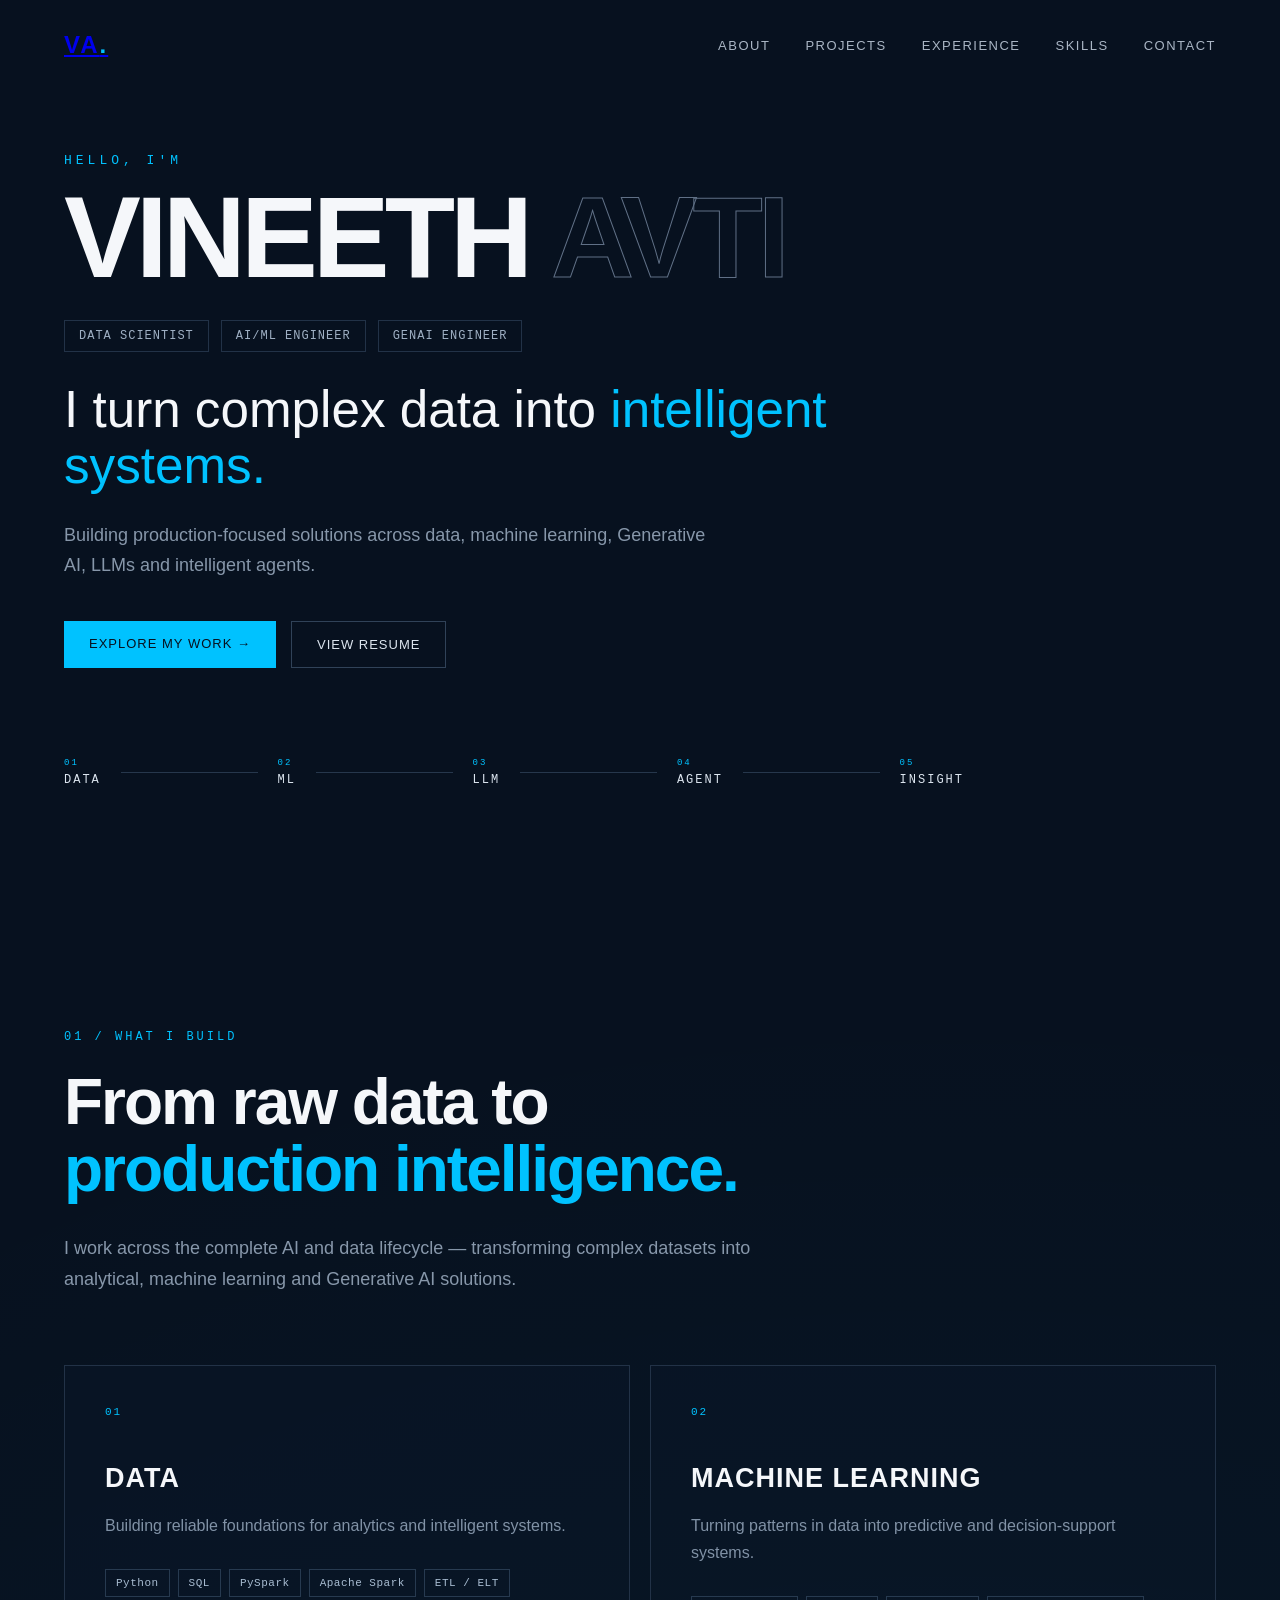
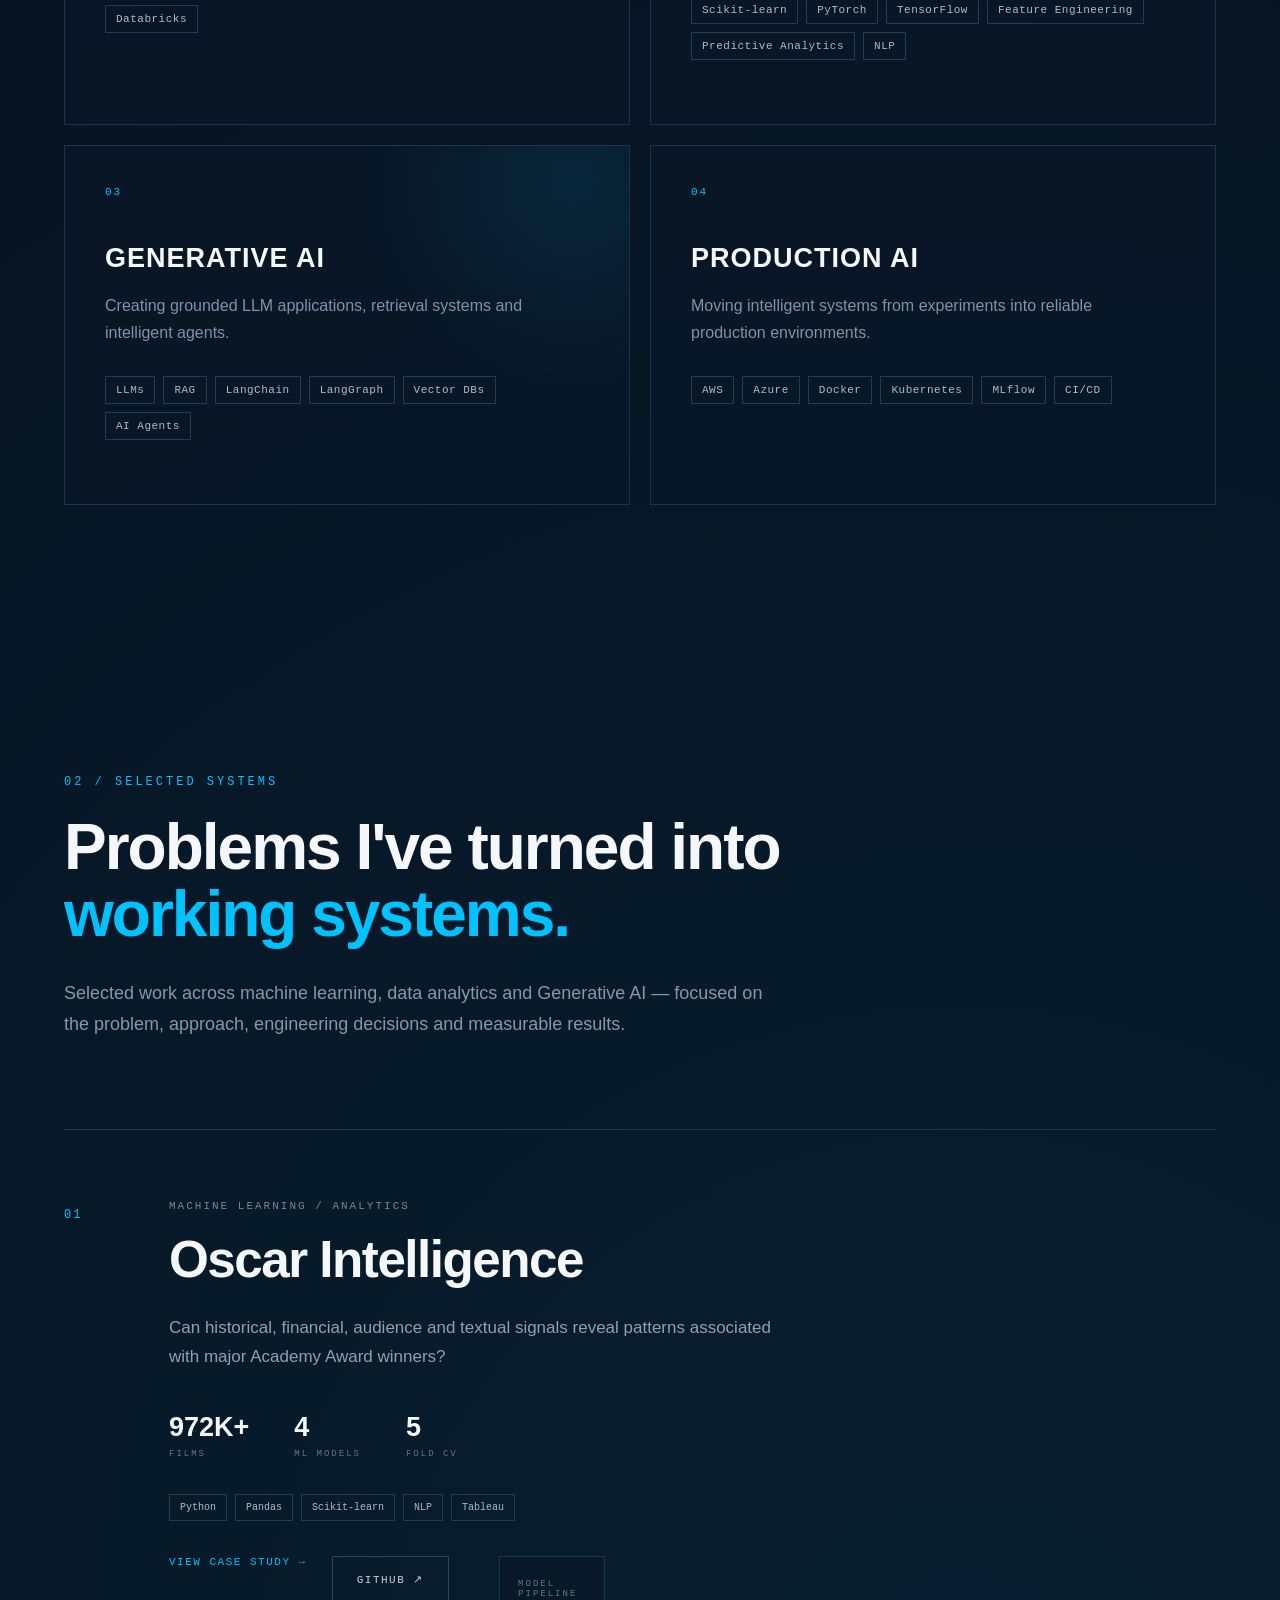
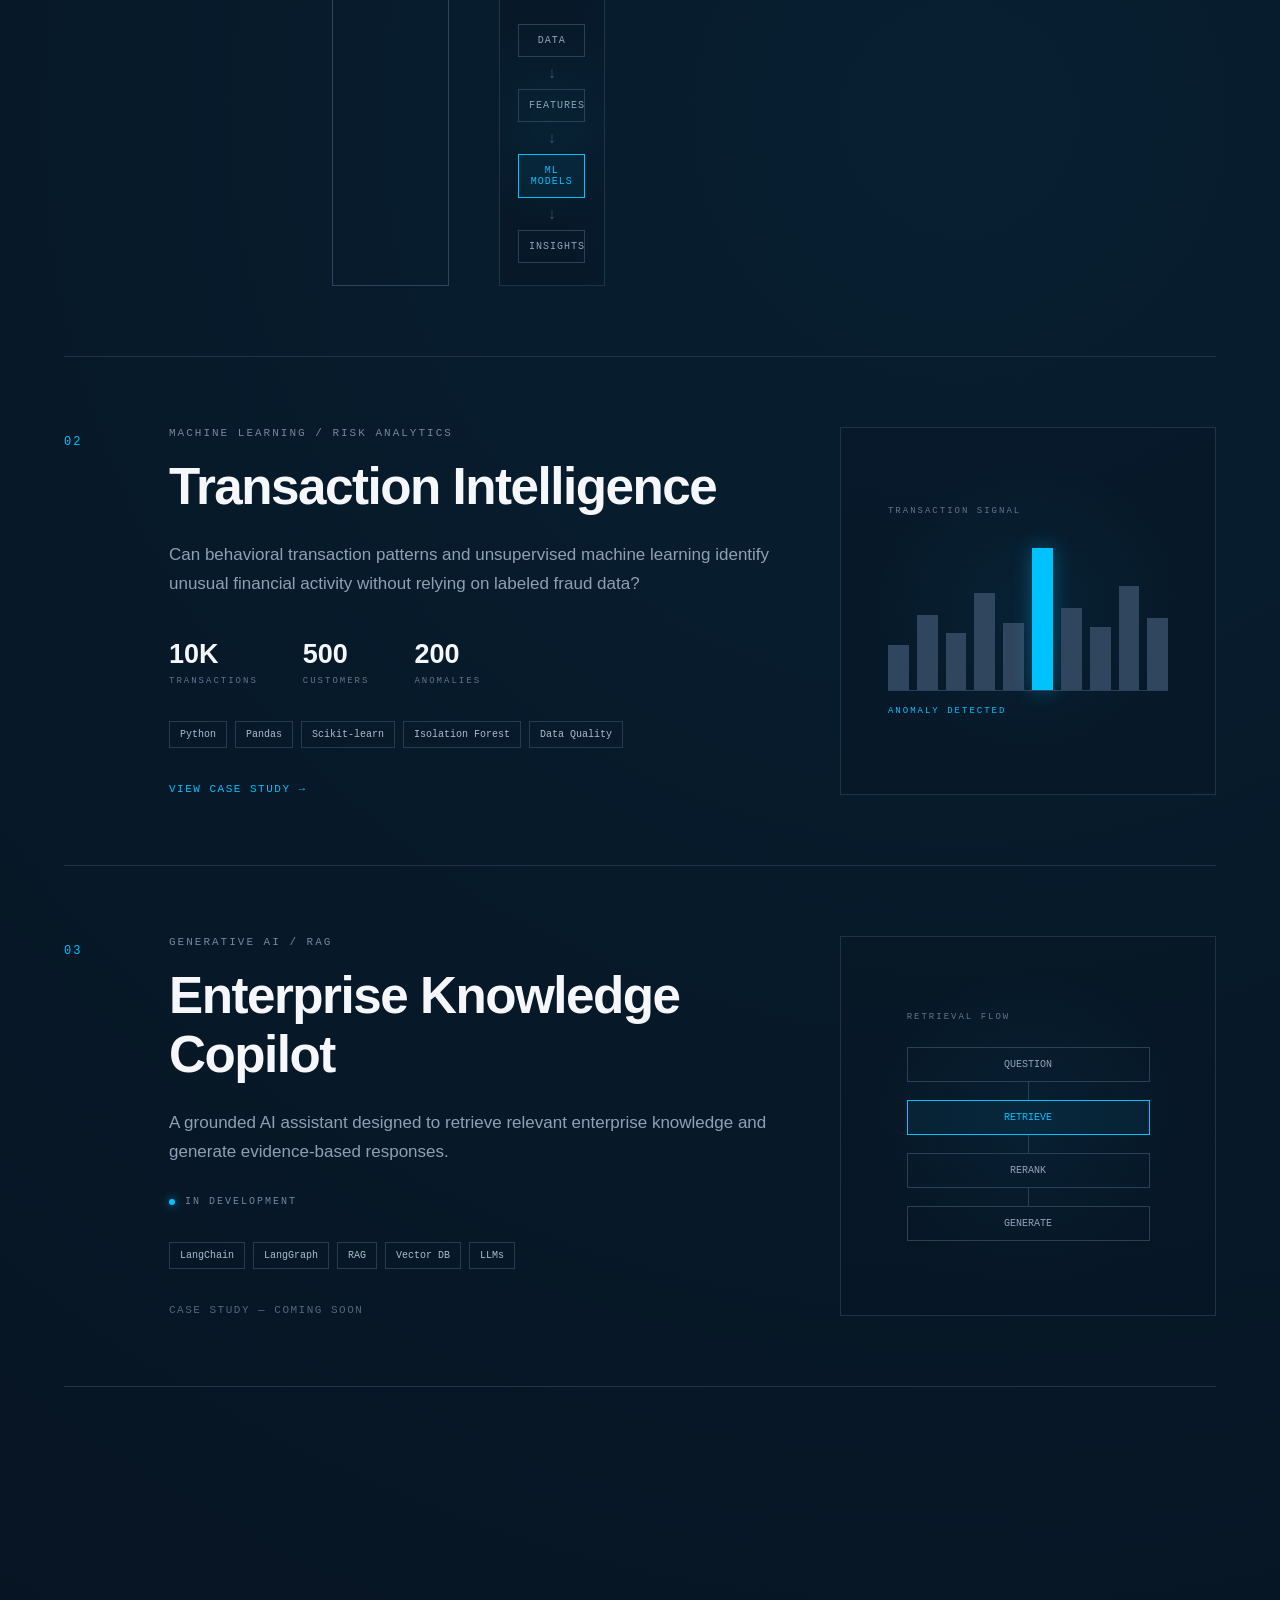
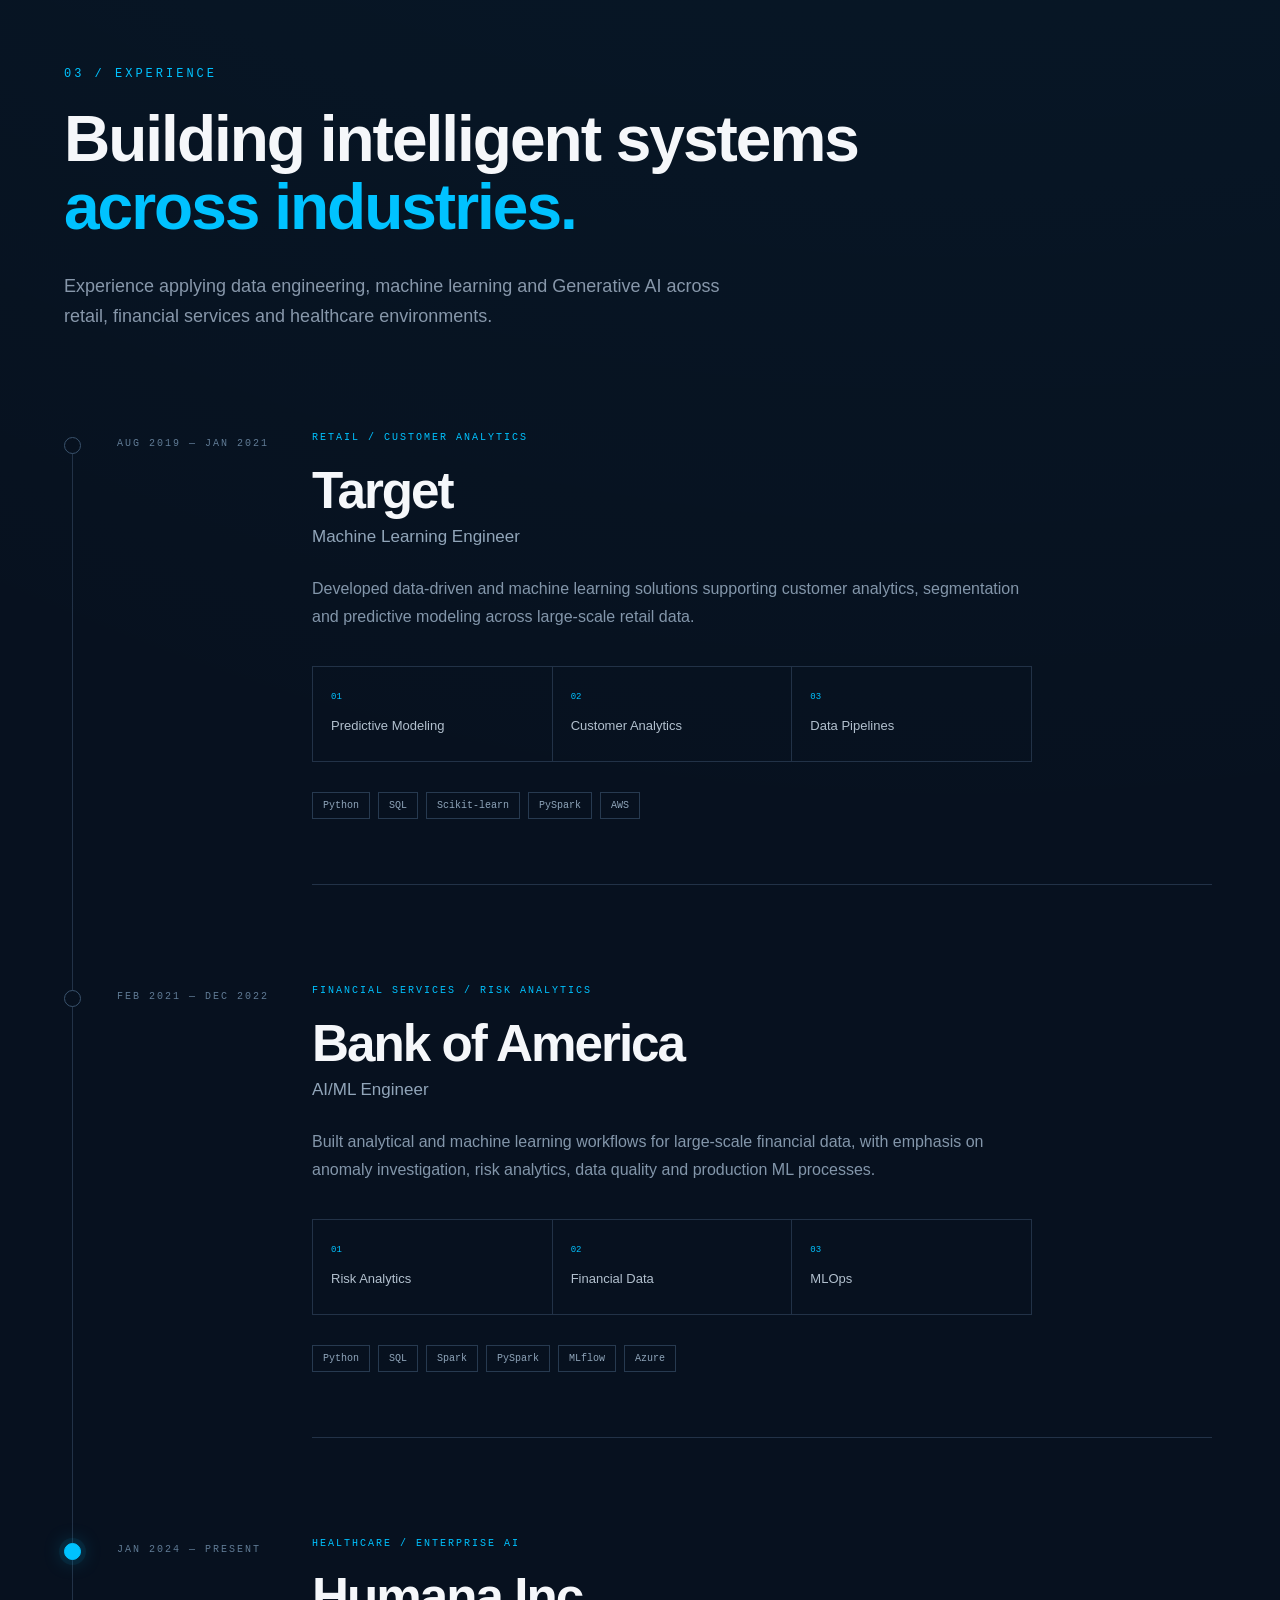
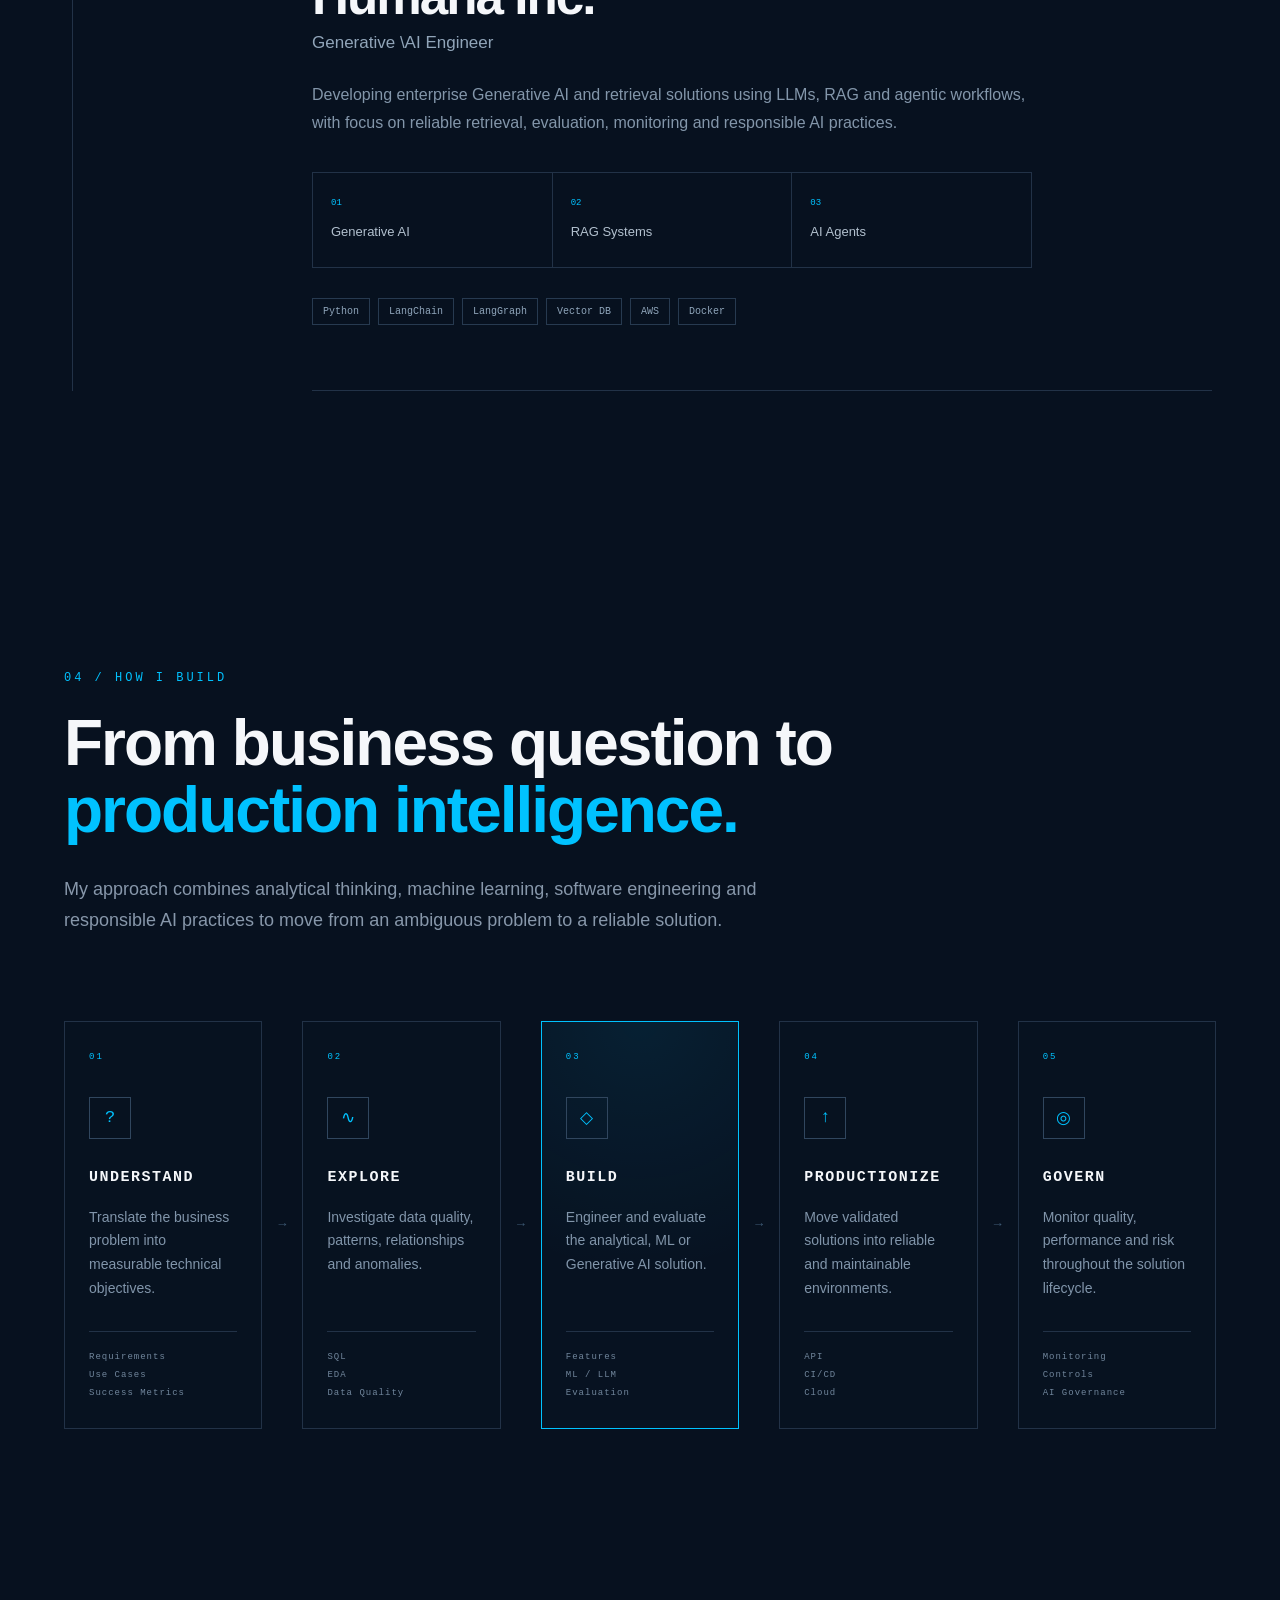
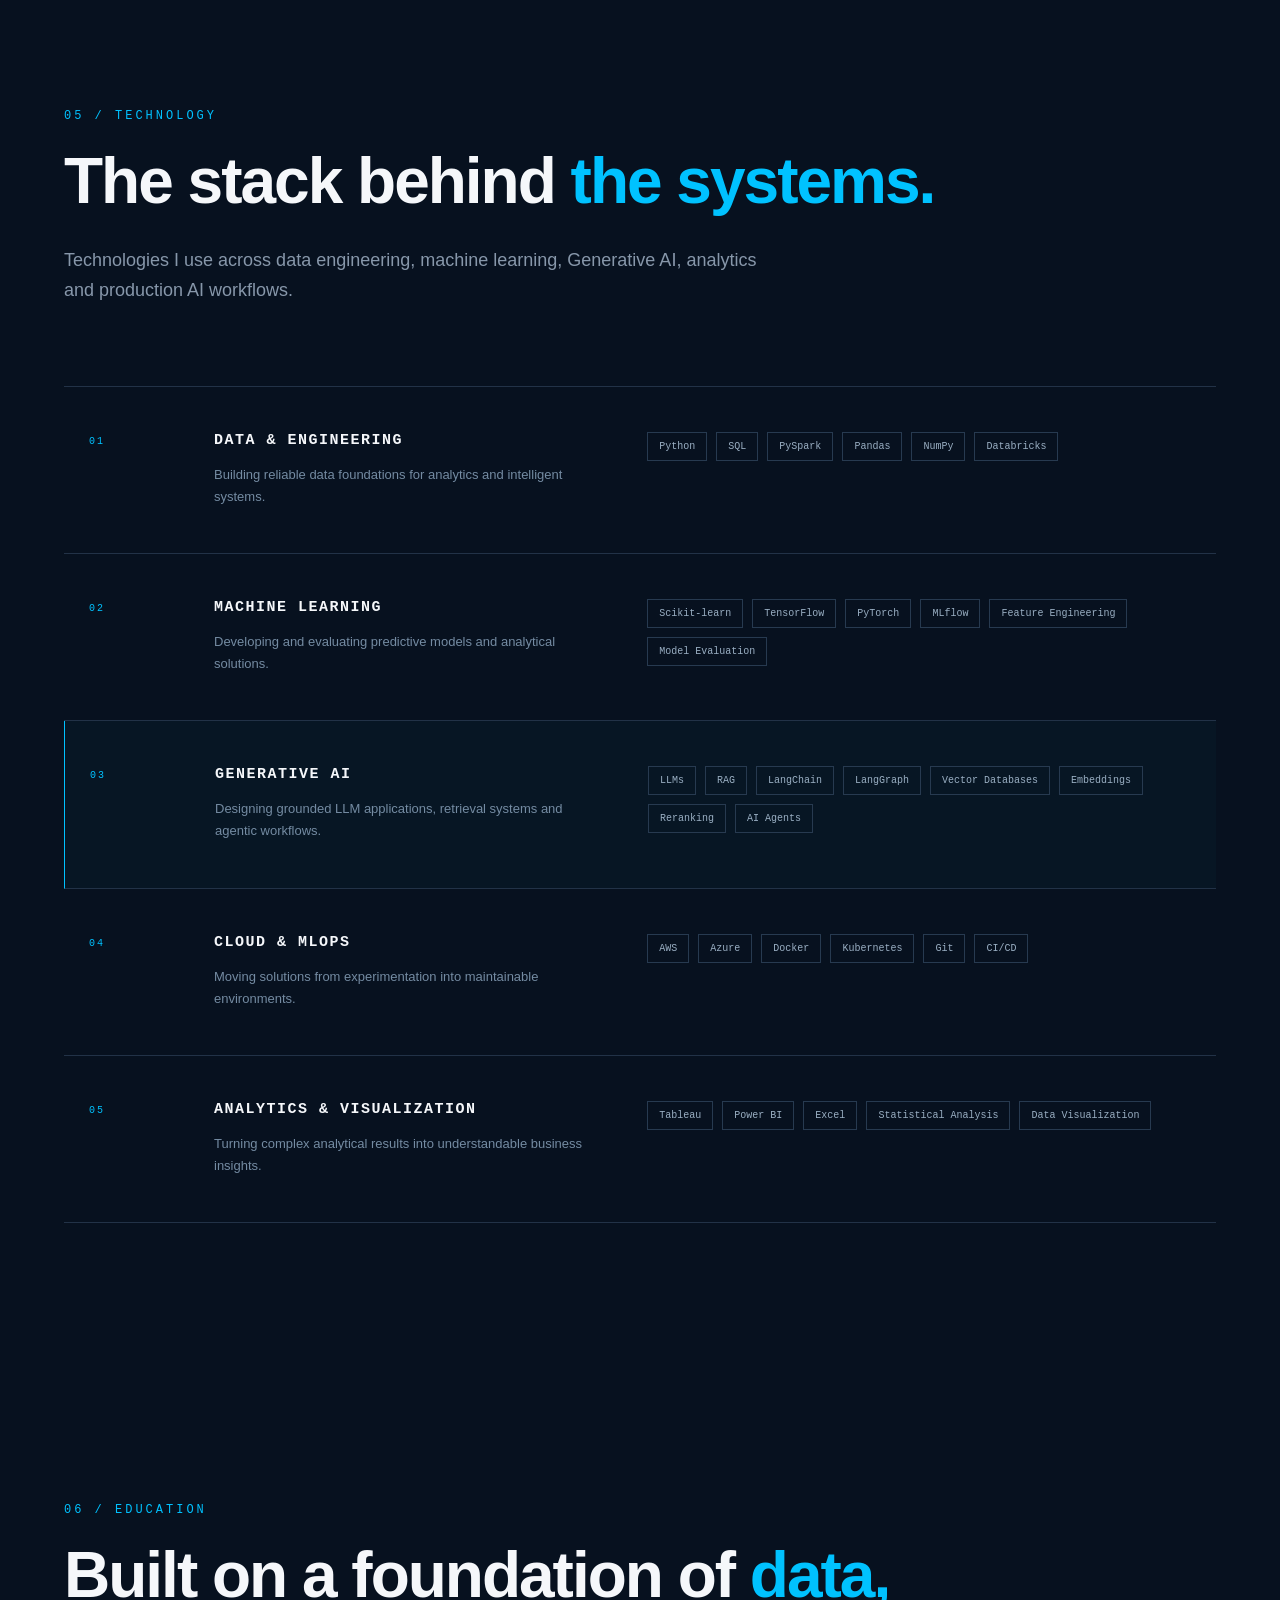
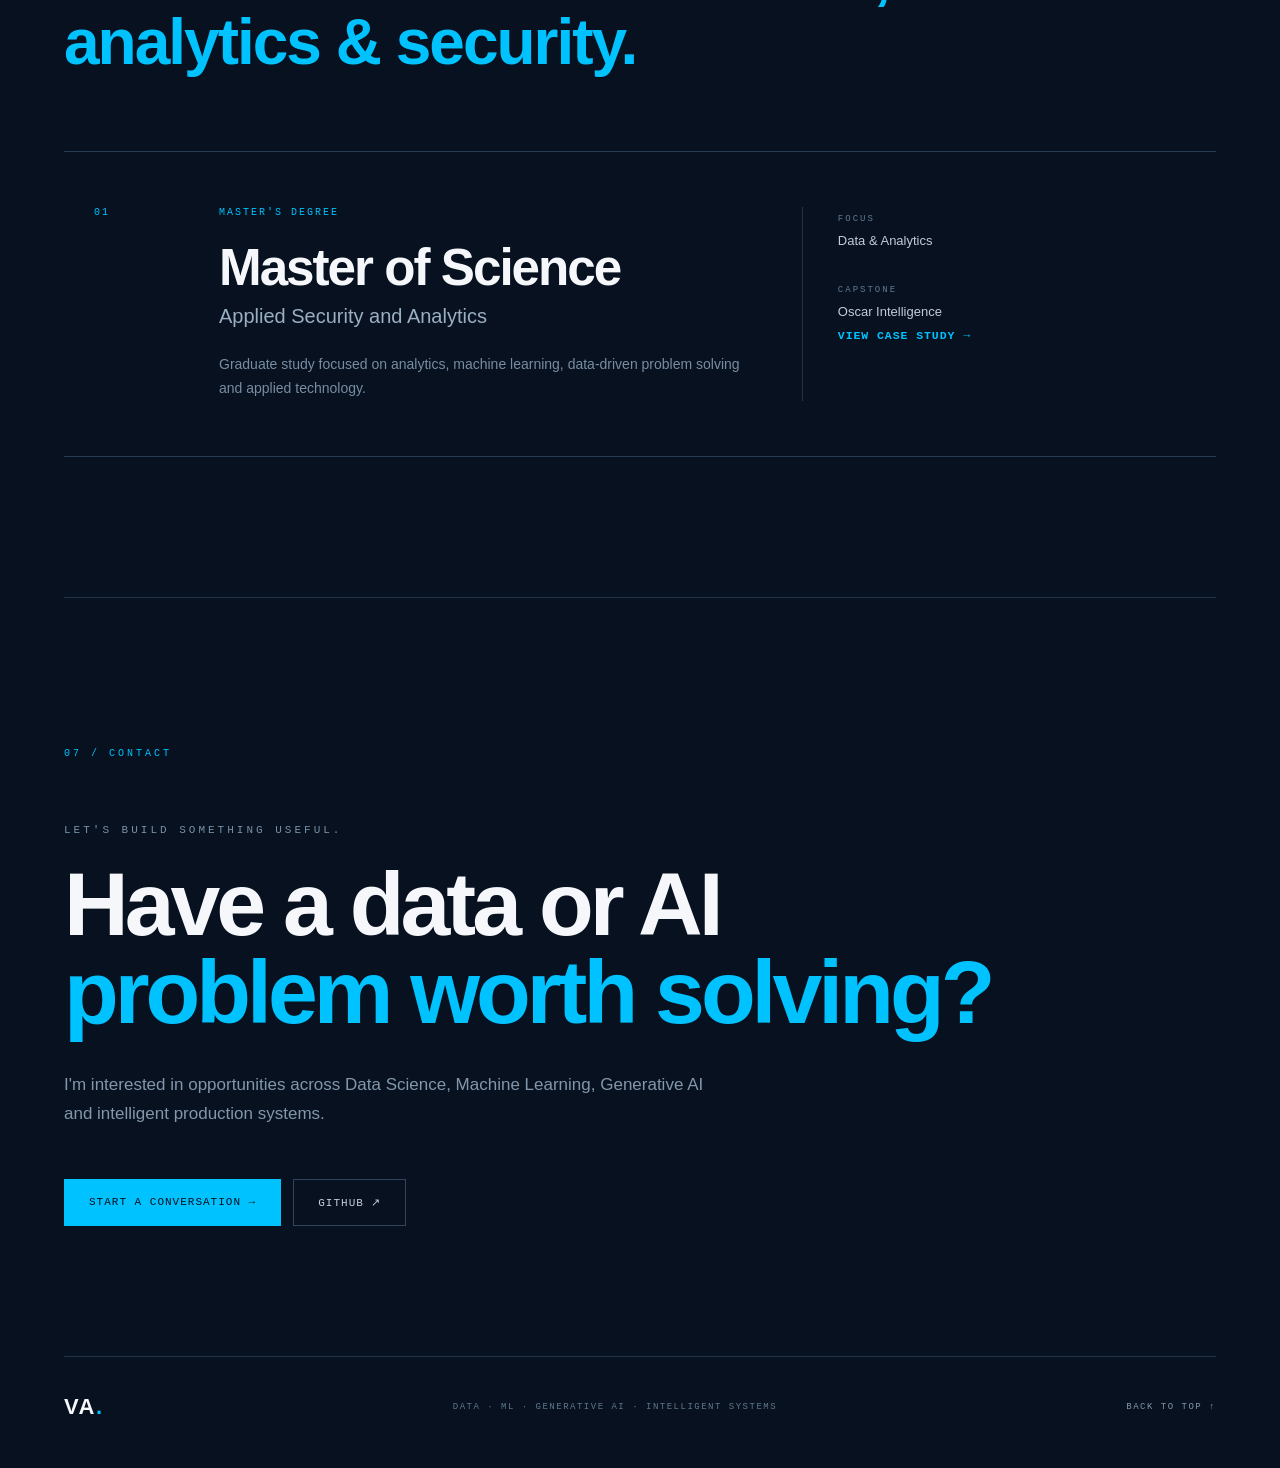
==== index.html @ 007784d1 "Add Transaction Intelligence case study" ====
<!DOCTYPE html>
<html lang="en">

<head>
    <meta charset="UTF-8">
    <meta name="viewport" content="width=device-width, initial-scale=1.0">

    <title>Vineeth Avti | Data Scientist & AI Engineer</title>

    <meta
        name="description"
        content="Portfolio of Vineeth Avti — Data Scientist, AI/ML Engineer and Generative AI Engineer."
    >

    <link rel="stylesheet" href="style.css">
</head>

<body id="top">

    <!-- Navigation -->
    <nav class="navbar">

        <a href="#top" class="logo">
    VA<span>.</span>
</a>

        <div class="nav-links">
            <a href="#about">About</a>
            <a href="#projects">Projects</a>
            <a href="#experience">Experience</a>
            <a href="#skills">Skills</a>
            <a href="#contact">Contact</a>
        </div>

    </nav>


    <!-- Hero -->
    <main>

        <section class="hero">

            <div class="hero-content">

                <p class="intro">HELLO, I'M</p>

                <h1>VINEETH <span>AVTI</span></h1>

                <div class="roles">
                    <span>DATA SCIENTIST</span>
                    <span>AI/ML ENGINEER</span>
                    <span>GENAI ENGINEER</span>
                </div>

                <h2>
                    I turn complex data into
                    <span>intelligent systems.</span>
                </h2>

                <p class="hero-description">
                    Building production-focused solutions across
                    data, machine learning, Generative AI,
                    LLMs and intelligent agents.
                </p>

                <div class="hero-buttons">

                    <a href="#projects" class="primary-btn">
                        Explore My Work →
                    </a>

                    <a href="assets/resume/Vineeth_Avti_Resume.pdf"
   target="_blank"
   rel="noopener noreferrer"
   class="secondary-btn">
    VIEW RESUME
</a>

                </div>

            </div>


            <!-- Data flow visual -->
            <div class="data-flow">

                <div class="flow-item">
                    <span>01</span>
                    DATA
                </div>

                <div class="flow-line"></div>

                <div class="flow-item">
                    <span>02</span>
                    ML
                </div>

                <div class="flow-line"></div>

                <div class="flow-item">
                    <span>03</span>
                    LLM
                </div>

                <div class="flow-line"></div>

                <div class="flow-item">
                    <span>04</span>
                    AGENT
                </div>

                <div class="flow-line"></div>

                <div class="flow-item">
                    <span>05</span>
                    INSIGHT
                </div>

            </div>

        </section>

        <!-- What I Build Section -->
<section class="build-section" id="about">

    <div class="section-header">
        <p class="section-number">01 / WHAT I BUILD</p>

        <h2>
            From raw data to
            <span>production intelligence.</span>
        </h2>

        <p class="section-description">
            I work across the complete AI and data lifecycle —
            transforming complex datasets into analytical,
            machine learning and Generative AI solutions.
        </p>
    </div>


    <div class="build-grid">

        <!-- DATA -->
        <div class="build-card">

            <div class="card-number">01</div>

            <h3>DATA</h3>

            <p>
                Building reliable foundations for analytics
                and intelligent systems.
            </p>

            <div class="tech-list">
                <span>Python</span>
                <span>SQL</span>
                <span>PySpark</span>
                <span>Apache Spark</span>
                <span>ETL / ELT</span>
                <span>Databricks</span>
            </div>

        </div>


        <!-- MACHINE LEARNING -->
        <div class="build-card">

            <div class="card-number">02</div>

            <h3>MACHINE LEARNING</h3>

            <p>
                Turning patterns in data into predictive
                and decision-support systems.
            </p>

            <div class="tech-list">
                <span>Scikit-learn</span>
                <span>PyTorch</span>
                <span>TensorFlow</span>
                <span>Feature Engineering</span>
                <span>Predictive Analytics</span>
                <span>NLP</span>
            </div>

        </div>


        <!-- GENERATIVE AI -->
        <div class="build-card featured-card">

            <div class="card-number">03</div>

            <h3>GENERATIVE AI</h3>

            <p>
                Creating grounded LLM applications,
                retrieval systems and intelligent agents.
            </p>

            <div class="tech-list">
                <span>LLMs</span>
                <span>RAG</span>
                <span>LangChain</span>
                <span>LangGraph</span>
                <span>Vector DBs</span>
                <span>AI Agents</span>
            </div>

        </div>


        <!-- PRODUCTION AI -->
        <div class="build-card">

            <div class="card-number">04</div>

            <h3>PRODUCTION AI</h3>

            <p>
                Moving intelligent systems from experiments
                into reliable production environments.
            </p>

            <div class="tech-list">
                <span>AWS</span>
                <span>Azure</span>
                <span>Docker</span>
                <span>Kubernetes</span>
                <span>MLflow</span>
                <span>CI/CD</span>
            </div>

        </div>

    </div>

</section>

<!-- Selected Systems -->
<section class="projects-section" id="projects">

    <div class="projects-header">

        <p class="section-number">02 / SELECTED SYSTEMS</p>

        <h2>
            Problems I've turned into
            <span>working systems.</span>
        </h2>

        <p class="section-description">
            Selected work across machine learning, data analytics
            and Generative AI — focused on the problem, approach,
            engineering decisions and measurable results.
        </p>

    </div>


    <!-- PROJECT 01 -->
    <article class="project-row">

        <div class="project-index">
            01
        </div>

        <div class="project-main">

            <div class="project-label">
                MACHINE LEARNING / ANALYTICS
            </div>

            <h3>Oscar Intelligence</h3>

            <p class="project-question">
                Can historical, financial, audience and textual signals
                reveal patterns associated with major Academy Award winners?
            </p>

            <div class="project-stats">

                <div>
                    <strong>972K+</strong>
                    <span>FILMS</span>
                </div>

                <div>
                    <strong>4</strong>
                    <span>ML MODELS</span>
                </div>

                <div>
                    <strong>5</strong>
                    <span>FOLD CV</span>
                </div>

            </div>

            <div class="project-tech">
                <span>Python</span>
                <span>Pandas</span>
                <span>Scikit-learn</span>
                <span>NLP</span>
                <span>Tableau</span>
            </div>

            <div class="project-links">

                <a href="projects/oscar-intelligence.html" class="case-link">
                    VIEW CASE STUDY →
                </a>

                <a href="https://github.com/vineethvinni1605"
   target="_blank"
   rel="noopener noreferrer"
   class="contact-secondary">
    GITHUB ↗
</a>

            <div class="contact-actions">

        </div>


        <div class="project-visual">

            <div class="model-visual">

                <div class="visual-title">
                    MODEL PIPELINE
                </div>

                <div class="pipeline-node">
                    DATA
                </div>

                <div class="pipeline-arrow">↓</div>

                <div class="pipeline-node">
                    FEATURES
                </div>

                <div class="pipeline-arrow">↓</div>

                <div class="pipeline-node active-node">
                    ML MODELS
                </div>

                <div class="pipeline-arrow">↓</div>

                <div class="pipeline-node">
                    INSIGHTS
                </div>

            </div>

        </div>

    </article>


    <!-- PROJECT 02 -->
<article class="project-row">

    <div class="project-index">
        02
    </div>

    <div class="project-main">

        <div class="project-label">
            MACHINE LEARNING / RISK ANALYTICS
        </div>

        <h3>Transaction Intelligence</h3>

        <p class="project-question">
            Can behavioral transaction patterns and unsupervised
            machine learning identify unusual financial activity
            without relying on labeled fraud data?
        </p>


        <div class="project-stats">

            <div>
                <strong>10K</strong>
                <span>TRANSACTIONS</span>
            </div>

            <div>
                <strong>500</strong>
                <span>CUSTOMERS</span>
            </div>

            <div>
                <strong>200</strong>
                <span>ANOMALIES</span>
            </div>

        </div>


        <div class="project-tech">
            <span>Python</span>
            <span>Pandas</span>
            <span>Scikit-learn</span>
            <span>Isolation Forest</span>
            <span>Data Quality</span>
        </div>


        <div class="project-links">

            <a href="projects/transaction-intelligence.html"
               class="case-link">
                VIEW CASE STUDY →
            </a>

        </div>

    </div>


    <div class="project-visual">

        <div class="transaction-visual">

            <div class="visual-title">
                TRANSACTION SIGNAL
            </div>

            <div class="signal-bars">

                <span style="height: 30%"></span>
                <span style="height: 50%"></span>
                <span style="height: 38%"></span>
                <span style="height: 65%"></span>
                <span style="height: 45%"></span>
                <span class="anomaly" style="height: 95%"></span>
                <span style="height: 55%"></span>
                <span style="height: 42%"></span>
                <span style="height: 70%"></span>
                <span style="height: 48%"></span>

            </div>

            <div class="signal-label">
                ANOMALY DETECTED
            </div>

        </div>

    </div>

</article>


    <!-- PROJECT 03 -->
    <article class="project-row">

        <div class="project-index">
            03
        </div>

        <div class="project-main">

            <div class="project-label">
                GENERATIVE AI / RAG
            </div>

            <h3>Enterprise Knowledge Copilot</h3>

            <p class="project-question">
                A grounded AI assistant designed to retrieve relevant
                enterprise knowledge and generate evidence-based responses.
            </p>

            <div class="project-status">
                <span></span>
                IN DEVELOPMENT
            </div>

            <div class="project-tech">
                <span>LangChain</span>
                <span>LangGraph</span>
                <span>RAG</span>
                <span>Vector DB</span>
                <span>LLMs</span>
            </div>

            <div class="project-links">

                <a href="#" class="case-link disabled-link">
                    CASE STUDY — COMING SOON
                </a>

            </div>

        </div>


        <div class="project-visual">

            <div class="rag-visual">

                <div class="visual-title">
                    RETRIEVAL FLOW
                </div>

                <div class="rag-node">
                    QUESTION
                </div>

                <div class="rag-connection"></div>

                <div class="rag-node active-node">
                    RETRIEVE
                </div>

                <div class="rag-connection"></div>

                <div class="rag-node">
                    RERANK
                </div>

                <div class="rag-connection"></div>

                <div class="rag-node">
                    GENERATE
                </div>

            </div>

        </div>

    </article>

</section>

<!-- =====================================
     EXPERIENCE
===================================== -->

<section class="experience-section" id="experience">

    <div class="experience-header">

        <p class="section-number">03 / EXPERIENCE</p>

        <h2>
            Building intelligent systems
            <span>across industries.</span>
        </h2>

        <p class="section-description">
            Experience applying data engineering, machine learning
            and Generative AI across retail, financial services
            and healthcare environments.
        </p>

    </div>


    <div class="experience-timeline">

        <!-- EXPERIENCE 01 -->
        <article class="experience-item">

            <div class="experience-marker">
                <span></span>
            </div>

            <div class="experience-period">
                AUG 2019 — JAN 2021
            </div>

            <div class="experience-content">

                <p class="experience-domain">
                    RETAIL / CUSTOMER ANALYTICS
                </p>

                <h3>Target</h3>

                <h4>Machine Learning Engineer</h4>

                <p class="experience-summary">
                    Developed data-driven and machine learning solutions
                    supporting customer analytics, segmentation and
                    predictive modeling across large-scale retail data.
                </p>

                <div class="experience-focus">

                    <div>
                        <span>01</span>
                        <p>Predictive Modeling</p>
                    </div>

                    <div>
                        <span>02</span>
                        <p>Customer Analytics</p>
                    </div>

                    <div>
                        <span>03</span>
                        <p>Data Pipelines</p>
                    </div>

                </div>

                <div class="experience-tech">
                    <span>Python</span>
                    <span>SQL</span>
                    <span>Scikit-learn</span>
                    <span>PySpark</span>
                    <span>AWS</span>
                </div>

            </div>

        </article>


        <!-- EXPERIENCE 02 -->
        <article class="experience-item">

            <div class="experience-marker">
                <span></span>
            </div>

            <div class="experience-period">
                FEB 2021 — DEC 2022
            </div>

            <div class="experience-content">

                <p class="experience-domain">
                    FINANCIAL SERVICES / RISK ANALYTICS
                </p>

                <h3>Bank of America</h3>

                <h4>AI/ML Engineer</h4>

                <p class="experience-summary">
                    Built analytical and machine learning workflows
                    for large-scale financial data, with emphasis on
                    anomaly investigation, risk analytics, data quality
                    and production ML processes.
                </p>

                <div class="experience-focus">

                    <div>
                        <span>01</span>
                        <p>Risk Analytics</p>
                    </div>

                    <div>
                        <span>02</span>
                        <p>Financial Data</p>
                    </div>

                    <div>
                        <span>03</span>
                        <p>MLOps</p>
                    </div>

                </div>

                <div class="experience-tech">
                    <span>Python</span>
                    <span>SQL</span>
                    <span>Spark</span>
                    <span>PySpark</span>
                    <span>MLflow</span>
                    <span>Azure</span>
                </div>

            </div>

        </article>


        <!-- EXPERIENCE 03 -->
        <article class="experience-item">

            <div class="experience-marker active-marker">
                <span></span>
            </div>

            <div class="experience-period">
                JAN 2024 — PRESENT
            </div>

            <div class="experience-content">

                <p class="experience-domain">
                    HEALTHCARE / ENTERPRISE AI
                </p>

                <h3>Humana Inc.</h3>

                <h4>Generative \AI Engineer</h4>

                <p class="experience-summary">
                    Developing enterprise Generative AI and retrieval
                    solutions using LLMs, RAG and agentic workflows,
                    with focus on reliable retrieval, evaluation,
                    monitoring and responsible AI practices.
                </p>

                <div class="experience-focus">

                    <div>
                        <span>01</span>
                        <p>Generative AI</p>
                    </div>

                    <div>
                        <span>02</span>
                        <p>RAG Systems</p>
                    </div>

                    <div>
                        <span>03</span>
                        <p>AI Agents</p>
                    </div>

                </div>

                <div class="experience-tech">
                    <span>Python</span>
                    <span>LangChain</span>
                    <span>LangGraph</span>
                    <span>Vector DB</span>
                    <span>AWS</span>
                    <span>Docker</span>
                </div>

            </div>

        </article>

    </div>

</section>

<!-- =====================================
     HOW I BUILD
===================================== -->

<section class="process-section">

    <div class="process-header">

        <p class="section-number">
            04 / HOW I BUILD
        </p>

        <h2>
            From business question to
            <span>production intelligence.</span>
        </h2>

        <p class="section-description">
            My approach combines analytical thinking,
            machine learning, software engineering and
            responsible AI practices to move from an
            ambiguous problem to a reliable solution.
        </p>

    </div>


    <div class="process-flow">


        <!-- STEP 01 -->

        <div class="process-step">

            <div class="process-number">
                01
            </div>

            <div class="process-icon">
                ?
            </div>

            <h3>UNDERSTAND</h3>

            <p>
                Translate the business problem into
                measurable technical objectives.
            </p>

            <div class="process-items">
                <span>Requirements</span>
                <span>Use Cases</span>
                <span>Success Metrics</span>
            </div>

        </div>


        <div class="process-arrow">
            →
        </div>


        <!-- STEP 02 -->

        <div class="process-step">

            <div class="process-number">
                02
            </div>

            <div class="process-icon">
                ∿
            </div>

            <h3>EXPLORE</h3>

            <p>
                Investigate data quality, patterns,
                relationships and anomalies.
            </p>

            <div class="process-items">
                <span>SQL</span>
                <span>EDA</span>
                <span>Data Quality</span>
            </div>

        </div>


        <div class="process-arrow">
            →
        </div>


        <!-- STEP 03 -->

        <div class="process-step featured-process">

            <div class="process-number">
                03
            </div>

            <div class="process-icon">
                ◇
            </div>

            <h3>BUILD</h3>

            <p>
                Engineer and evaluate the analytical,
                ML or Generative AI solution.
            </p>

            <div class="process-items">
                <span>Features</span>
                <span>ML / LLM</span>
                <span>Evaluation</span>
            </div>

        </div>


        <div class="process-arrow">
            →
        </div>


        <!-- STEP 04 -->

        <div class="process-step">

            <div class="process-number">
                04
            </div>

            <div class="process-icon">
                ↑
            </div>

            <h3>PRODUCTIONIZE</h3>

            <p>
                Move validated solutions into reliable
                and maintainable environments.
            </p>

            <div class="process-items">
                <span>API</span>
                <span>CI/CD</span>
                <span>Cloud</span>
            </div>

        </div>


        <div class="process-arrow">
            →
        </div>


        <!-- STEP 05 -->

        <div class="process-step">

            <div class="process-number">
                05
            </div>

            <div class="process-icon">
                ◎
            </div>

            <h3>GOVERN</h3>

            <p>
                Monitor quality, performance and risk
                throughout the solution lifecycle.
            </p>

            <div class="process-items">
                <span>Monitoring</span>
                <span>Controls</span>
                <span>AI Governance</span>
            </div>

        </div>


    </div>

</section>

<!-- =====================================
     TECHNOLOGY / SKILLS
===================================== -->

<section class="skills-section" id="skills">

    <div class="skills-header">

        <p class="section-number">
            05 / TECHNOLOGY
        </p>

        <h2>
            The stack behind
            <span>the systems.</span>
        </h2>

        <p class="section-description">
            Technologies I use across data engineering,
            machine learning, Generative AI, analytics
            and production AI workflows.
        </p>

    </div>


    <div class="skills-matrix">

        <!-- 01 -->

        <div class="skill-row">

            <div class="skill-number">01</div>

            <div class="skill-category">
                <h3>DATA & ENGINEERING</h3>
                <p>
                    Building reliable data foundations
                    for analytics and intelligent systems.
                </p>
            </div>

            <div class="skill-list">
                <span>Python</span>
                <span>SQL</span>
                <span>PySpark</span>
                <span>Pandas</span>
                <span>NumPy</span>
                <span>Databricks</span>
            </div>

        </div>


        <!-- 02 -->

        <div class="skill-row">

            <div class="skill-number">02</div>

            <div class="skill-category">
                <h3>MACHINE LEARNING</h3>
                <p>
                    Developing and evaluating predictive
                    models and analytical solutions.
                </p>
            </div>

            <div class="skill-list">
                <span>Scikit-learn</span>
                <span>TensorFlow</span>
                <span>PyTorch</span>
                <span>MLflow</span>
                <span>Feature Engineering</span>
                <span>Model Evaluation</span>
            </div>

        </div>


        <!-- 03 -->

        <div class="skill-row featured-skill">

            <div class="skill-number">03</div>

            <div class="skill-category">
                <h3>GENERATIVE AI</h3>
                <p>
                    Designing grounded LLM applications,
                    retrieval systems and agentic workflows.
                </p>
            </div>

            <div class="skill-list">
                <span>LLMs</span>
                <span>RAG</span>
                <span>LangChain</span>
                <span>LangGraph</span>
                <span>Vector Databases</span>
                <span>Embeddings</span>
                <span>Reranking</span>
                <span>AI Agents</span>
            </div>

        </div>


        <!-- 04 -->

        <div class="skill-row">

            <div class="skill-number">04</div>

            <div class="skill-category">
                <h3>CLOUD & MLOPS</h3>
                <p>
                    Moving solutions from experimentation
                    into maintainable environments.
                </p>
            </div>

            <div class="skill-list">
                <span>AWS</span>
                <span>Azure</span>
                <span>Docker</span>
                <span>Kubernetes</span>
                <span>Git</span>
                <span>CI/CD</span>
            </div>

        </div>


        <!-- 05 -->

        <div class="skill-row">

            <div class="skill-number">05</div>

            <div class="skill-category">
                <h3>ANALYTICS & VISUALIZATION</h3>
                <p>
                    Turning complex analytical results
                    into understandable business insights.
                </p>
            </div>

            <div class="skill-list">
                <span>Tableau</span>
                <span>Power BI</span>
                <span>Excel</span>
                <span>Statistical Analysis</span>
                <span>Data Visualization</span>
            </div>

        </div>

    </div>

</section>

<!-- =====================================
     EDUCATION
===================================== -->

<section class="education-section" id="education">

    <div class="education-header">

        <p class="section-number">
            06 / EDUCATION
        </p>

        <h2>
            Built on a foundation of
            <span>data, analytics & security.</span>
        </h2>

    </div>


    <div class="education-card">

        <div class="education-number">
            01
        </div>

        <div class="education-main">

            <p class="education-type">
                MASTER'S DEGREE
            </p>

            <h3>
                Master of Science
            </h3>

            <h4>
                Applied Security and Analytics
            </h4>

            <p class="education-description">
                Graduate study focused on analytics,
                machine learning, data-driven problem solving
                and applied technology.
            </p>

        </div>


        <div class="education-meta">

            <div>
                <span>FOCUS</span>
                <p>Data & Analytics</p>
            </div>

            <div>
    <span>CAPSTONE</span>

    <p>Oscar Intelligence</p>

    <a href="projects/oscar-intelligence.html"
       class="education-project-link">
        VIEW CASE STUDY →
    </a>
</div>

        </div>

    </div>

</section>

<!-- =====================================
     CONTACT
===================================== -->

<section class="contact-section" id="contact">

    <div class="contact-number">
        07 / CONTACT
    </div>


    <div class="contact-content">

        <p class="contact-eyebrow">
            LET'S BUILD SOMETHING USEFUL.
        </p>

        <h2>
            Have a data or AI
            <span>problem worth solving?</span>
        </h2>

        <p class="contact-description">
            I'm interested in opportunities across Data Science,
            Machine Learning, Generative AI and intelligent
            production systems.
        </p>


        <div class="contact-actions">

            <a href="mailto:vineeth1605a@gmail.com"
               class="contact-primary">
                START A CONVERSATION →
            </a>

           <a href="https://github.com/vineethvinni1605"
   target="_blank"
   rel="noopener noreferrer"
   class="contact-secondary">
    GITHUB ↗
</a>

        </div>

    </div>

</section>


<!-- =====================================
     FOOTER
===================================== -->

<footer class="main-footer">

    <div class="footer-brand">
        VA<span>.</span>
    </div>

    <p>
        DATA · ML · GENERATIVE AI · INTELLIGENT SYSTEMS
    </p>

    <a href="#top">
        BACK TO TOP ↑
    </a>

</footer>

    </main>


    <script src="script.js"></script>

    

</body>
</html>
---- style.css ----
/* ------------------------------
   BASE
-------------------------------- */

* {
    margin: 0;
    padding: 0;
    box-sizing: border-box;
}

html {
    scroll-behavior: smooth;
}

body {
    background:
        radial-gradient(circle at 75% 30%, rgba(0, 194, 255, 0.08), transparent 30%),
        #07111f;

    color: #f5f7fa;

    font-family:
        Inter,
        -apple-system,
        BlinkMacSystemFont,
        "Segoe UI",
        sans-serif;

    min-height: 100vh;
}


/* ------------------------------
   NAVIGATION
-------------------------------- */

.navbar {
    width: 90%;
    max-width: 1400px;

    margin: auto;

    height: 90px;

    display: flex;
    justify-content: space-between;
    align-items: center;
}

.logo {
    font-size: 24px;
    font-weight: 800;
    letter-spacing: 2px;
}

.logo span {
    color: #00c2ff;
}

.nav-links {
    display: flex;
    gap: 35px;
}

.nav-links a {
    color: #aab6c5;
    text-decoration: none;

    font-size: 13px;
    text-transform: uppercase;
    letter-spacing: 1.5px;

    transition: 0.3s;
}

.nav-links a:hover {
    color: #00c2ff;
}


/* ------------------------------
   HERO
-------------------------------- */

.hero {
    width: 90%;
    max-width: 1400px;

    margin: auto;

    min-height: calc(100vh - 90px);

    display: flex;
    flex-direction: column;
    justify-content: center;

    position: relative;
}

.hero-content {
    max-width: 950px;
}

.intro {
    color: #00c2ff;

    font-family: monospace;

    letter-spacing: 4px;
    font-size: 13px;

    margin-bottom: 18px;
}


/* NAME */

.hero h1 {
    font-size: clamp(55px, 9vw, 125px);

    line-height: 0.9;

    letter-spacing: -5px;

    font-weight: 800;
}

.hero h1 span {
    color: transparent;

    -webkit-text-stroke: 1px #607086;
}


/* ROLES */

.roles {
    display: flex;
    flex-wrap: wrap;

    gap: 12px;

    margin: 30px 0;
}

.roles span {
    border: 1px solid #223247;

    padding: 8px 14px;

    color: #9fb0c4;

    font-family: monospace;

    font-size: 12px;

    letter-spacing: 1px;
}


/* MAIN STATEMENT */

.hero h2 {
    max-width: 800px;

    font-size: clamp(32px, 4vw, 60px);

    line-height: 1.1;

    font-weight: 500;

    margin-top: 30px;
}

.hero h2 span {
    color: #00c2ff;
}


/* DESCRIPTION */

.hero-description {
    color: #8797aa;

    font-size: 18px;
    line-height: 1.7;

    max-width: 650px;

    margin-top: 25px;
}


/* ------------------------------
   BUTTONS
-------------------------------- */

.hero-buttons {
    display: flex;
    gap: 15px;

    margin-top: 40px;
}

.hero-buttons a {
    padding: 15px 25px;

    text-decoration: none;

    font-size: 13px;
    text-transform: uppercase;
    letter-spacing: 1px;

    transition: 0.3s;
}

.primary-btn {
    background: #00c2ff;
    color: #07111f;
}

.primary-btn:hover {
    transform: translateY(-3px);
    box-shadow: 0 10px 35px rgba(0, 194, 255, 0.2);
}

.secondary-btn {
    border: 1px solid #304258;
    color: #dce5ef;
}

.secondary-btn:hover {
    border-color: #00c2ff;
    color: #00c2ff;
}


/* ------------------------------
   DATA FLOW
-------------------------------- */

.data-flow {
    display: flex;
    align-items: center;

    margin-top: 90px;
    margin-bottom: 50px;

    max-width: 900px;
}

.flow-item {
    font-family: monospace;

    color: #dce5ef;

    font-size: 12px;
    letter-spacing: 2px;

    display: flex;
    flex-direction: column;

    gap: 5px;
}

.flow-item span {
    color: #00c2ff;
    font-size: 9px;
}

.flow-line {
    height: 1px;
    background: #26374c;

    flex: 1;

    margin: 0 20px;
}


/* ------------------------------
   MOBILE
-------------------------------- */

@media (max-width: 750px) {

    .navbar {
        height: 70px;
    }

    .nav-links {
        display: none;
    }

    .hero {
        min-height: calc(100vh - 70px);
    }

    .hero h1 {
        letter-spacing: -3px;
    }

    .hero-description {
        font-size: 16px;
    }

    .hero-buttons {
        flex-direction: column;
        align-items: flex-start;
    }

    .data-flow {
        overflow-x: auto;
        width: 100%;
    }

    .flow-line {
        min-width: 30px;
    }
}

/* ------------------------------
   WHAT I BUILD
-------------------------------- */

.build-section {
    width: 90%;
    max-width: 1400px;

    margin: 0 auto;

    padding: 130px 0;
}

.section-header {
    max-width: 850px;

    margin-bottom: 70px;
}

.section-number {
    font-family: monospace;

    color: #00c2ff;

    font-size: 12px;

    letter-spacing: 3px;

    margin-bottom: 25px;
}

.section-header h2 {
    font-size: clamp(38px, 5vw, 70px);

    line-height: 1.05;

    letter-spacing: -2px;

    font-weight: 600;

    max-width: 800px;
}

.section-header h2 span {
    color: #00c2ff;
}

.section-description {
    max-width: 700px;

    margin-top: 30px;

    color: #8797aa;

    font-size: 18px;

    line-height: 1.7;
}


/* ------------------------------
   BUILD GRID
-------------------------------- */

.build-grid {
    display: grid;

    grid-template-columns: repeat(2, 1fr);

    gap: 20px;
}


/* ------------------------------
   BUILD CARD
-------------------------------- */

.build-card {
    position: relative;

    min-height: 360px;

    padding: 40px;

    border: 1px solid #223247;

    background: rgba(10, 24, 41, 0.45);

    overflow: hidden;

    transition:
        transform 0.35s ease,
        border-color 0.35s ease,
        background 0.35s ease;
}


/* subtle line */

.build-card::before {
    content: "";

    position: absolute;

    top: 0;
    left: 0;

    width: 0;
    height: 2px;

    background: #00c2ff;

    transition: width 0.4s ease;
}


.build-card:hover {
    transform: translateY(-7px);

    border-color: #00c2ff;

    background: rgba(10, 30, 50, 0.75);
}


.build-card:hover::before {
    width: 100%;
}


/* ------------------------------
   CARD CONTENT
-------------------------------- */

.card-number {
    font-family: monospace;

    color: #00c2ff;

    font-size: 11px;

    letter-spacing: 2px;

    margin-bottom: 45px;
}


.build-card h3 {
    font-size: 27px;

    letter-spacing: 1px;

    margin-bottom: 18px;
}


.build-card p {
    color: #8192a6;

    line-height: 1.7;

    max-width: 480px;

    margin-bottom: 30px;
}


/* ------------------------------
   TECHNOLOGY TAGS
-------------------------------- */

.tech-list {
    display: flex;

    flex-wrap: wrap;

    gap: 8px;
}


.tech-list span {
    font-family: monospace;

    font-size: 11px;

    letter-spacing: 0.5px;

    color: #a9bdd2;

    border: 1px solid #273a50;

    padding: 7px 10px;

    transition: 0.25s;
}


.build-card:hover .tech-list span {
    border-color: #31536c;
}


/* ------------------------------
   FEATURED GENAI CARD
-------------------------------- */

.featured-card {
    background:
        radial-gradient(
            circle at 90% 10%,
            rgba(0, 194, 255, 0.09),
            transparent 35%
        ),
        rgba(10, 24, 41, 0.45);
}


/* ------------------------------
   RESPONSIVE
-------------------------------- */

@media (max-width: 800px) {

    .build-section {
        padding: 90px 0;
    }

    .build-grid {
        grid-template-columns: 1fr;
    }

    .build-card {
        min-height: auto;

        padding: 30px;
    }

    .card-number {
        margin-bottom: 30px;
    }
}

/* ==========================================
   SELECTED SYSTEMS
========================================== */

.projects-section {
    width: 90%;
    max-width: 1400px;
    margin: 0 auto;
    padding: 140px 0;
}

.projects-header {
    max-width: 900px;
    margin-bottom: 90px;
}

.projects-header h2 {
    font-size: clamp(38px, 5vw, 70px);
    line-height: 1.05;
    letter-spacing: -2px;
    font-weight: 600;
}

.projects-header h2 span {
    color: #00c2ff;
}


/* PROJECT ROW */

.project-row {
    display: grid;
    grid-template-columns: 60px 1.25fr 0.75fr;
    gap: 45px;

    padding: 70px 0;

    border-top: 1px solid #223247;
}

.project-row:last-child {
    border-bottom: 1px solid #223247;
}


/* PROJECT NUMBER */

.project-index {
    font-family: monospace;
    color: #00c2ff;

    font-size: 12px;
    letter-spacing: 2px;

    padding-top: 8px;
}


/* PROJECT TEXT */

.project-label {
    font-family: monospace;

    color: #73879e;

    font-size: 11px;

    letter-spacing: 2px;

    margin-bottom: 18px;
}


.project-main h3 {
    font-size: clamp(35px, 4vw, 58px);

    font-weight: 600;

    letter-spacing: -1.5px;

    margin-bottom: 25px;
}


.project-question {
    color: #8fa0b4;

    font-size: 17px;

    line-height: 1.7;

    max-width: 650px;
}


/* PROJECT STATS */

.project-stats {
    display: flex;

    gap: 45px;

    margin-top: 40px;
}


.project-stats div {
    display: flex;
    flex-direction: column;

    gap: 6px;
}


.project-stats strong {
    color: #f5f7fa;

    font-size: 27px;
}


.project-stats span {
    color: #60758d;

    font-family: monospace;

    font-size: 9px;

    letter-spacing: 2px;
}


/* PROJECT TECHNOLOGY */

.project-tech {
    display: flex;

    flex-wrap: wrap;

    gap: 8px;

    margin-top: 35px;
}


.project-tech span {
    border: 1px solid #273a50;

    padding: 7px 10px;

    color: #a9bdd2;

    font-family: monospace;

    font-size: 10px;
}


/* LINKS */

.project-links {
    display: flex;

    gap: 25px;

    margin-top: 35px;
}


.project-links a {
    text-decoration: none;

    font-family: monospace;

    font-size: 11px;

    letter-spacing: 1.5px;
}


.case-link {
    color: #00c2ff;
}


.github-link {
    color: #9fb0c4;
}


.case-link:hover,
.github-link:hover {
    color: white;
}


.disabled-link {
    color: #53677e;

    pointer-events: none;
}


/* PROJECT STATUS */

.project-status {
    display: flex;

    align-items: center;

    gap: 10px;

    margin-top: 30px;

    color: #71869d;

    font-family: monospace;

    font-size: 10px;

    letter-spacing: 2px;
}


.project-status span {
    width: 6px;
    height: 6px;

    background: #00c2ff;

    border-radius: 50%;

    box-shadow: 0 0 10px rgba(0, 194, 255, 0.8);
}


/* ==========================================
   PROJECT VISUALS
========================================== */

.project-visual {
    display: flex;

    align-items: center;
    justify-content: center;

    min-height: 330px;

    border: 1px solid #1f3248;

    background:
        radial-gradient(
            circle at center,
            rgba(0, 194, 255, 0.05),
            transparent 60%
        ),
        rgba(8, 20, 35, 0.4);
}


.visual-title {
    color: #60758d;

    font-family: monospace;

    font-size: 9px;

    letter-spacing: 2px;

    margin-bottom: 25px;
}


/* MODEL PIPELINE */

.model-visual {
    width: 65%;
}


.pipeline-node {
    border: 1px solid #2b4058;

    padding: 10px;

    text-align: center;

    color: #8fa5bb;

    font-family: monospace;

    font-size: 10px;

    letter-spacing: 1px;
}


.pipeline-arrow {
    text-align: center;

    color: #35516d;

    padding: 7px;
}


.active-node {
    border-color: #00c2ff !important;

    color: #00c2ff !important;

    background: rgba(0, 194, 255, 0.05);
}


/* TRANSACTION SIGNAL */

.transaction-visual {
    width: 75%;
}


.signal-bars {
    height: 150px;

    display: flex;

    align-items: flex-end;

    gap: 8px;

    border-bottom: 1px solid #2b4058;
}


.signal-bars span {
    flex: 1;

    background: #30465e;

    transition: 0.3s;
}


.signal-bars .anomaly {
    background: #00c2ff;

    box-shadow: 0 0 20px rgba(0, 194, 255, 0.35);
}


.signal-label {
    color: #00c2ff;

    font-family: monospace;

    font-size: 9px;

    letter-spacing: 2px;

    margin-top: 15px;
}


/* RAG FLOW */

.rag-visual {
    width: 65%;
}


.rag-node {
    border: 1px solid #2b4058;

    padding: 11px;

    text-align: center;

    color: #8fa5bb;

    font-family: monospace;

    font-size: 10px;
}


.rag-connection {
    width: 1px;

    height: 18px;

    background: #2b4058;

    margin: auto;
}


/* ==========================================
   MOBILE PROJECTS
========================================== */

@media (max-width: 900px) {

    .projects-section {
        padding: 100px 0;
    }

    .project-row {
        grid-template-columns: 1fr;

        gap: 30px;

        padding: 60px 0;
    }

    .project-index {
        padding: 0;
    }

    .project-visual {
        min-height: 300px;
    }

}


@media (max-width: 600px) {

    .project-stats {
        gap: 25px;
    }

    .project-links {
        flex-direction: column;
    }

}

/* ==========================================
   CASE STUDY
========================================== */

.case-study-page {
    background: #07111f;
}


/* NAV */

.case-nav {
    width: 90%;
    max-width: 1400px;

    margin: auto;

    height: 100px;

    display: flex;
    justify-content: space-between;
    align-items: center;

    border-bottom: 1px solid #1f3248;
}


.case-logo {
    color: #f5f7fa;

    text-decoration: none;

    font-size: 22px;

    font-weight: 800;

    letter-spacing: 2px;
}


.case-logo span {
    color: #00c2ff;
}


.back-link {
    color: #7890a8;

    text-decoration: none;

    font-family: monospace;

    font-size: 11px;

    letter-spacing: 2px;
}


.back-link:hover {
    color: #00c2ff;
}


/* HERO */

.case-hero {
    width: 90%;
    max-width: 1400px;

    margin: auto;

    padding: 130px 0 120px;
}


.case-eyebrow,
.case-label {
    color: #00c2ff;

    font-family: monospace;

    font-size: 11px;

    letter-spacing: 3px;
}


.case-hero h1 {
    max-width: 1000px;

    margin-top: 25px;

    font-size: clamp(70px, 10vw, 145px);

    line-height: 0.88;

    letter-spacing: -7px;
}


.case-hero h1 span {
    color: transparent;

    -webkit-text-stroke: 1px #607086;
}


.case-subtitle {
    max-width: 800px;

    margin-top: 50px;

    color: #92a4b8;

    font-size: 21px;

    line-height: 1.7;
}


/* METRICS */

.case-metrics {
    display: flex;

    flex-wrap: wrap;

    gap: 80px;

    margin-top: 65px;
}


.case-metrics div {
    display: flex;
    flex-direction: column;

    gap: 8px;
}


.case-metrics strong {
    font-size: 34px;
}


.case-metrics span {
    color: #66809a;

    font-family: monospace;

    font-size: 9px;

    letter-spacing: 2px;
}


.case-tech {
    display: flex;

    flex-wrap: wrap;

    gap: 9px;

    margin-top: 50px;
}


.case-tech span {
    border: 1px solid #273a50;

    padding: 8px 12px;

    color: #a9bdd2;

    font-family: monospace;

    font-size: 10px;
}


/* CASE SECTIONS */

.case-section {
    width: 90%;
    max-width: 1400px;

    margin: auto;

    display: grid;

    grid-template-columns: 120px 1fr;

    gap: 60px;

    padding: 110px 0;

    border-top: 1px solid #1f3248;
}


.case-section-number {
    color: #00c2ff;

    font-family: monospace;

    font-size: 12px;

    letter-spacing: 2px;
}


.case-section-content {
    max-width: 1050px;
}


.case-section-content h2 {
    max-width: 900px;

    margin: 22px 0 35px;

    font-size: clamp(40px, 5vw, 72px);

    line-height: 1.05;

    letter-spacing: -3px;

    font-weight: 600;
}


.case-section-content > p:not(.case-label):not(.method-note) {
    max-width: 800px;

    color: #91a3b7;

    font-size: 18px;

    line-height: 1.8;

    margin-bottom: 20px;
}


/* DATA STATS */

.data-stat-grid {
    display: grid;

    grid-template-columns: repeat(4, 1fr);

    margin-top: 60px;

    border-top: 1px solid #223247;

    border-left: 1px solid #223247;
}


.data-stat {
    min-height: 160px;

    padding: 30px;

    border-right: 1px solid #223247;

    border-bottom: 1px solid #223247;

    display: flex;
    flex-direction: column;

    justify-content: center;

    gap: 8px;
}


.data-stat strong {
    font-size: 28px;
}


.data-stat span {
    color: #617991;

    font-family: monospace;

    font-size: 9px;

    letter-spacing: 1.5px;
}


/* FEATURES */

.feature-grid {
    display: grid;

    grid-template-columns: repeat(2, 1fr);

    margin-top: 55px;

    border-top: 1px solid #223247;

    border-left: 1px solid #223247;
}


.feature-grid > div {
    padding: 35px;

    min-height: 200px;

    border-right: 1px solid #223247;

    border-bottom: 1px solid #223247;
}


.feature-grid span,
.model-card > span {
    color: #00c2ff;

    font-family: monospace;

    font-size: 9px;

    letter-spacing: 2px;
}


.feature-grid h3 {
    font-size: 24px;

    margin: 25px 0 12px;
}


.feature-grid p {
    color: #8195aa;

    line-height: 1.7;
}


/* MODELS */

.model-grid {
    display: grid;

    grid-template-columns: repeat(2, 1fr);

    gap: 15px;

    margin-top: 55px;
}


.model-card {
    min-height: 190px;

    padding: 30px;

    border: 1px solid #223247;
}


.model-card h3 {
    margin: 25px 0 12px;

    font-size: 23px;
}


.model-card p {
    color: #8195aa;

    line-height: 1.6;
}


.highlight-model {
    border-color: #00c2ff;

    background: rgba(0, 194, 255, 0.04);
}


.method-note {
    margin-top: 30px;

    padding-left: 20px;

    border-left: 2px solid #00c2ff;

    color: #71869c;

    line-height: 1.7;
}


/* INSIGHTS */

.insight-list {
    margin-top: 55px;
}


.insight-item {
    display: grid;

    grid-template-columns: 70px 1fr;

    gap: 25px;

    padding: 30px 0;

    border-top: 1px solid #223247;
}


.insight-item > span {
    color: #00c2ff;

    font-family: monospace;

    font-size: 11px;
}


.insight-item h3 {
    font-size: 22px;

    margin-bottom: 10px;
}


.insight-item p {
    max-width: 650px;

    color: #8195aa;

    line-height: 1.7;
}


/* PIPELINE */

.case-pipeline {
    display: flex;

    align-items: center;

    margin-top: 60px;
}


.case-pipeline div {
    flex: 1;

    min-height: 100px;

    border: 1px solid #273a50;

    display: flex;

    flex-direction: column;

    align-items: center;

    justify-content: center;

    gap: 10px;

    color: #9fb5c9;

    font-family: monospace;

    font-size: 9px;

    letter-spacing: 1px;
}


.case-pipeline div span {
    color: #00c2ff;
}


.case-pipeline i {
    padding: 10px;

    color: #3b5874;

    font-style: normal;
}


/* NEXT PROJECT */

.next-project {
    width: 90%;
    max-width: 1400px;

    margin: auto;

    padding: 130px 0;

    border-top: 1px solid #1f3248;
}


.next-project > p:first-child {
    color: #66809a;

    font-family: monospace;

    font-size: 10px;

    letter-spacing: 3px;
}


.next-project h2 {
    margin-top: 25px;

    font-size: clamp(50px, 7vw, 100px);

    letter-spacing: -4px;
}


.next-project h2 span {
    color: #00c2ff;
}


.next-status {
    color: #657b91;

    margin-top: 20px;
}


/* FOOTER */

.case-footer {
    width: 90%;
    max-width: 1400px;

    margin: auto;

    padding: 35px 0;

    border-top: 1px solid #1f3248;

    display: flex;

    justify-content: space-between;

    color: #526b84;

    font-family: monospace;

    font-size: 10px;

    letter-spacing: 1px;
}


.case-footer a {
    color: #8198ae;

    text-decoration: none;
}


.case-footer a:hover {
    color: #00c2ff;
}


/* CASE MOBILE */

@media (max-width: 800px) {

    .case-hero {
        padding: 90px 0;
    }

    .case-hero h1 {
        letter-spacing: -4px;
    }

    .case-metrics {
        gap: 35px;
    }

    .case-section {
        grid-template-columns: 1fr;

        gap: 25px;

        padding: 80px 0;
    }

    .data-stat-grid {
        grid-template-columns: repeat(2, 1fr);
    }

    .feature-grid,
    .model-grid {
        grid-template-columns: 1fr;
    }

    .case-pipeline {
        flex-direction: column;
    }

    .case-pipeline div {
        width: 100%;
    }

    .case-pipeline i {
        transform: rotate(90deg);
    }

}
/* ==========================================
   EXPERIENCE
========================================== */

.experience-section {
    width: 90%;
    max-width: 1400px;

    margin: 0 auto;

    padding: 140px 0;
}


.experience-header {
    max-width: 900px;

    margin-bottom: 100px;
}


.experience-header h2 {
    font-size: clamp(38px, 5vw, 70px);

    line-height: 1.05;

    letter-spacing: -2px;

    font-weight: 600;
}


.experience-header h2 span {
    color: #00c2ff;
}


/* ==========================================
   TIMELINE
========================================== */

.experience-timeline {
    position: relative;
}


/* vertical timeline */

.experience-timeline::before {
    content: "";

    position: absolute;

    left: 8px;
    top: 10px;
    bottom: 0;

    width: 1px;

    background: #223247;
}


/* ==========================================
   EXPERIENCE ITEM
========================================== */

.experience-item {
    display: grid;

    grid-template-columns: 18px 160px 1fr;

    gap: 35px;

    position: relative;

    padding-bottom: 100px;
}


.experience-item:last-child {
    padding-bottom: 0;
}


/* TIMELINE DOT */

.experience-marker {
    position: relative;

    z-index: 2;

    padding-top: 5px;
}


.experience-marker span {
    display: block;

    width: 17px;
    height: 17px;

    border-radius: 50%;

    border: 1px solid #3a536d;

    background: #07111f;
}


.active-marker span {
    border-color: #00c2ff;

    background: #00c2ff;

    box-shadow:
        0 0 0 5px rgba(0, 194, 255, 0.07),
        0 0 20px rgba(0, 194, 255, 0.35);
}


/* DATE */

.experience-period {
    color: #607b95;

    font-family: monospace;

    font-size: 10px;

    letter-spacing: 2px;

    padding-top: 6px;
}


/* CONTENT */

.experience-content {
    max-width: 900px;

    padding-bottom: 65px;

    border-bottom: 1px solid #223247;
}


.experience-domain {
    color: #00c2ff;

    font-family: monospace;

    font-size: 10px;

    letter-spacing: 2px;

    margin-bottom: 18px;
}


.experience-content h3 {
    font-size: clamp(38px, 4vw, 60px);

    letter-spacing: -2px;

    font-weight: 600;
}


.experience-content h4 {
    margin-top: 7px;

    color: #91a5b9;

    font-size: 17px;

    font-weight: 400;
}


.experience-summary {
    max-width: 720px;

    margin-top: 28px;

    color: #8396aa;

    font-size: 16px;

    line-height: 1.75;
}


/* ==========================================
   FOCUS AREAS
========================================== */

.experience-focus {
    display: grid;

    grid-template-columns: repeat(3, 1fr);

    max-width: 720px;

    margin-top: 35px;

    border-top: 1px solid #223247;

    border-left: 1px solid #223247;
}


.experience-focus div {
    min-height: 95px;

    padding: 18px;

    border-right: 1px solid #223247;

    border-bottom: 1px solid #223247;
}


.experience-focus span {
    color: #00c2ff;

    font-family: monospace;

    font-size: 9px;
}


.experience-focus p {
    color: #b2c0ce;

    font-size: 13px;

    margin-top: 15px;
}


/* ==========================================
   EXPERIENCE TECHNOLOGY
========================================== */

.experience-tech {
    display: flex;

    flex-wrap: wrap;

    gap: 8px;

    margin-top: 30px;
}


.experience-tech span {
    padding: 7px 10px;

    border: 1px solid #273a50;

    color: #8fa5ba;

    font-family: monospace;

    font-size: 10px;
}


/* ==========================================
   EXPERIENCE MOBILE
========================================== */

@media (max-width: 800px) {

    .experience-section {
        padding: 100px 0;
    }


    .experience-header {
        margin-bottom: 70px;
    }


    .experience-item {
        grid-template-columns: 18px 1fr;

        gap: 22px;
    }


    .experience-period {
        grid-column: 2;

        margin-bottom: -15px;
    }


    .experience-content {
        grid-column: 2;
    }


    .experience-focus {
        grid-template-columns: 1fr;
    }

}

/* ==========================================
   HOW I BUILD
========================================== */

.process-section {
    width: 90%;
    max-width: 1400px;

    margin: 0 auto;

    padding: 140px 0;
}


.process-header {
    max-width: 900px;

    margin-bottom: 85px;
}


.process-header h2 {
    font-size: clamp(38px, 5vw, 70px);

    line-height: 1.05;

    letter-spacing: -2px;

    font-weight: 600;
}


.process-header h2 span {
    color: #00c2ff;
}


/* ==========================================
   PROCESS FLOW
========================================== */

.process-flow {
    display: flex;

    align-items: stretch;

    width: 100%;
}


/* INDIVIDUAL STEP */

.process-step {
    flex: 1;

    min-width: 0;

    position: relative;

    padding: 30px 24px;

    border: 1px solid #223247;

    background: rgba(8, 20, 35, 0.35);

    transition:
        transform 0.3s ease,
        border-color 0.3s ease,
        background 0.3s ease;
}


.process-step:hover {
    transform: translateY(-6px);

    border-color: #00c2ff;

    background: rgba(0, 194, 255, 0.035);
}


/* NUMBER */

.process-number {
    color: #00c2ff;

    font-family: monospace;

    font-size: 9px;

    letter-spacing: 2px;

    margin-bottom: 35px;
}


/* SYMBOL */

.process-icon {
    width: 42px;
    height: 42px;

    display: flex;
    align-items: center;
    justify-content: center;

    border: 1px solid #30465e;

    color: #00c2ff;

    font-family: monospace;

    font-size: 17px;

    margin-bottom: 30px;
}


/* TITLE */

.process-step h3 {
    font-family: monospace;

    font-size: 15px;

    letter-spacing: 1.5px;

    margin-bottom: 20px;
}


/* DESCRIPTION */

.process-step > p {
    min-height: 100px;

    color: #8195aa;

    font-size: 14px;

    line-height: 1.7;
}


/* SMALL ITEMS */

.process-items {
    display: flex;

    flex-direction: column;

    gap: 8px;

    margin-top: 25px;

    padding-top: 20px;

    border-top: 1px solid #223247;
}


.process-items span {
    color: #71869c;

    font-family: monospace;

    font-size: 9px;

    letter-spacing: 1px;
}


/* ARROWS */

.process-arrow {
    width: 40px;

    flex-shrink: 0;

    display: flex;

    justify-content: center;
    align-items: center;

    color: #3c5872;

    font-family: monospace;
}


/* FEATURED BUILD STEP */

.featured-process {
    border-color: #00c2ff;

    background:
        radial-gradient(
            circle at 50% 0%,
            rgba(0, 194, 255, 0.08),
            transparent 60%
        ),
        rgba(8, 20, 35, 0.4);
}


/* ==========================================
   MOBILE
========================================== */

@media (max-width: 1000px) {

    .process-flow {
        flex-direction: column;
    }


    .process-step {
        width: 100%;
    }


    .process-step > p {
        min-height: auto;
    }


    .process-arrow {
        width: 100%;

        height: 45px;

        transform: rotate(90deg);
    }

}

/* ==========================================
   TECHNOLOGY / SKILLS
========================================== */

.skills-section {
    width: 90%;
    max-width: 1400px;
    margin: 0 auto;
    padding: 140px 0;
}


.skills-header {
    max-width: 900px;
    margin-bottom: 80px;
}


.skills-header h2 {
    font-size: clamp(38px, 5vw, 70px);
    line-height: 1.05;
    letter-spacing: -2px;
    font-weight: 600;
}


.skills-header h2 span {
    color: #00c2ff;
}


.skills-matrix {
    border-top: 1px solid #223247;
}


.skill-row {
    display: grid;
    grid-template-columns: 80px 1fr 1.4fr;
    gap: 45px;

    align-items: start;

    padding: 45px 25px;

    border-bottom: 1px solid #223247;

    transition:
        background 0.3s ease,
        padding-left 0.3s ease;
}


.skill-row:hover {
    background: rgba(0, 194, 255, 0.025);
    padding-left: 35px;
}


.skill-number {
    color: #00c2ff;

    font-family: monospace;
    font-size: 10px;
    letter-spacing: 2px;

    padding-top: 4px;
}


.skill-category h3 {
    font-family: monospace;

    font-size: 15px;
    letter-spacing: 1.5px;

    margin-bottom: 15px;
}


.skill-category p {
    max-width: 370px;

    color: #748ba2;

    font-size: 13px;
    line-height: 1.7;
}


.skill-list {
    display: flex;
    flex-wrap: wrap;

    gap: 9px;
}


.skill-list span {
    padding: 8px 11px;

    border: 1px solid #273a50;

    color: #9aafc3;

    font-family: monospace;
    font-size: 10px;

    transition:
        border-color 0.25s ease,
        color 0.25s ease;
}


.skill-row:hover .skill-list span {
    border-color: #34526c;
}


.featured-skill {
    border-left: 1px solid #00c2ff;

    background: rgba(0, 194, 255, 0.025);
}


/* MOBILE */

@media (max-width: 800px) {

    .skills-section {
        padding: 100px 0;
    }


    .skill-row {
        grid-template-columns: 40px 1fr;

        gap: 20px;
    }


    .skill-list {
        grid-column: 2;

        margin-top: 5px;
    }


    .skill-row:hover {
        padding-left: 25px;
    }

}

/* ==========================================
   EDUCATION
========================================== */

.education-section {
    width: 90%;
    max-width: 1400px;
    margin: 0 auto;
    padding: 140px 0;
}


.education-header {
    max-width: 900px;
    margin-bottom: 75px;
}


.education-header h2 {
    font-size: clamp(38px, 5vw, 70px);
    line-height: 1.05;
    letter-spacing: -2px;
    font-weight: 600;
}


.education-header h2 span {
    color: #00c2ff;
}


.education-card {
    display: grid;
    grid-template-columns: 80px 1.4fr 1fr;
    gap: 45px;

    padding: 55px 30px;

    border-top: 1px solid #273a50;
    border-bottom: 1px solid #273a50;

    transition: background 0.3s ease;
}


.education-card:hover {
    background: rgba(0, 194, 255, 0.025);
}


.education-number {
    color: #00c2ff;

    font-family: monospace;
    font-size: 10px;

    letter-spacing: 2px;
}


.education-type {
    color: #00c2ff;

    font-family: monospace;
    font-size: 10px;

    letter-spacing: 2px;

    margin-bottom: 20px;
}


.education-main h3 {
    font-size: clamp(32px, 4vw, 52px);

    letter-spacing: -2px;

    font-weight: 600;
}


.education-main h4 {
    margin-top: 8px;

    color: #9aafc3;

    font-size: 20px;

    font-weight: 400;
}


.education-description {
    max-width: 600px;

    margin-top: 25px;

    color: #778da3;

    font-size: 14px;

    line-height: 1.7;
}


.education-meta {
    border-left: 1px solid #223247;

    padding-left: 35px;
}


.education-meta div {
    margin-bottom: 30px;
}


.education-meta span {
    color: #607b95;

    font-family: monospace;
    font-size: 9px;

    letter-spacing: 2px;
}


.education-meta p {
    margin-top: 8px;

    color: #c0ccd8;

    font-size: 13px;
}



/* ==========================================
   CONTACT
========================================== */

.contact-section {
    width: 90%;
    max-width: 1400px;

    margin: 0 auto;

    padding: 150px 0 130px;

    border-top: 1px solid #223247;
}


.contact-number {
    color: #00c2ff;

    font-family: monospace;

    font-size: 10px;

    letter-spacing: 3px;

    margin-bottom: 65px;
}


.contact-content {
    max-width: 1100px;
}


.contact-eyebrow {
    color: #7890a8;

    font-family: monospace;

    font-size: 11px;

    letter-spacing: 3px;

    margin-bottom: 25px;
}


.contact-content h2 {
    max-width: 1000px;

    font-size: clamp(50px, 7vw, 100px);

    line-height: 0.98;

    letter-spacing: -4px;

    font-weight: 600;
}


.contact-content h2 span {
    color: #00c2ff;
}


.contact-description {
    max-width: 650px;

    margin-top: 35px;

    color: #8297ac;

    font-size: 17px;

    line-height: 1.7;
}


.contact-actions {
    display: flex;

    flex-wrap: wrap;

    gap: 12px;

    margin-top: 50px;
}


.contact-actions a {
    text-decoration: none;

    font-family: monospace;

    font-size: 11px;

    letter-spacing: 1px;
}


.contact-primary {
    padding: 17px 25px;

    background: #00c2ff;

    color: #07111f;
}


.contact-secondary {
    padding: 16px 24px;

    border: 1px solid #30455d;

    color: #c3d0dc;

    transition:
        border-color 0.25s ease,
        color 0.25s ease;
}


.contact-secondary:hover {
    border-color: #00c2ff;

    color: #00c2ff;
}



/* ==========================================
   FOOTER
========================================== */

.main-footer {
    width: 90%;
    max-width: 1400px;

    margin: 0 auto;

    min-height: 100px;

    border-top: 1px solid #223247;

    display: flex;

    align-items: center;

    justify-content: space-between;

    gap: 30px;

    color: #60778e;

    font-family: monospace;

    font-size: 9px;

    letter-spacing: 1.5px;
}


.footer-brand {
    color: #f5f7fa;

    font-family: sans-serif;

    font-size: 22px;

    font-weight: 800;
}


.footer-brand span {
    color: #00c2ff;
}


.main-footer a {
    color: #8297ac;

    text-decoration: none;
}


.main-footer a:hover {
    color: #00c2ff;
}



/* ==========================================
   EDUCATION + CONTACT MOBILE
========================================== */

@media (max-width: 800px) {

    .education-section {
        padding: 100px 0;
    }


    .education-card {
        grid-template-columns: 40px 1fr;

        gap: 20px;
    }


    .education-meta {
        grid-column: 2;

        border-left: none;

        border-top: 1px solid #223247;

        padding-left: 0;

        padding-top: 25px;
    }


    .contact-section {
        padding: 100px 0;
    }


    .contact-content h2 {
        letter-spacing: -2px;
    }


    .contact-actions {
        flex-direction: column;

        align-items: flex-start;
    }


    .main-footer {
        padding: 35px 0;

        flex-direction: column;

        align-items: flex-start;
    }

}

.education-project-link {
    display: inline-block;
    margin-top: 10px;
    color: #00c2ff;
    font-family: monospace;
    font-size: 0.72rem;
    font-weight: 600;
    letter-spacing: 0.08em;
    text-decoration: none;
    transition: opacity 0.25s ease, transform 0.25s ease;
}

.education-project-link:hover {
    opacity: 0.75;
    transform: translateX(4px);
}

/* =====================================
   SCROLL REVEAL
===================================== */

.reveal {
    opacity: 0;
    transform: translateY(70px);
    transition:
        opacity 0.75s ease,
        transform 0.75s ease;
}

.reveal.active {
    opacity: 1;
    transform: translateY(0);
}

/* =====================================
   MOBILE RESPONSIVE POLISH
===================================== */

@media (max-width: 768px) {

    /* HERO */

    .hero-title {
        font-size: clamp(3.4rem, 13vw, 5.2rem);
        line-height: 0.95;
        letter-spacing: -0.04em;
    }

    .hero-description {
        max-width: 100%;
    }


    /* HERO ROLE TAGS */

    .hero-tags {
        display: flex;
        flex-wrap: wrap;
        gap: 10px;
    }


    /* HERO BUTTONS */

    .hero-actions {
        display: flex;
        flex-direction: column;
        align-items: flex-start;
        gap: 14px;
    }


    /* DATA → ML → LLM → AGENT → INSIGHT */

    .hero-flow {
        display: grid;
        grid-template-columns: repeat(3, 1fr);
        gap: 24px 12px;
        width: 100%;
    }

    .hero-flow .flow-line {
        display: none;
    }


    /* SECTION HEADINGS */

    .section-header h2,
    .projects-header h2,
    .experience-header h2,
    .process-header h2,
    .skills-header h2,
    .education-header h2 {
        font-size: clamp(2.5rem, 10vw, 4rem);
        line-height: 1.05;
    }


    /* PROJECT TECHNOLOGY TAGS */

    .project-tech,
    .experience-tech,
    .skill-list {
        display: flex;
        flex-wrap: wrap;
        gap: 8px;
    }

    .project-tech span,
    .experience-tech span,
    .skill-list span {
        white-space: normal;
    }


    /* HOW I BUILD */

    .process-flow {
        grid-template-columns: 1fr;
    }

    .process-arrow {
        transform: rotate(90deg);
        margin: 12px auto;
    }


    /* CONTACT */

    .contact-content h2 {
        font-size: clamp(3rem, 12vw, 4.8rem);
        line-height: 1;
    }

    .contact-actions {
        display: flex;
        flex-wrap: wrap;
        gap: 12px;
    }

    .contact-primary {
        width: 100%;
        text-align: center;
    }


    /* PREVENT HORIZONTAL OVERFLOW */

    body {
        overflow-x: hidden;
    }

}

/* =====================================
   OSCAR CASE STUDY VISUALS
===================================== */

.case-visual {
    margin-top: 60px;
    margin-bottom: 70px;
}

.case-visual > img {
    display: block;
    width: 100%;
    height: auto;
    border: 1px solid rgba(255, 255, 255, 0.12);
}

.visual-caption {
    display: grid;
    grid-template-columns: 220px 1fr;
    gap: 30px;
    margin-top: 22px;
    padding-top: 20px;
    border-top: 1px solid rgba(255, 255, 255, 0.12);
}

.visual-caption span {
    color: #00c2ff;
    font-family: monospace;
    font-size: 0.78rem;
    letter-spacing: 0.08em;
}

.visual-caption p {
    margin: 0;
    max-width: 720px;
}


/* TWO-CHART MODEL GRID */

.visual-grid {
    display: grid;
    grid-template-columns: repeat(2, minmax(0, 1fr));
    gap: 24px;
    margin-top: 35px;
}

.visual-grid figure {
    margin: 0;
}

.visual-grid img {
    display: block;
    width: 100%;
    height: auto;
    border: 1px solid rgba(255, 255, 255, 0.12);
}

.visual-grid figcaption {
    margin-top: 14px;
    color: #00c2ff;
    font-family: monospace;
    font-size: 0.75rem;
    letter-spacing: 0.08em;
}


/* MOBILE */

@media (max-width: 768px) {

    .case-visual {
        margin-top: 40px;
        margin-bottom: 50px;
    }

    .visual-caption {
        grid-template-columns: 1fr;
        gap: 12px;
    }

    .visual-grid {
        grid-template-columns: 1fr;
        gap: 35px;
    }

}
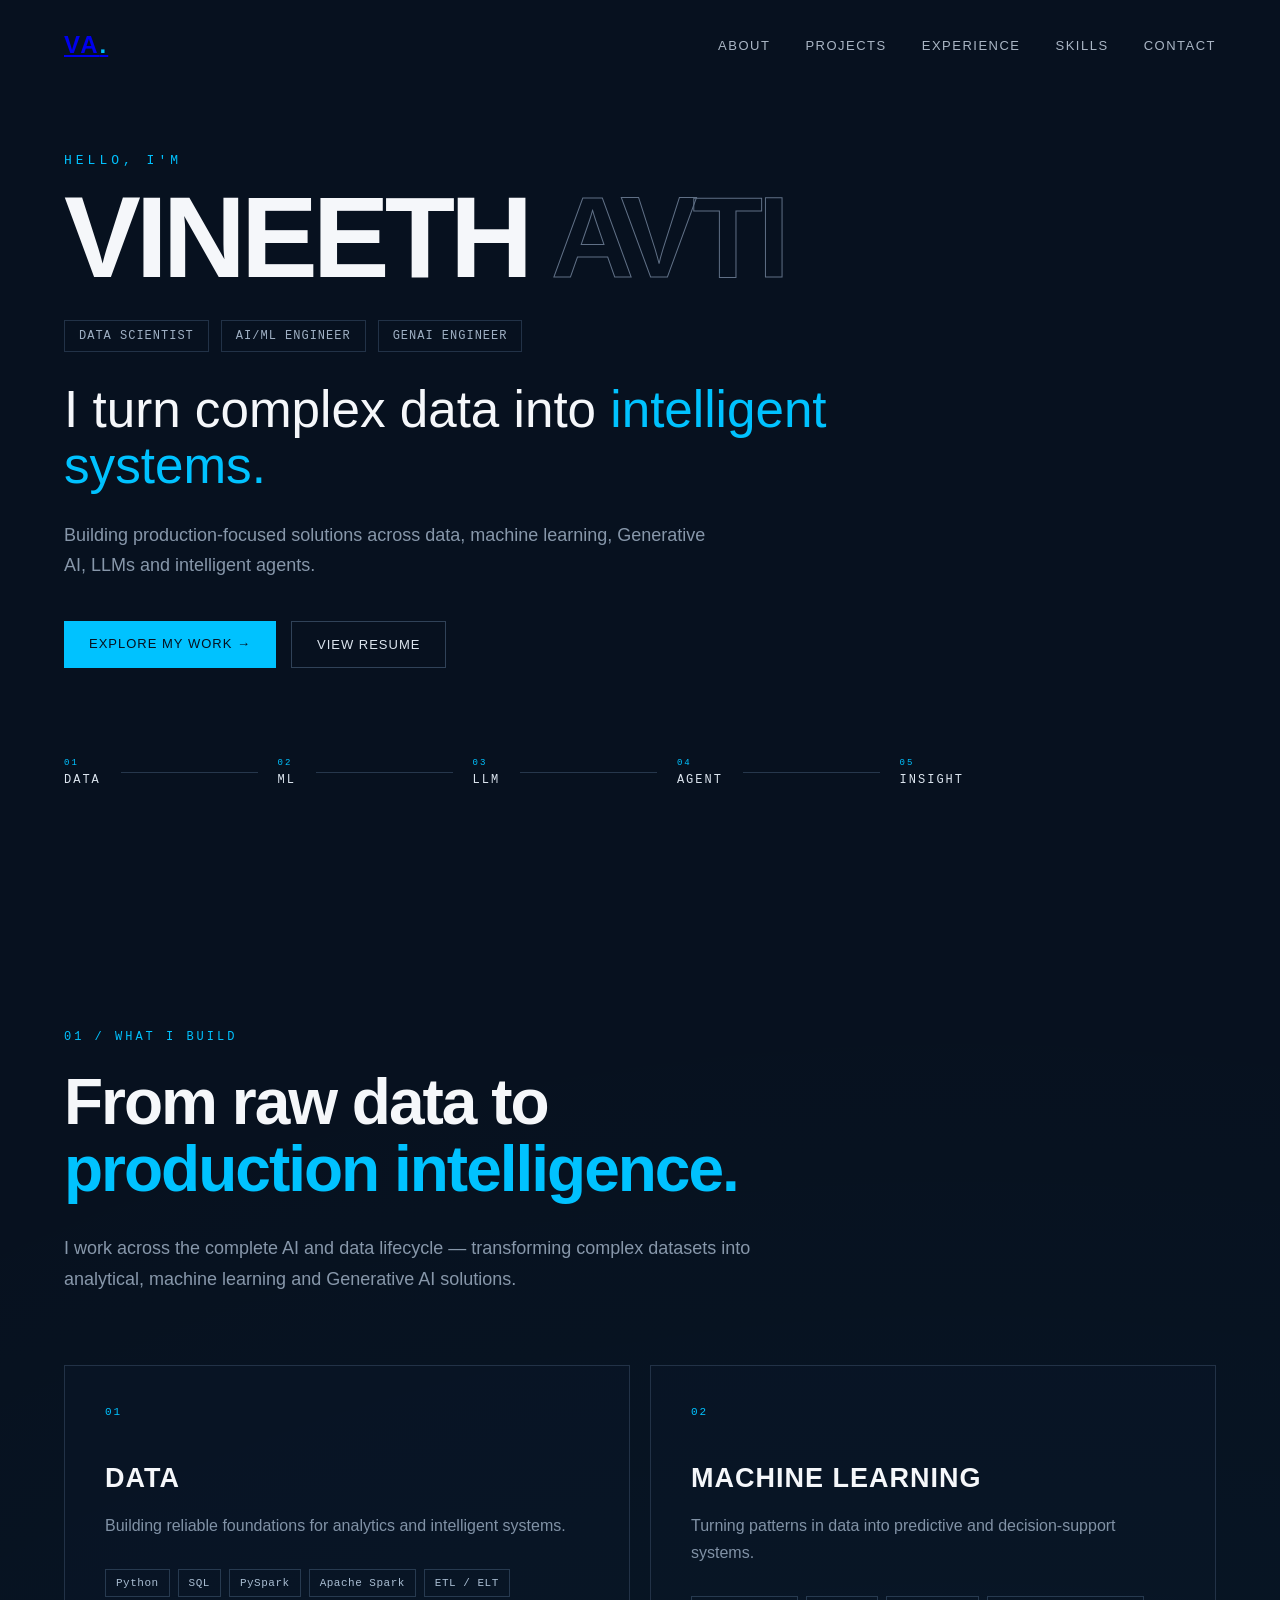
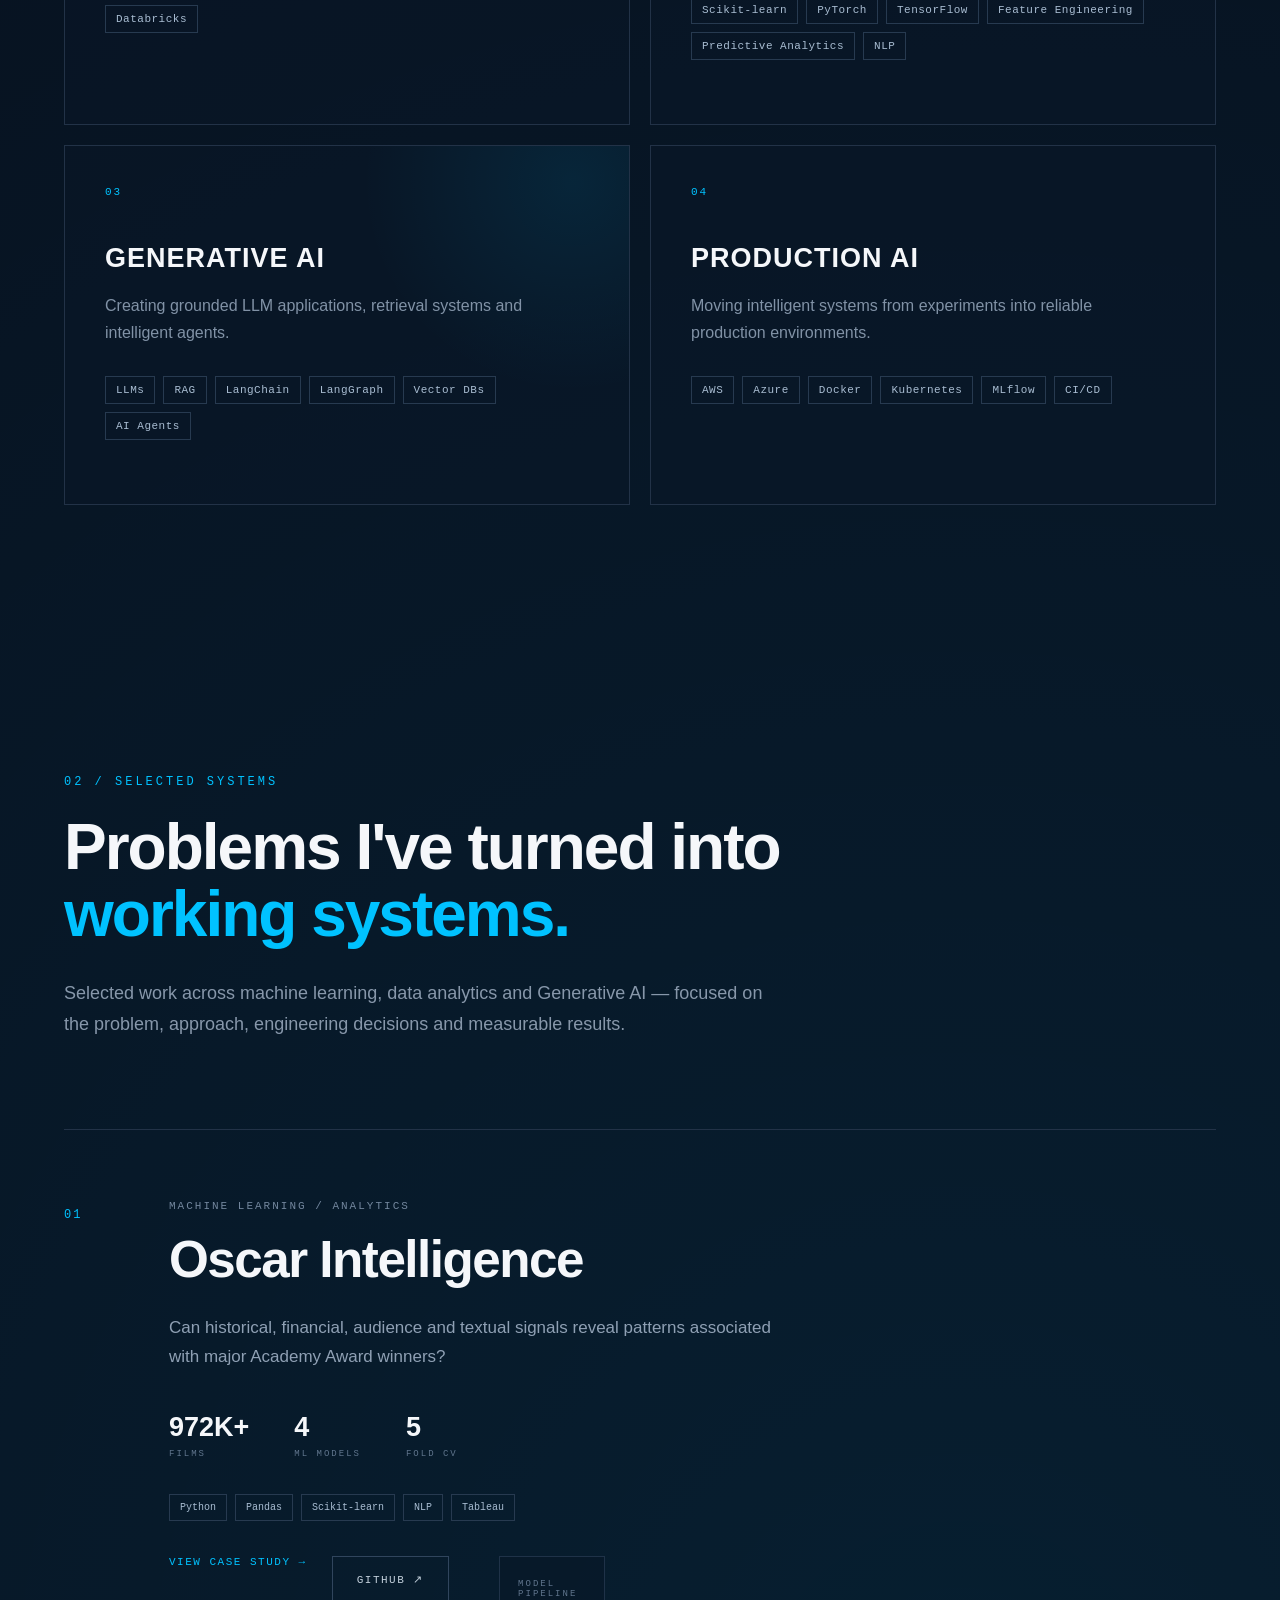
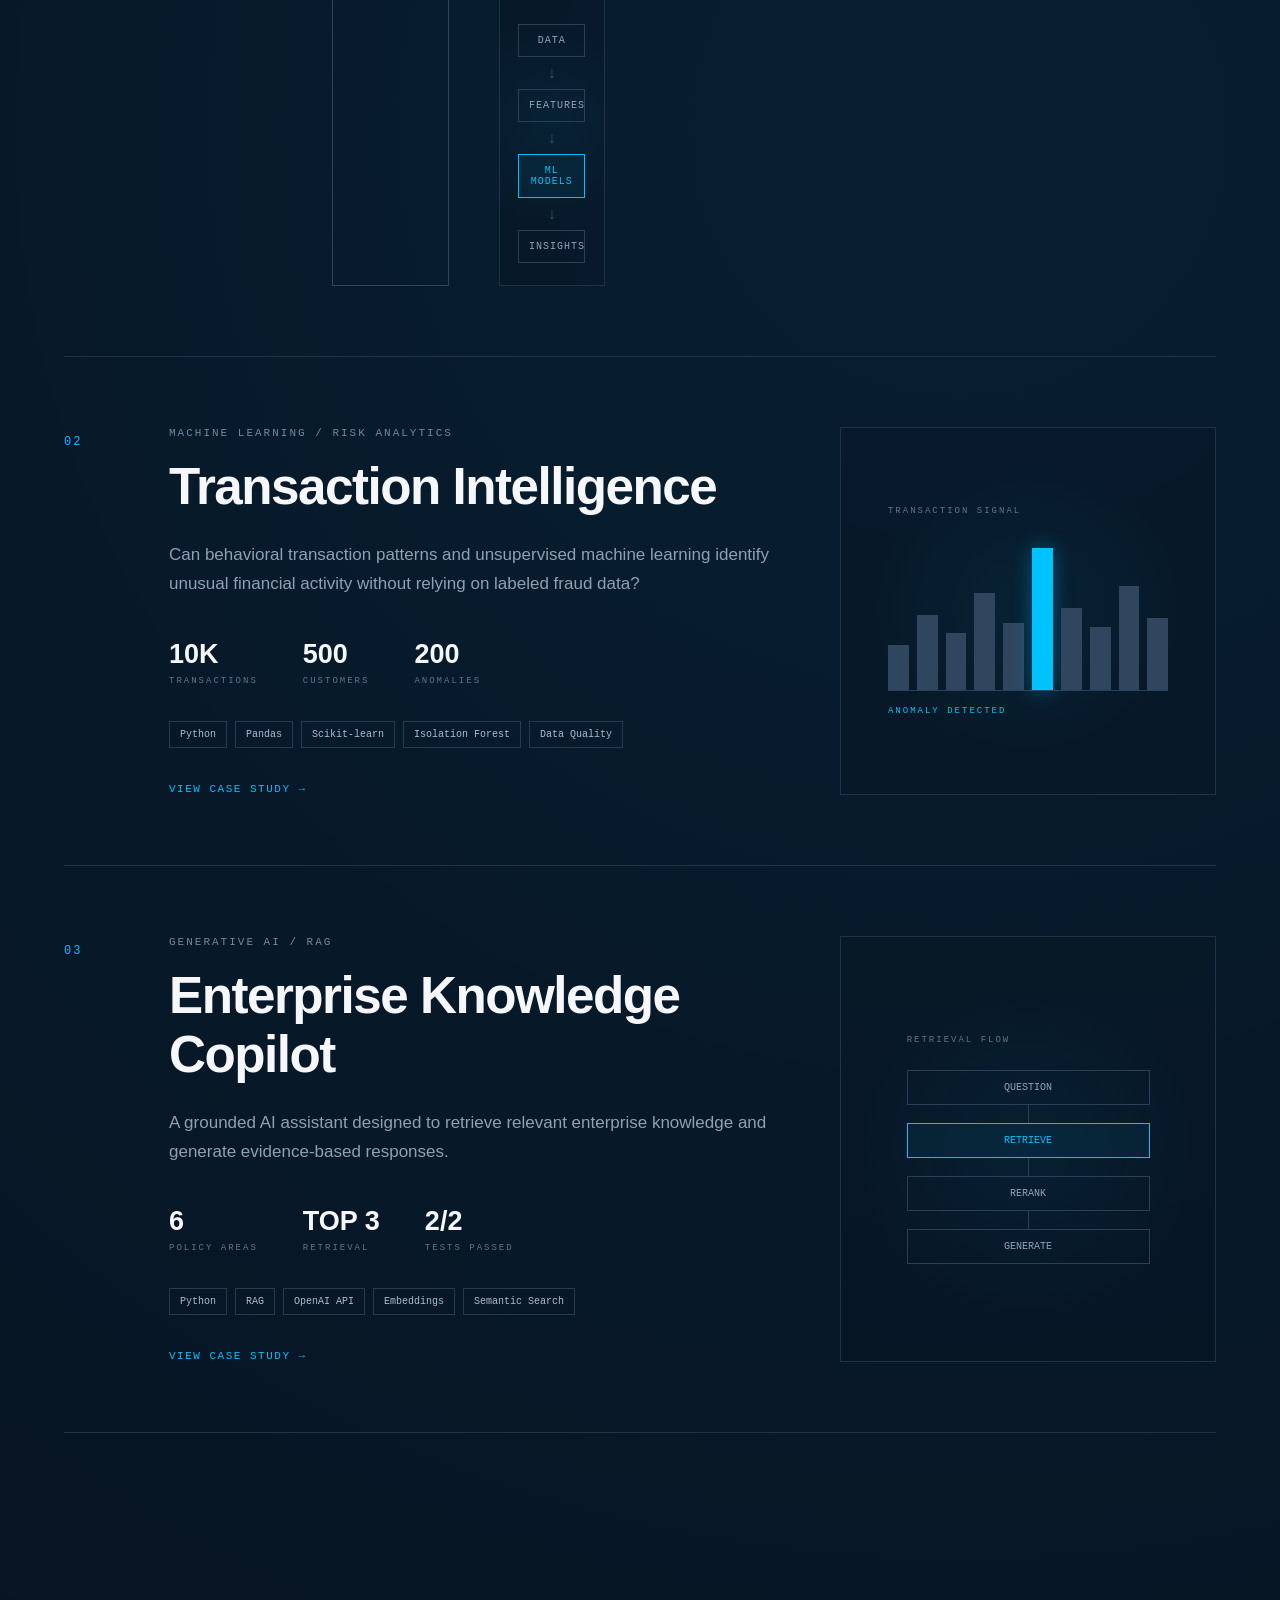
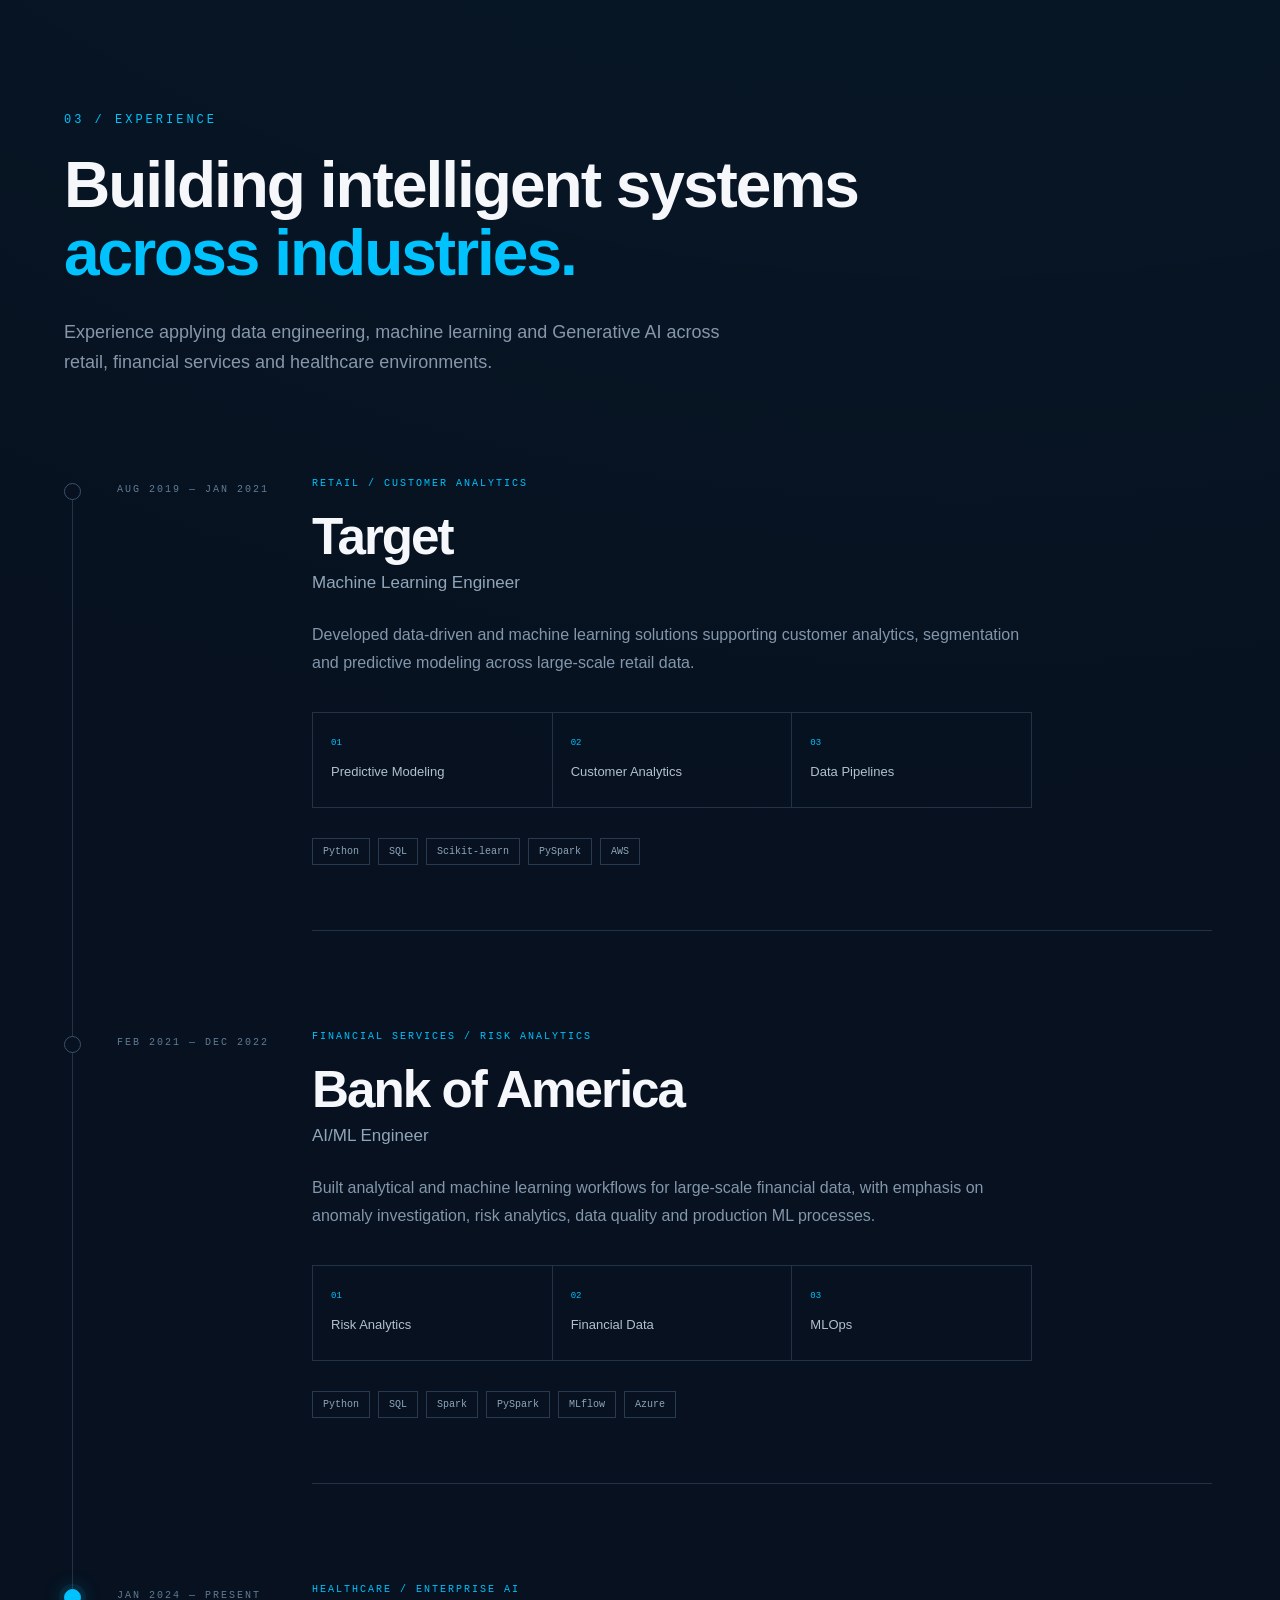
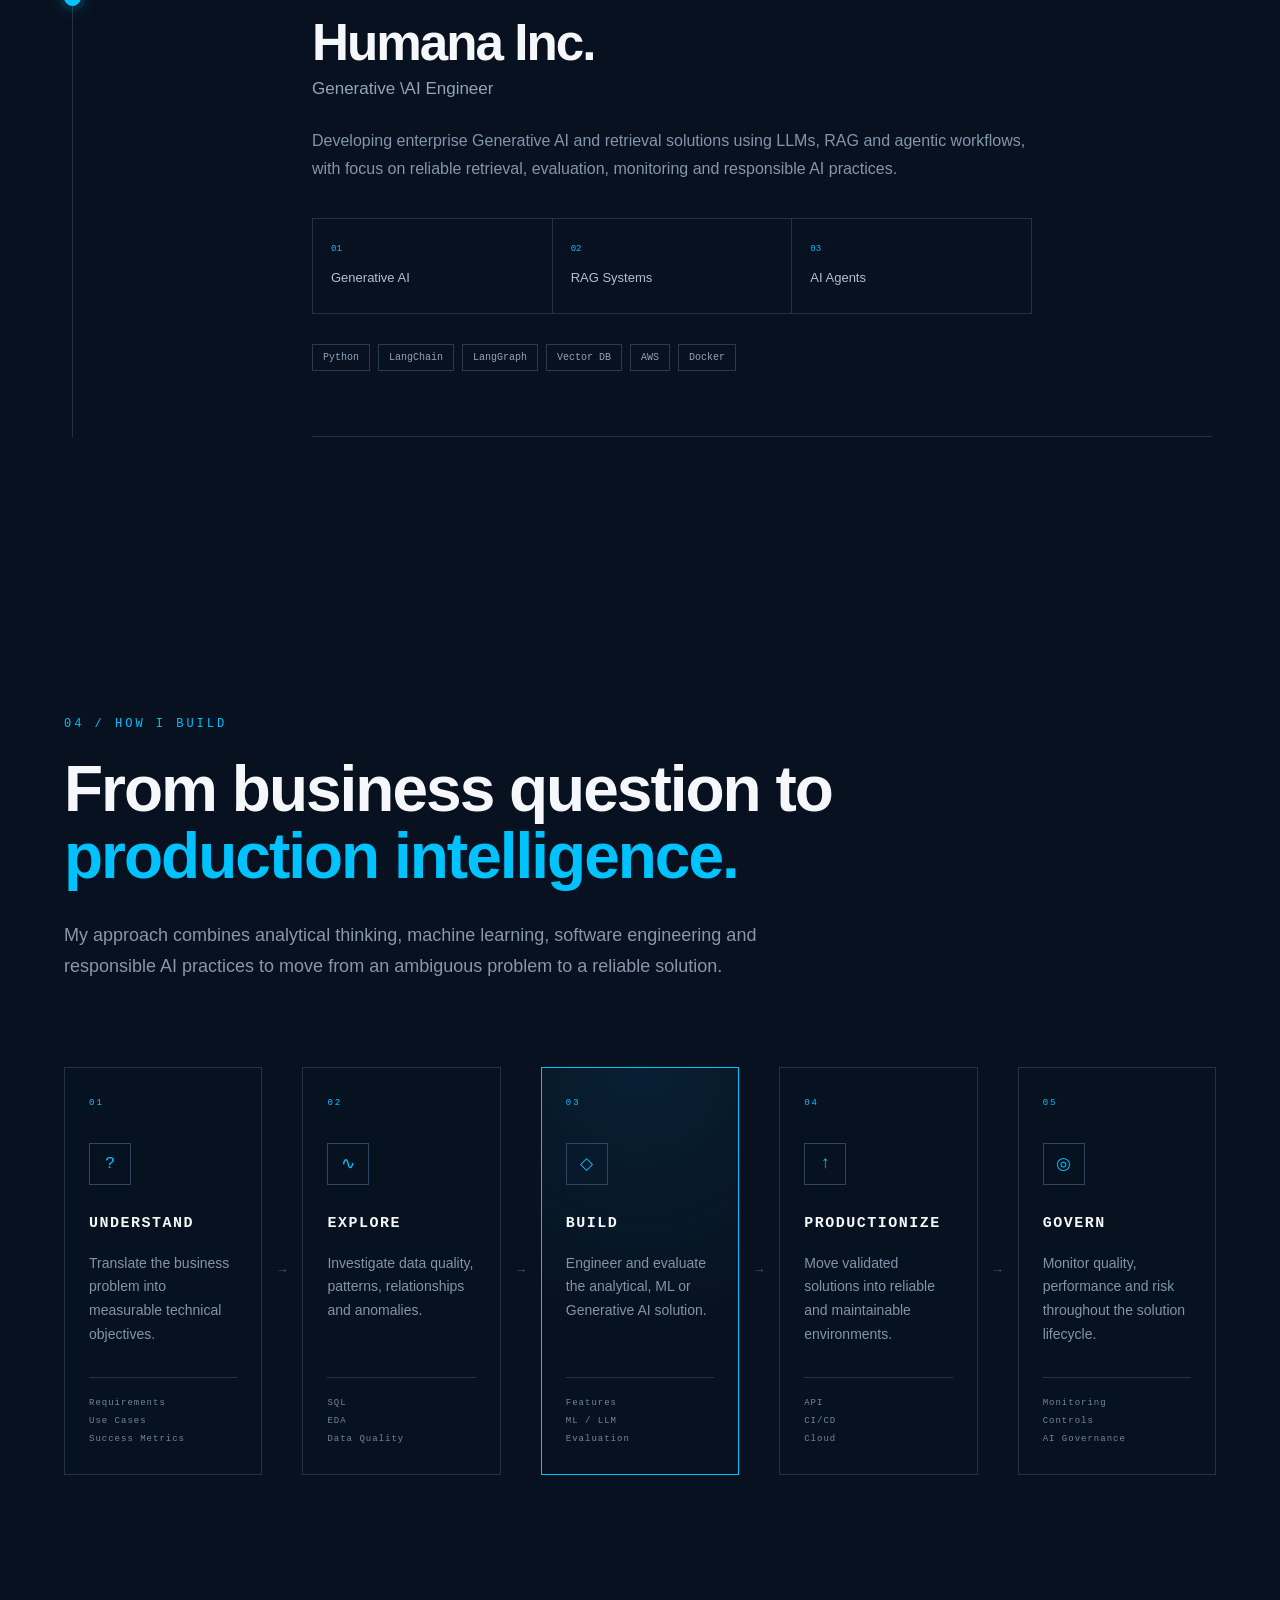
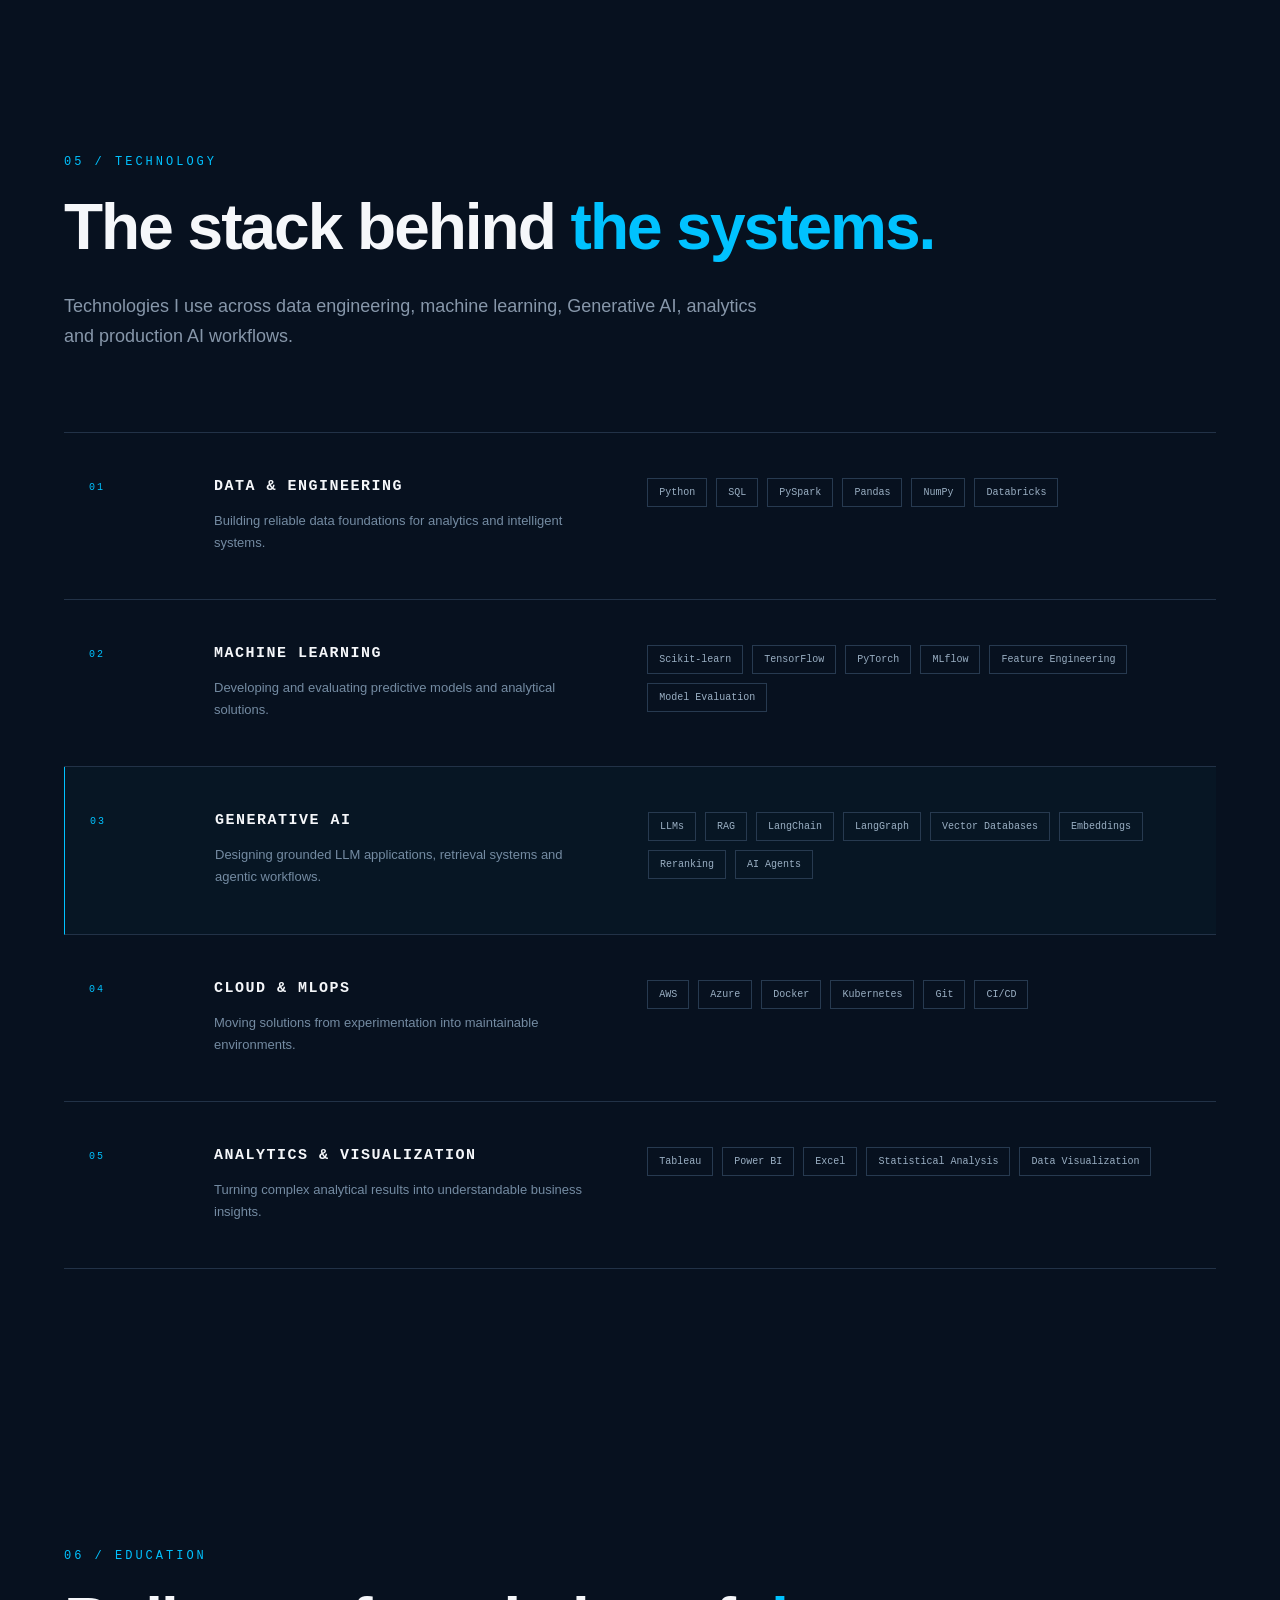
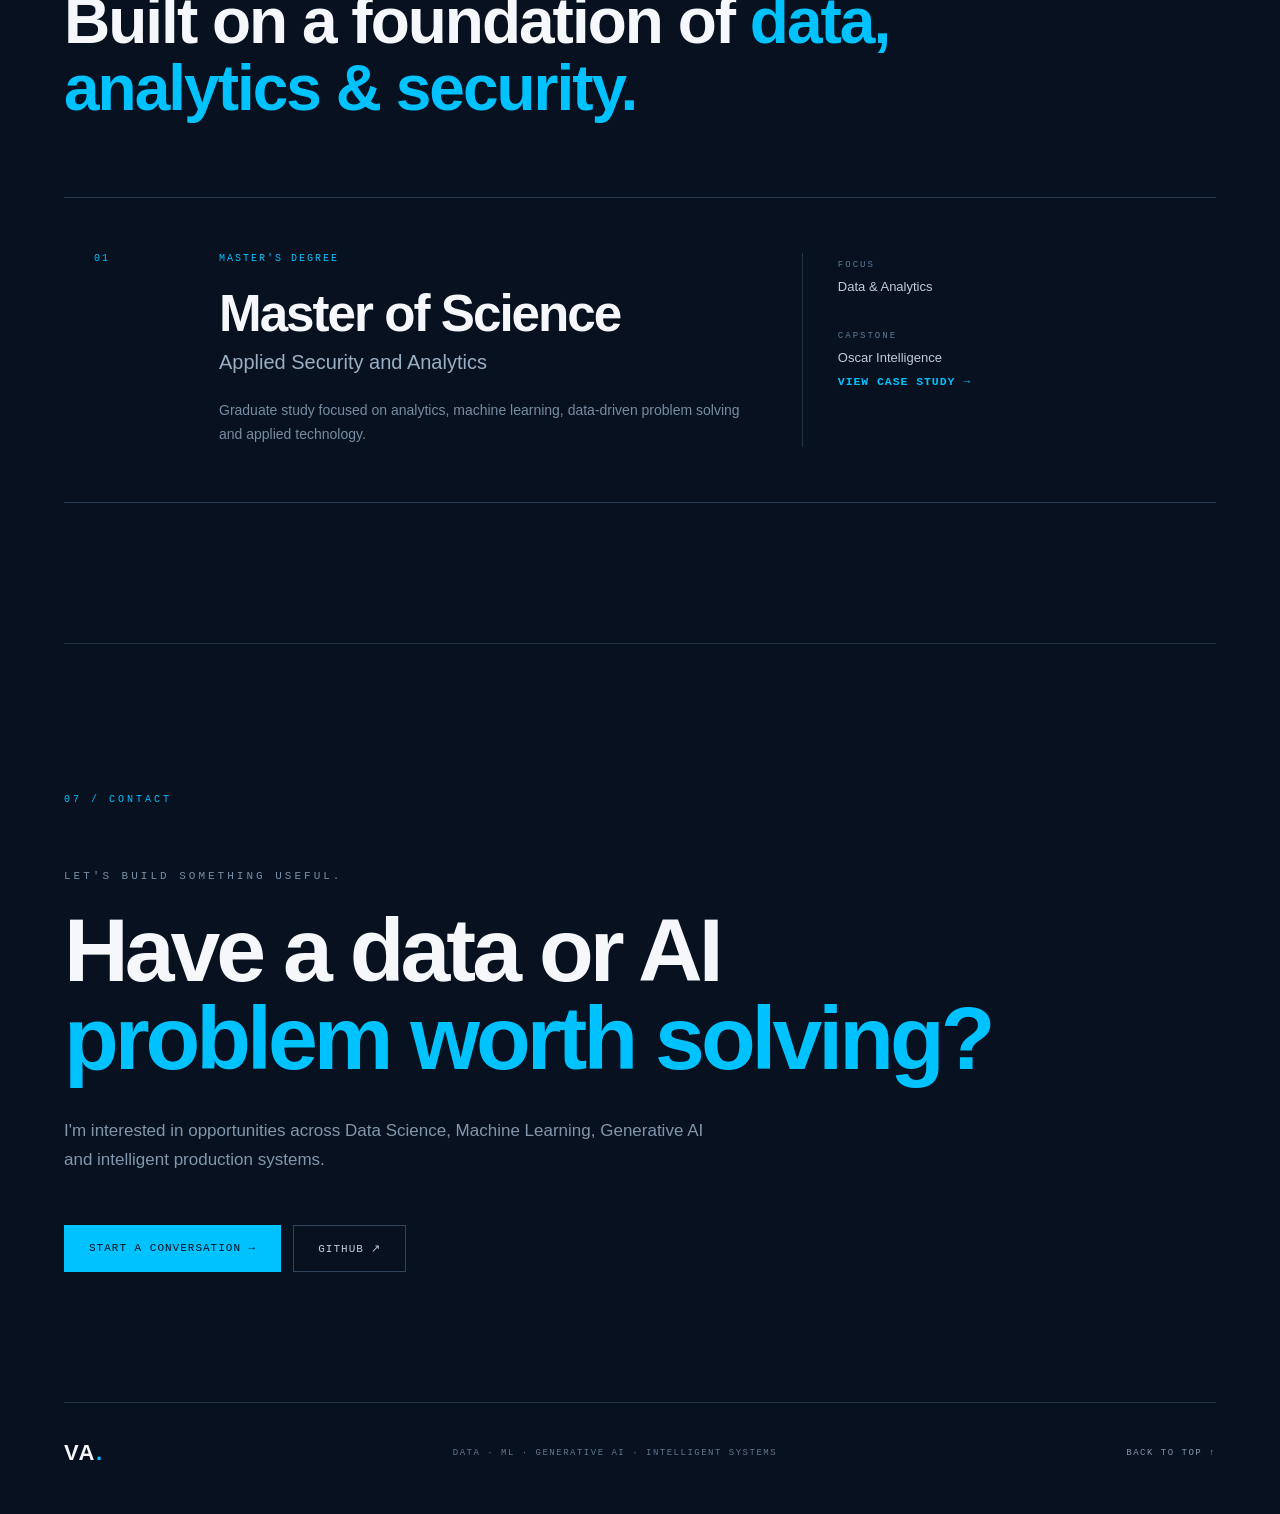
==== commit 0a3d14bb: "Complete Enterprise Knowledge Copilot case study" ====
--- a/index.html
+++ b/index.html
@@ -481,24 +481,39 @@
                 enterprise knowledge and generate evidence-based responses.
             </p>
 
-            <div class="project-status">
-                <span></span>
-                IN DEVELOPMENT
-            </div>
+            <div class="project-stats">
+
+    <div>
+        <strong>6</strong>
+        <span>POLICY AREAS</span>
+    </div>
+
+    <div>
+        <strong>TOP 3</strong>
+        <span>RETRIEVAL</span>
+    </div>
+
+    <div>
+        <strong>2/2</strong>
+        <span>TESTS PASSED</span>
+    </div>
+
+</div>
 
             <div class="project-tech">
-                <span>LangChain</span>
-                <span>LangGraph</span>
-                <span>RAG</span>
-                <span>Vector DB</span>
-                <span>LLMs</span>
-            </div>
+    <span>Python</span>
+    <span>RAG</span>
+    <span>OpenAI API</span>
+    <span>Embeddings</span>
+    <span>Semantic Search</span>
+</div>
 
             <div class="project-links">
 
-                <a href="#" class="case-link disabled-link">
-                    CASE STUDY — COMING SOON
-                </a>
+                <a href="projects/enterprise-knowledge-copilot.html"
+   class="case-link">
+    VIEW CASE STUDY →
+</a>
 
             </div>
 
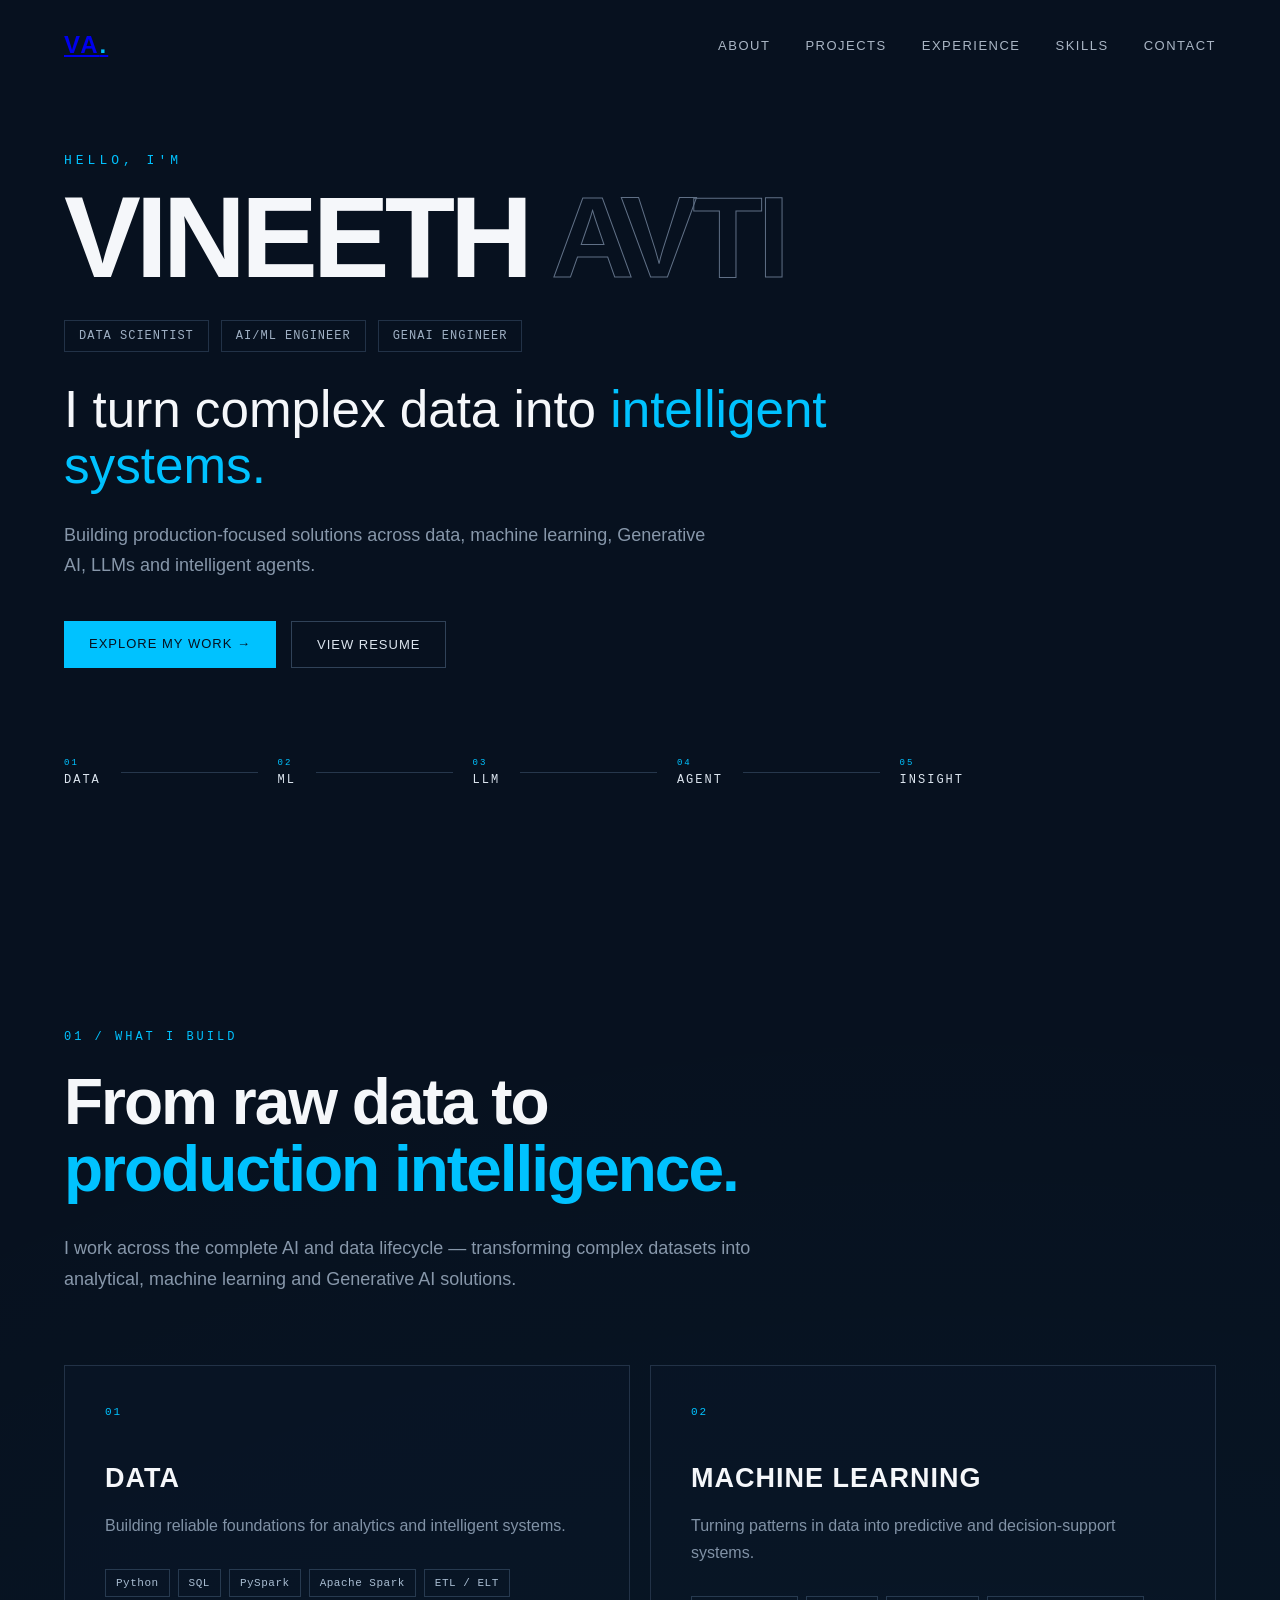
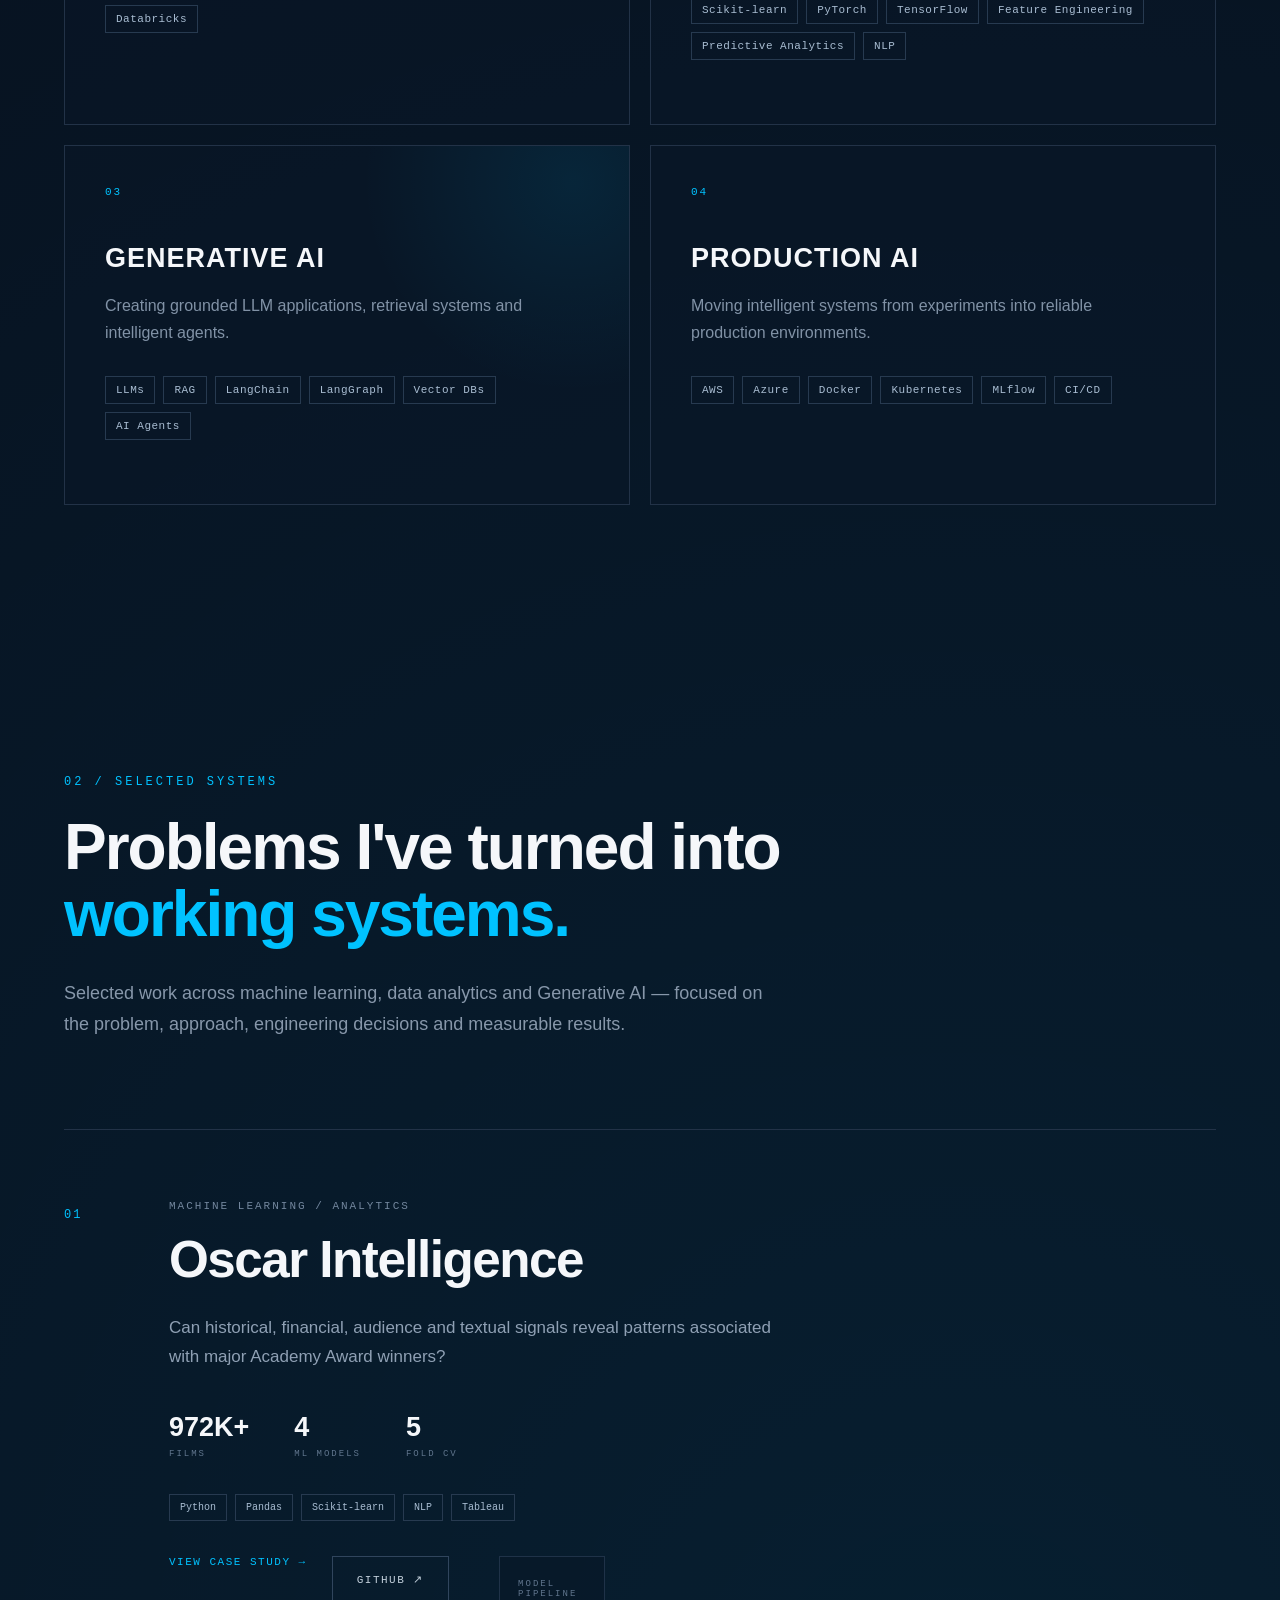
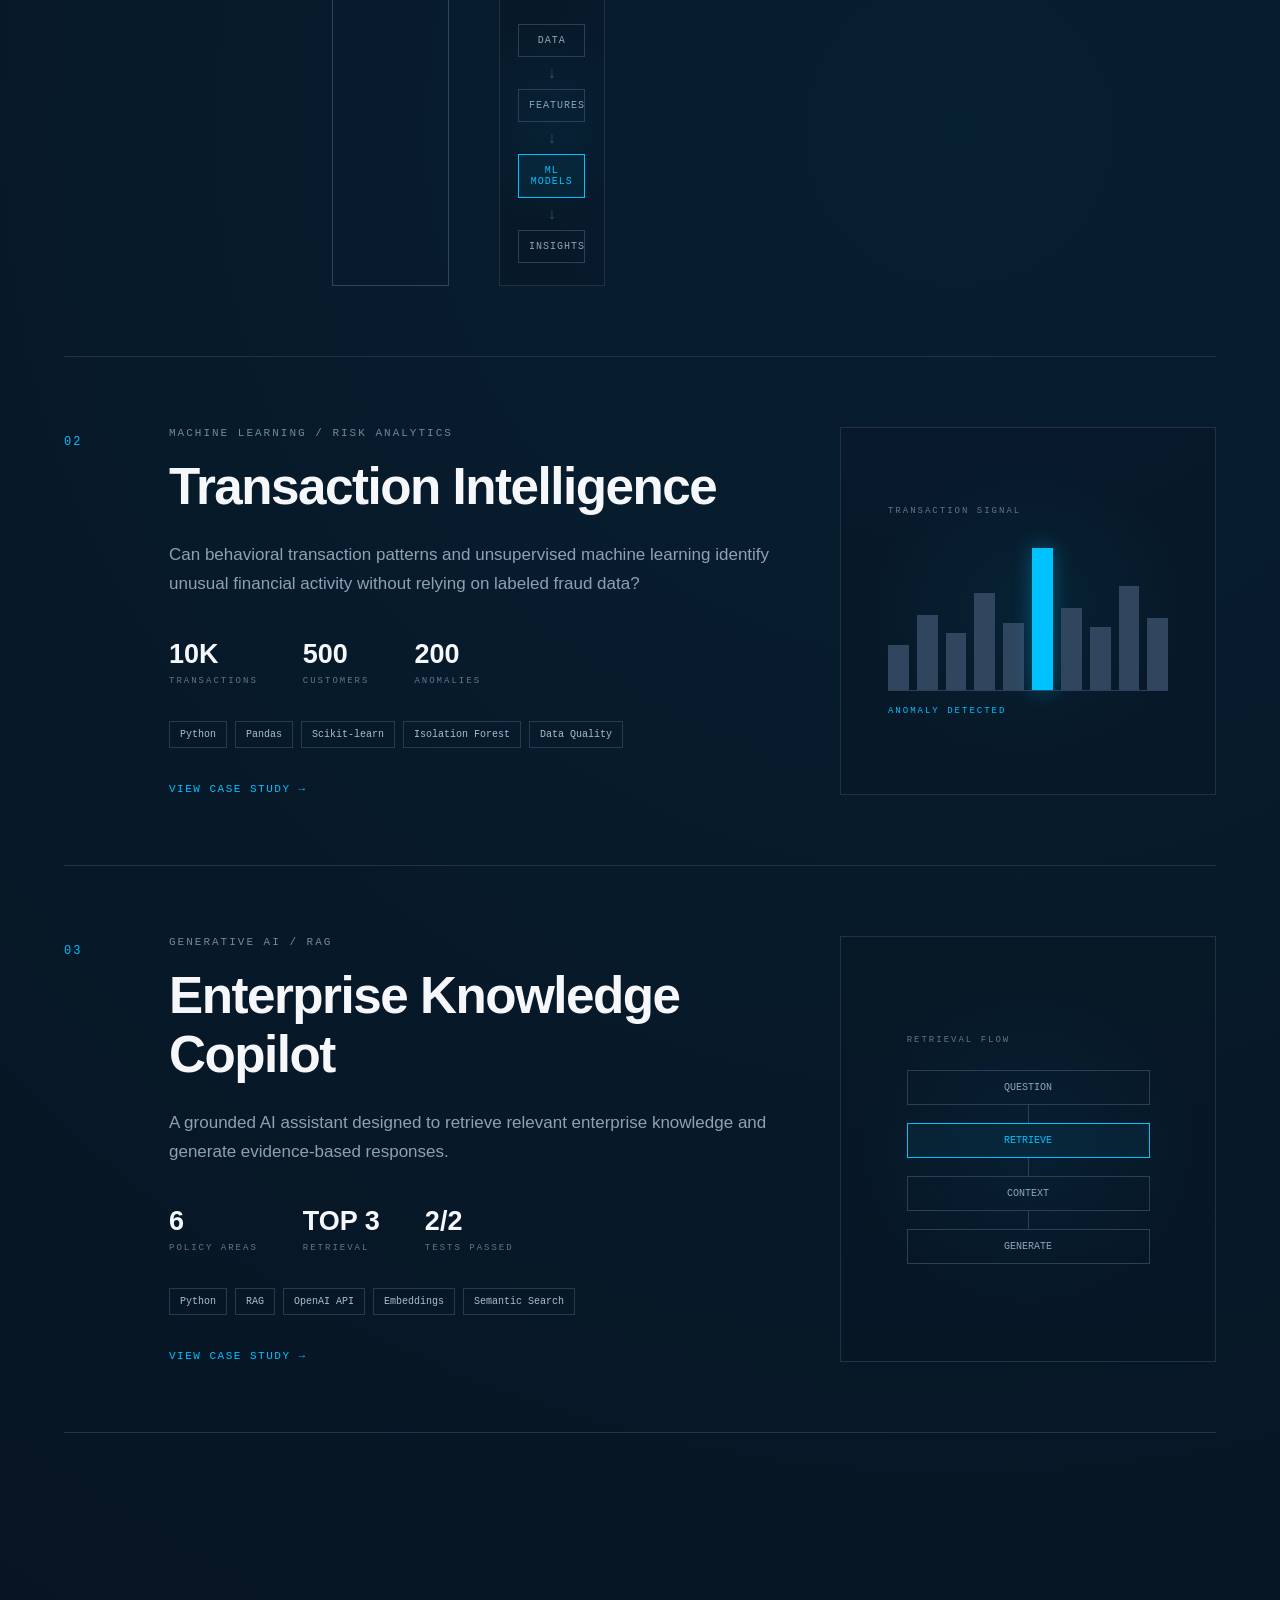
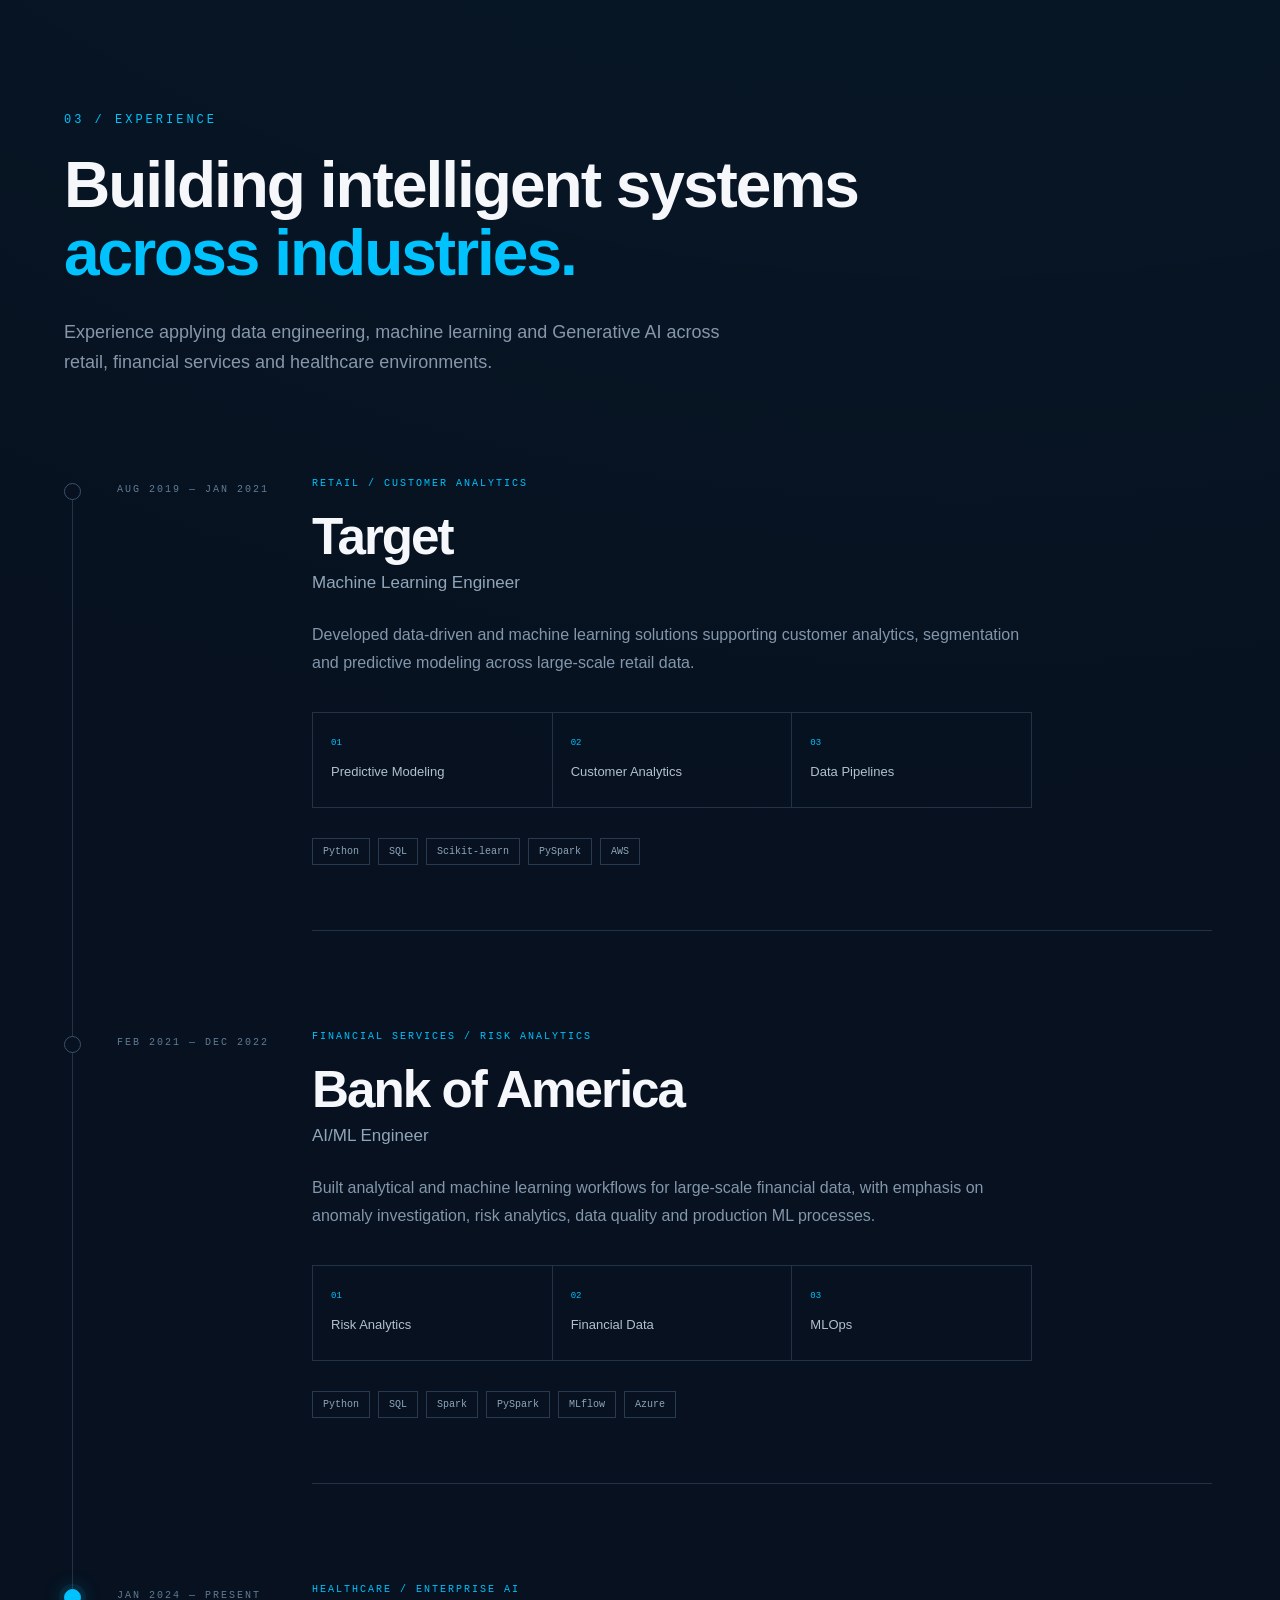
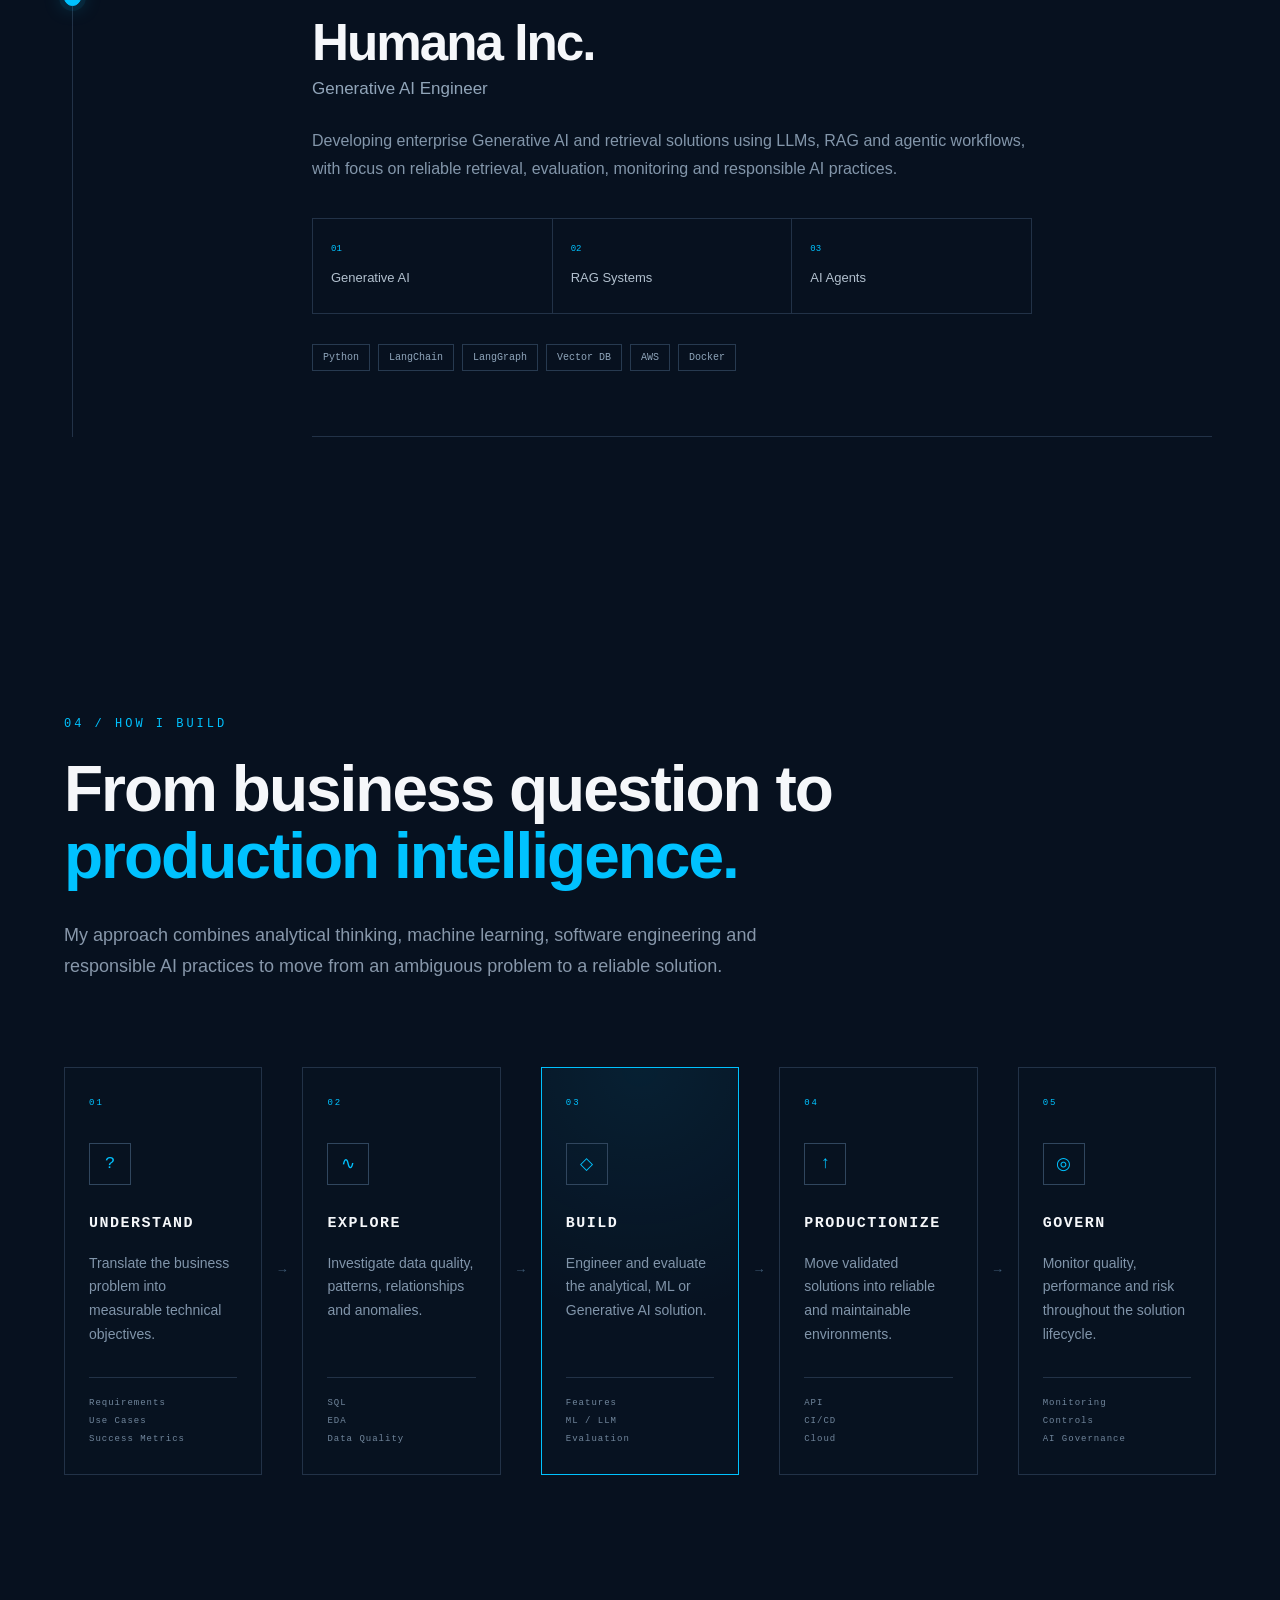
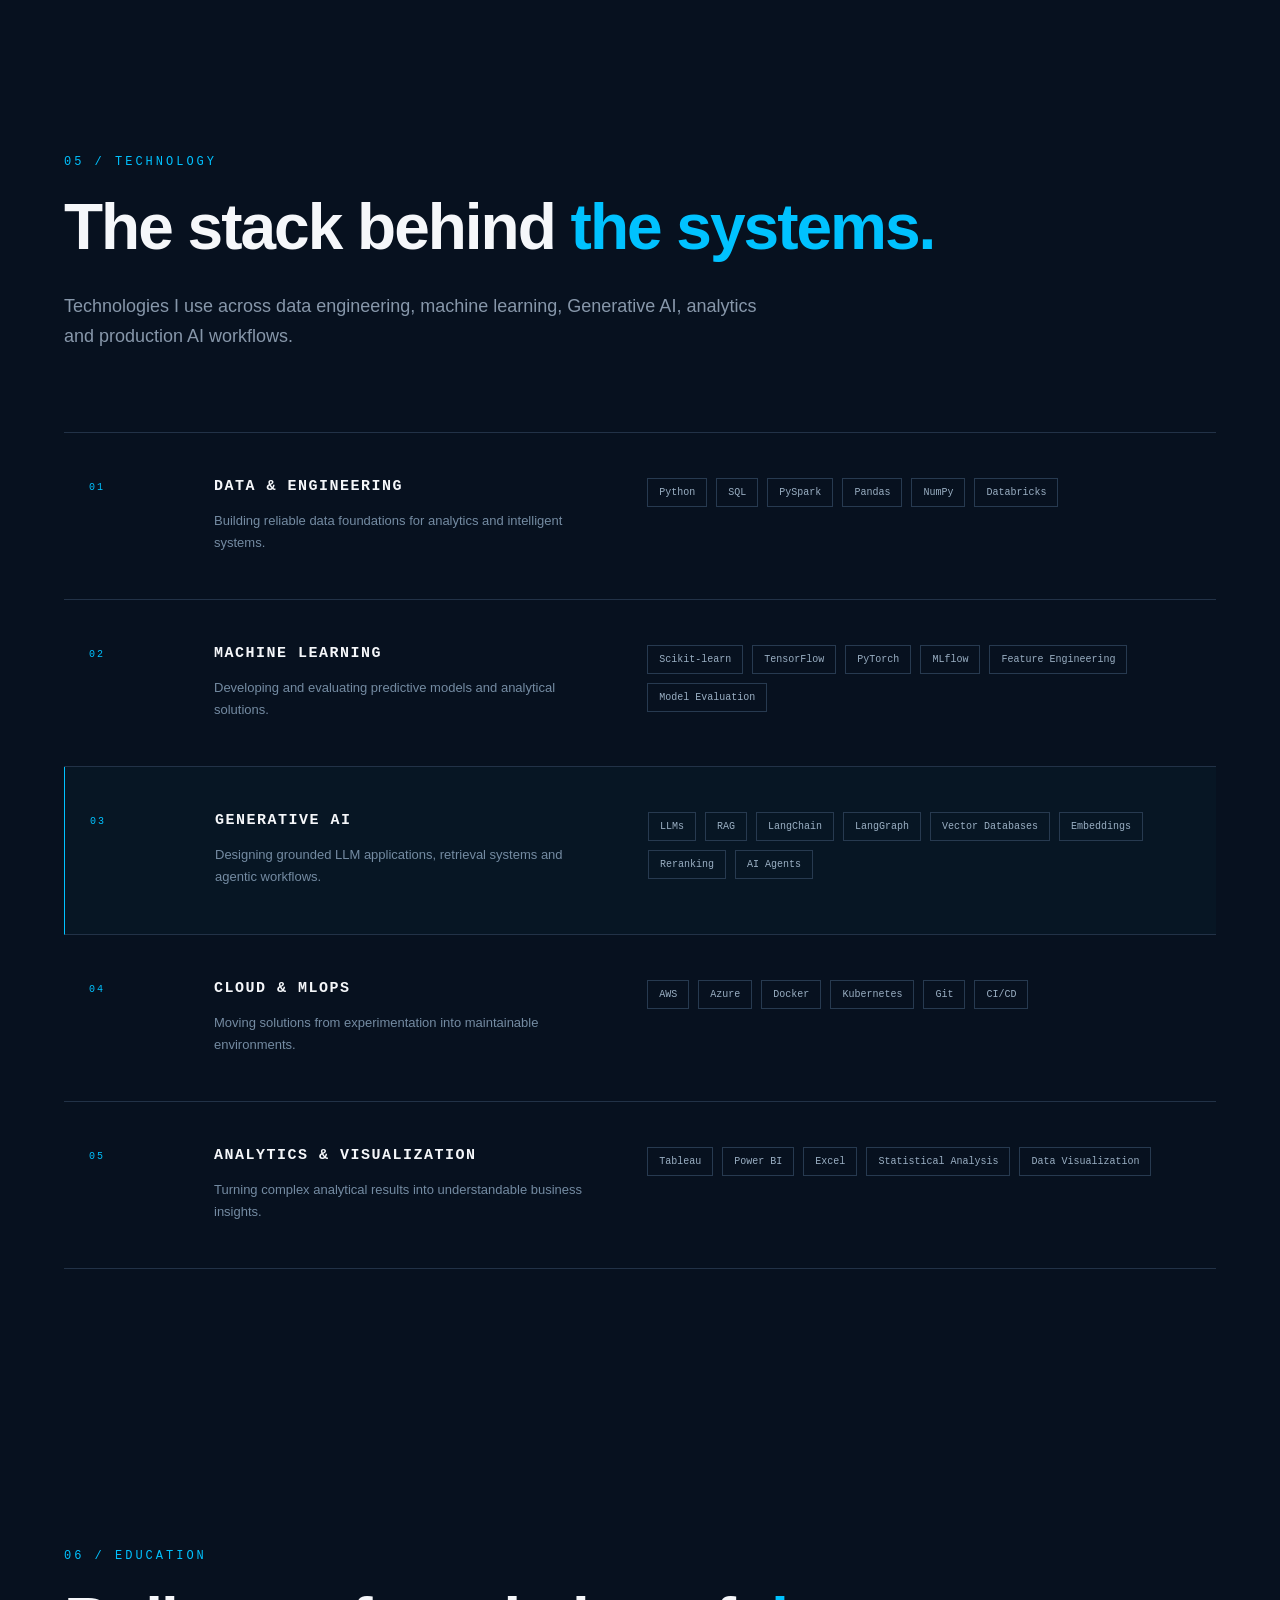
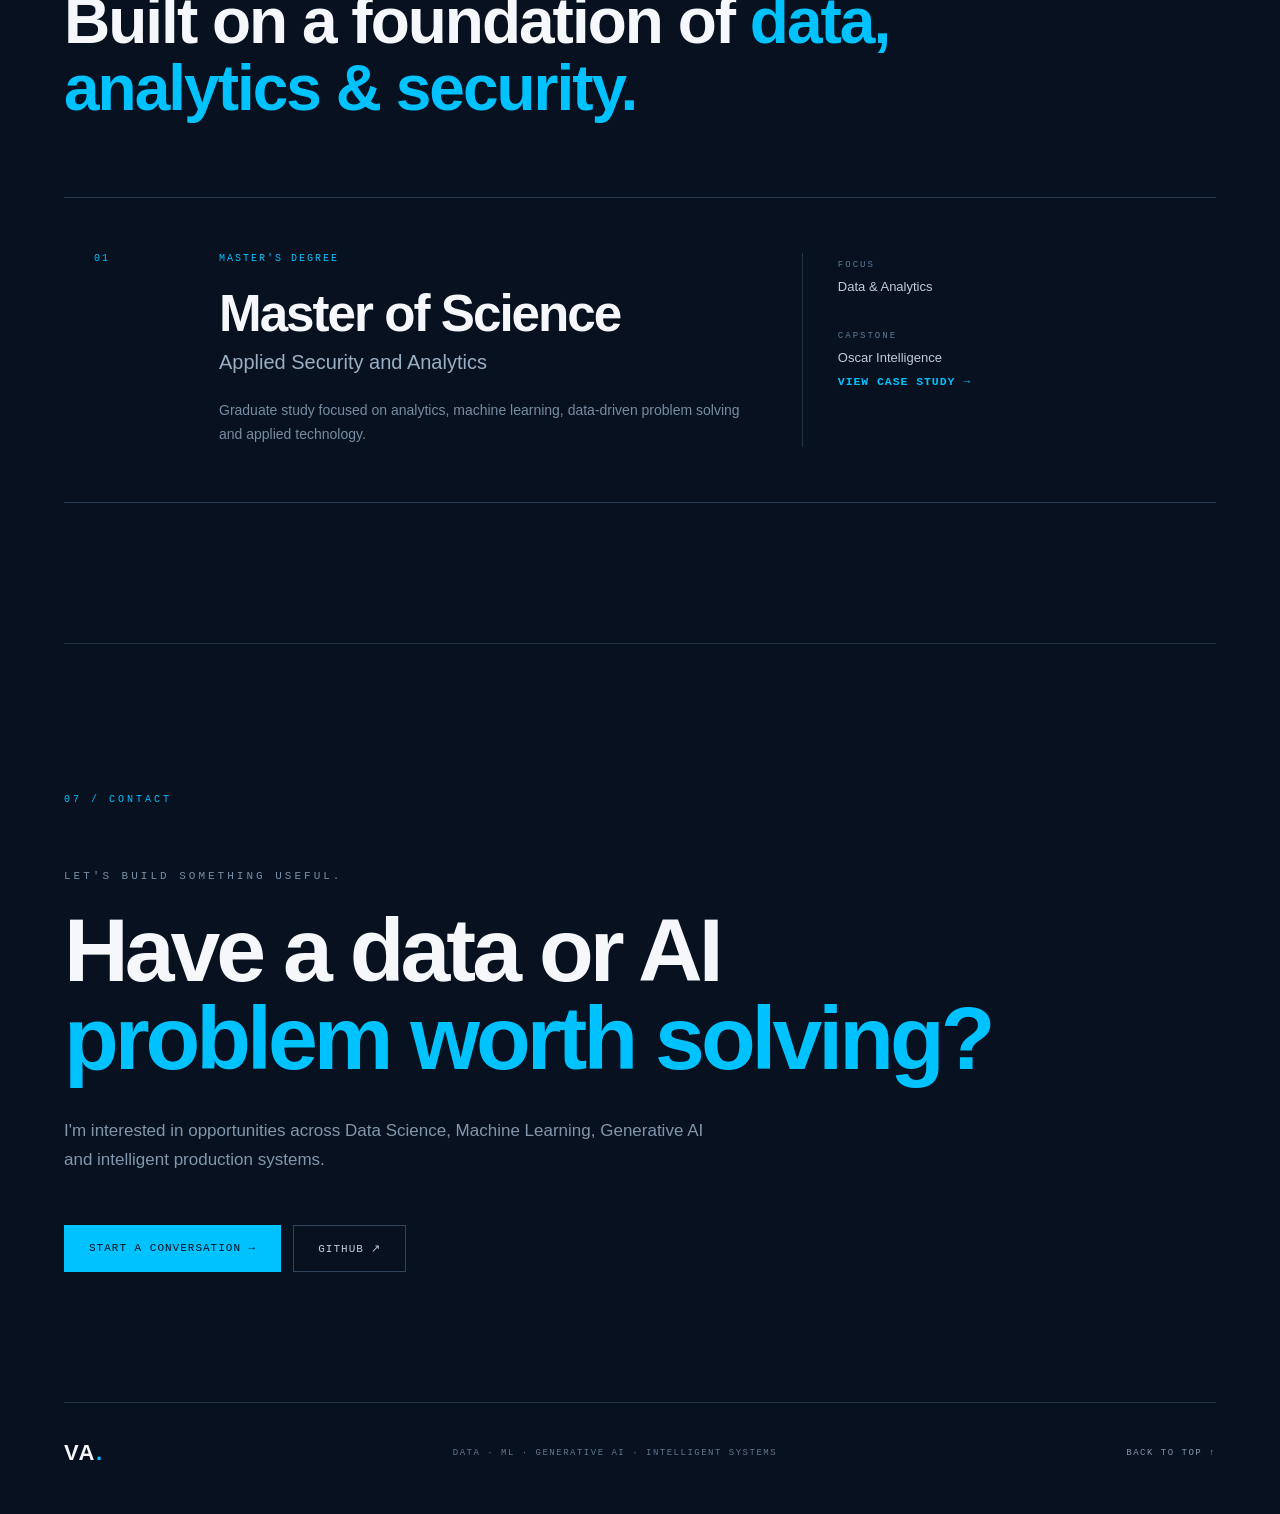
==== commit 67ee0c14: "Refine portfolio project content" ====
--- a/index.html
+++ b/index.html
@@ -541,7 +541,7 @@
                 <div class="rag-connection"></div>
 
                 <div class="rag-node">
-                    RERANK
+                    CONTEXT
                 </div>
 
                 <div class="rag-connection"></div>
@@ -723,7 +723,7 @@
 
                 <h3>Humana Inc.</h3>
 
-                <h4>Generative \AI Engineer</h4>
+                <h4>Generative AI Engineer</h4>
 
                 <p class="experience-summary">
                     Developing enterprise Generative AI and retrieval
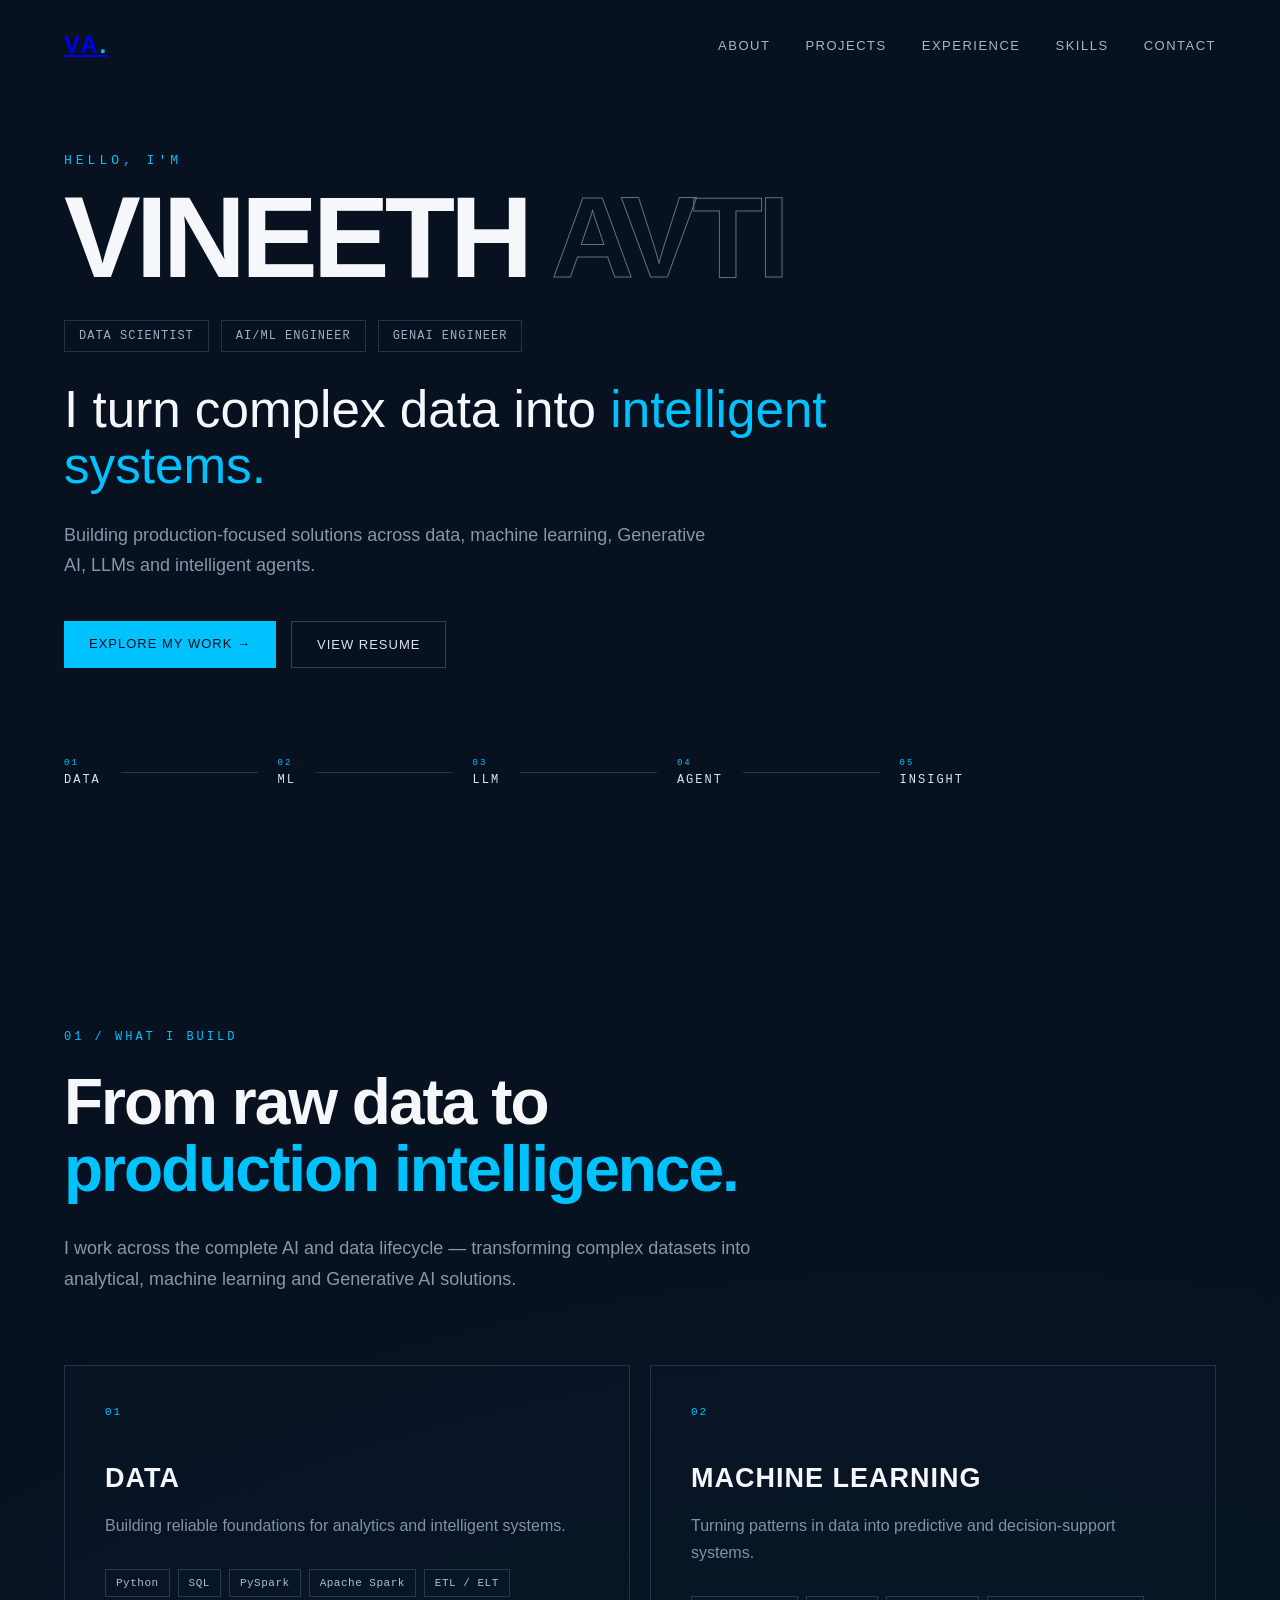
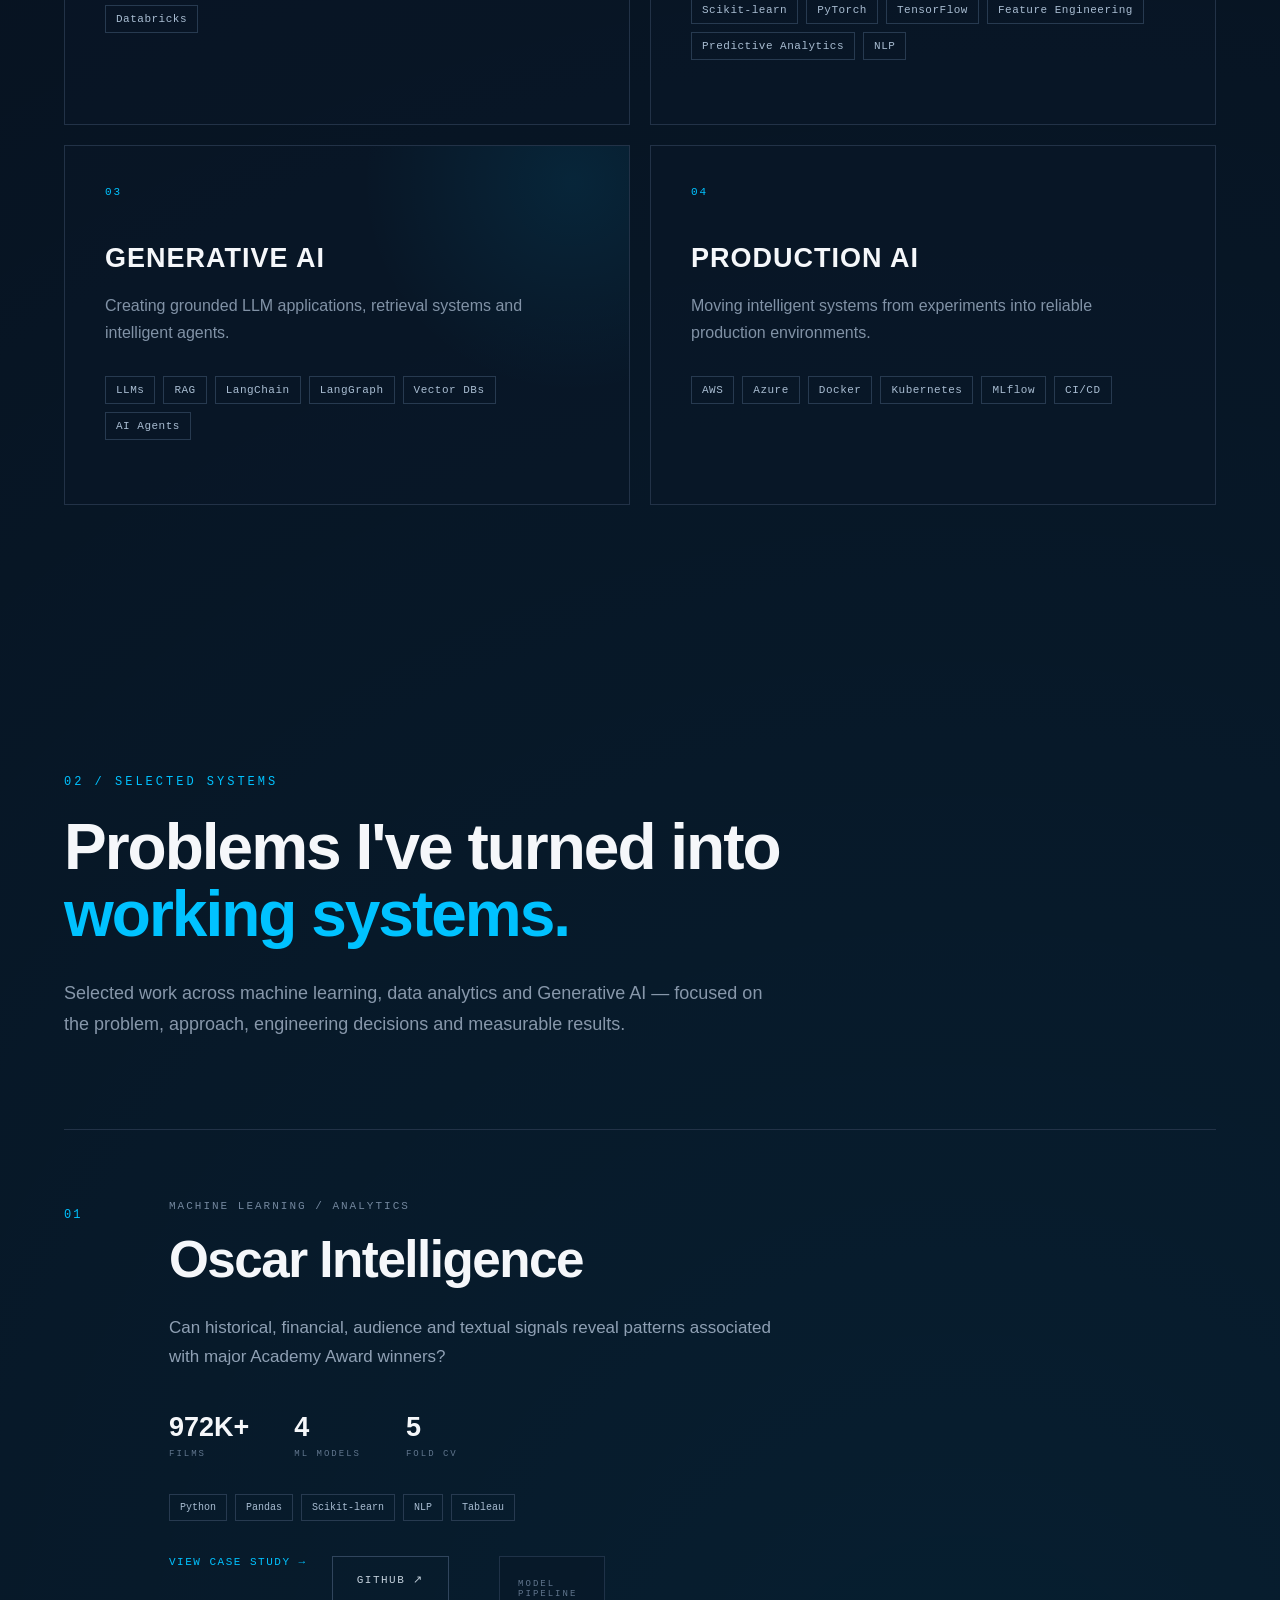
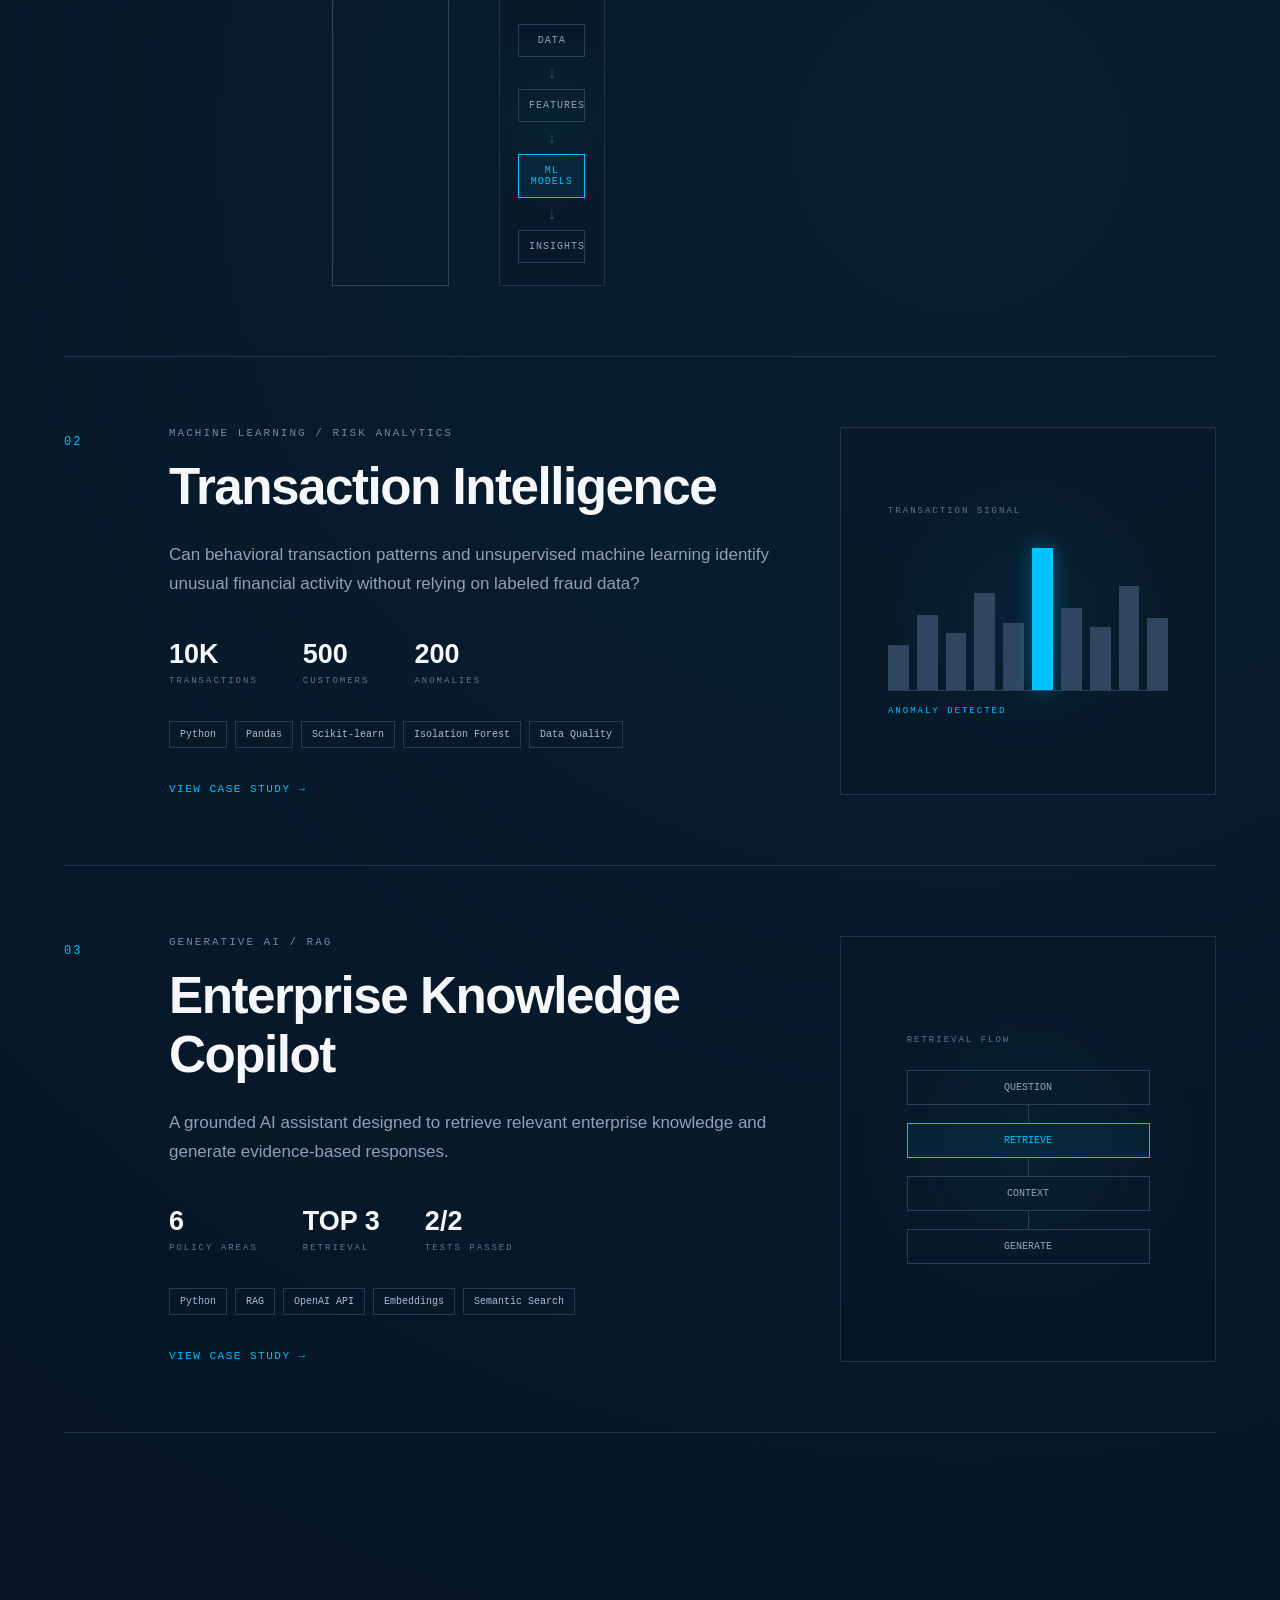
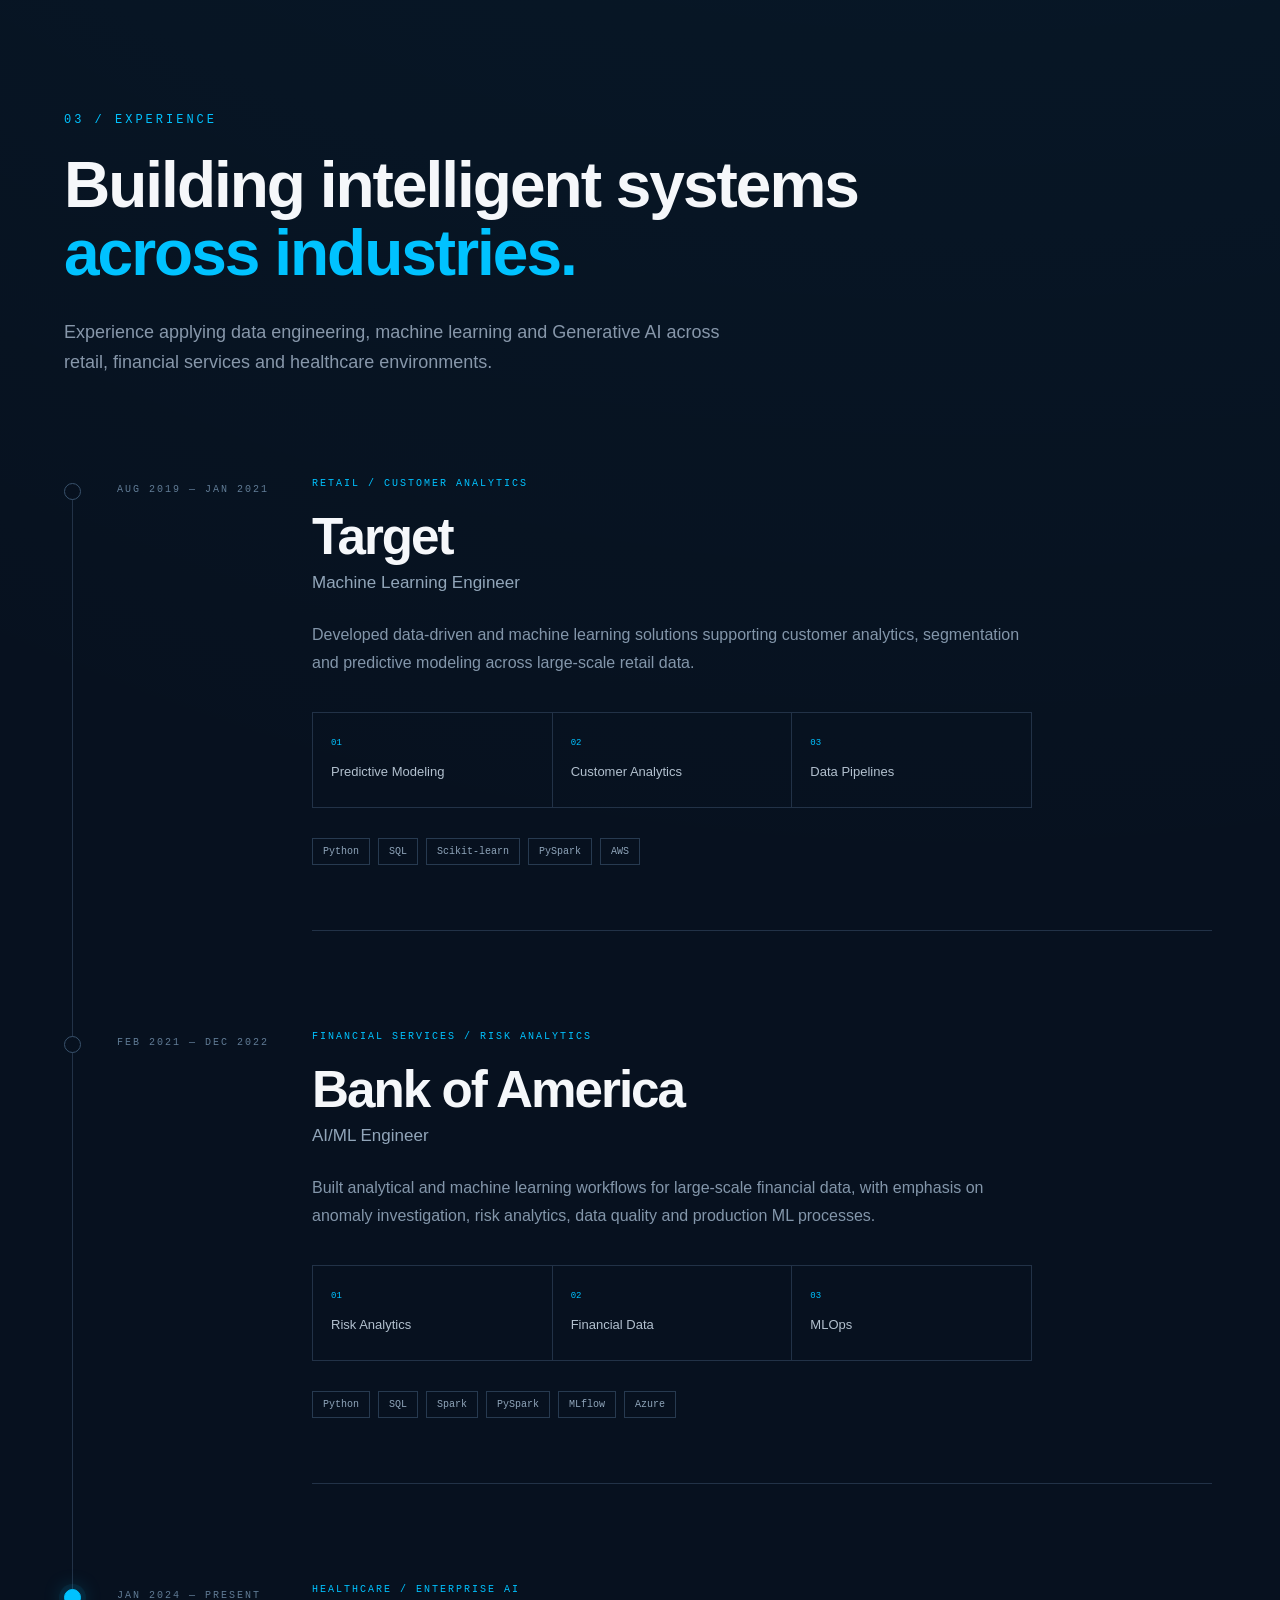
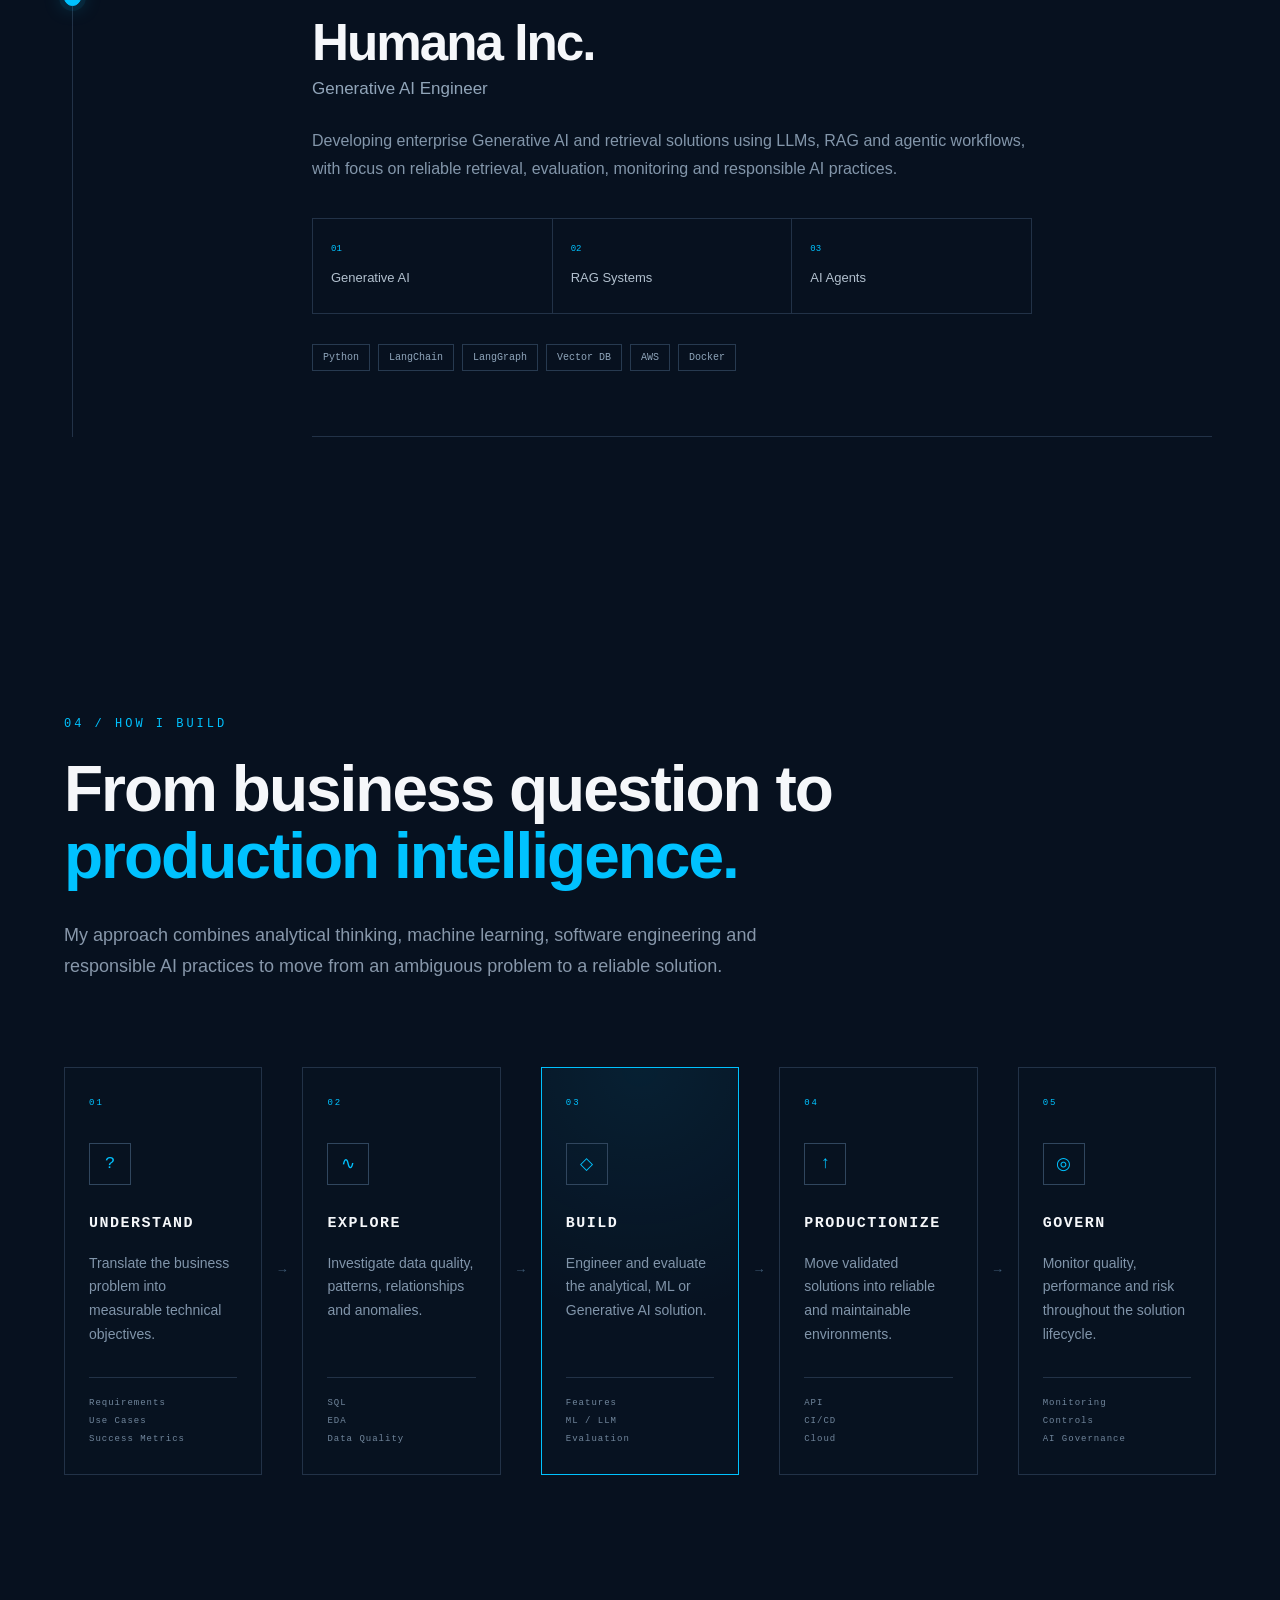
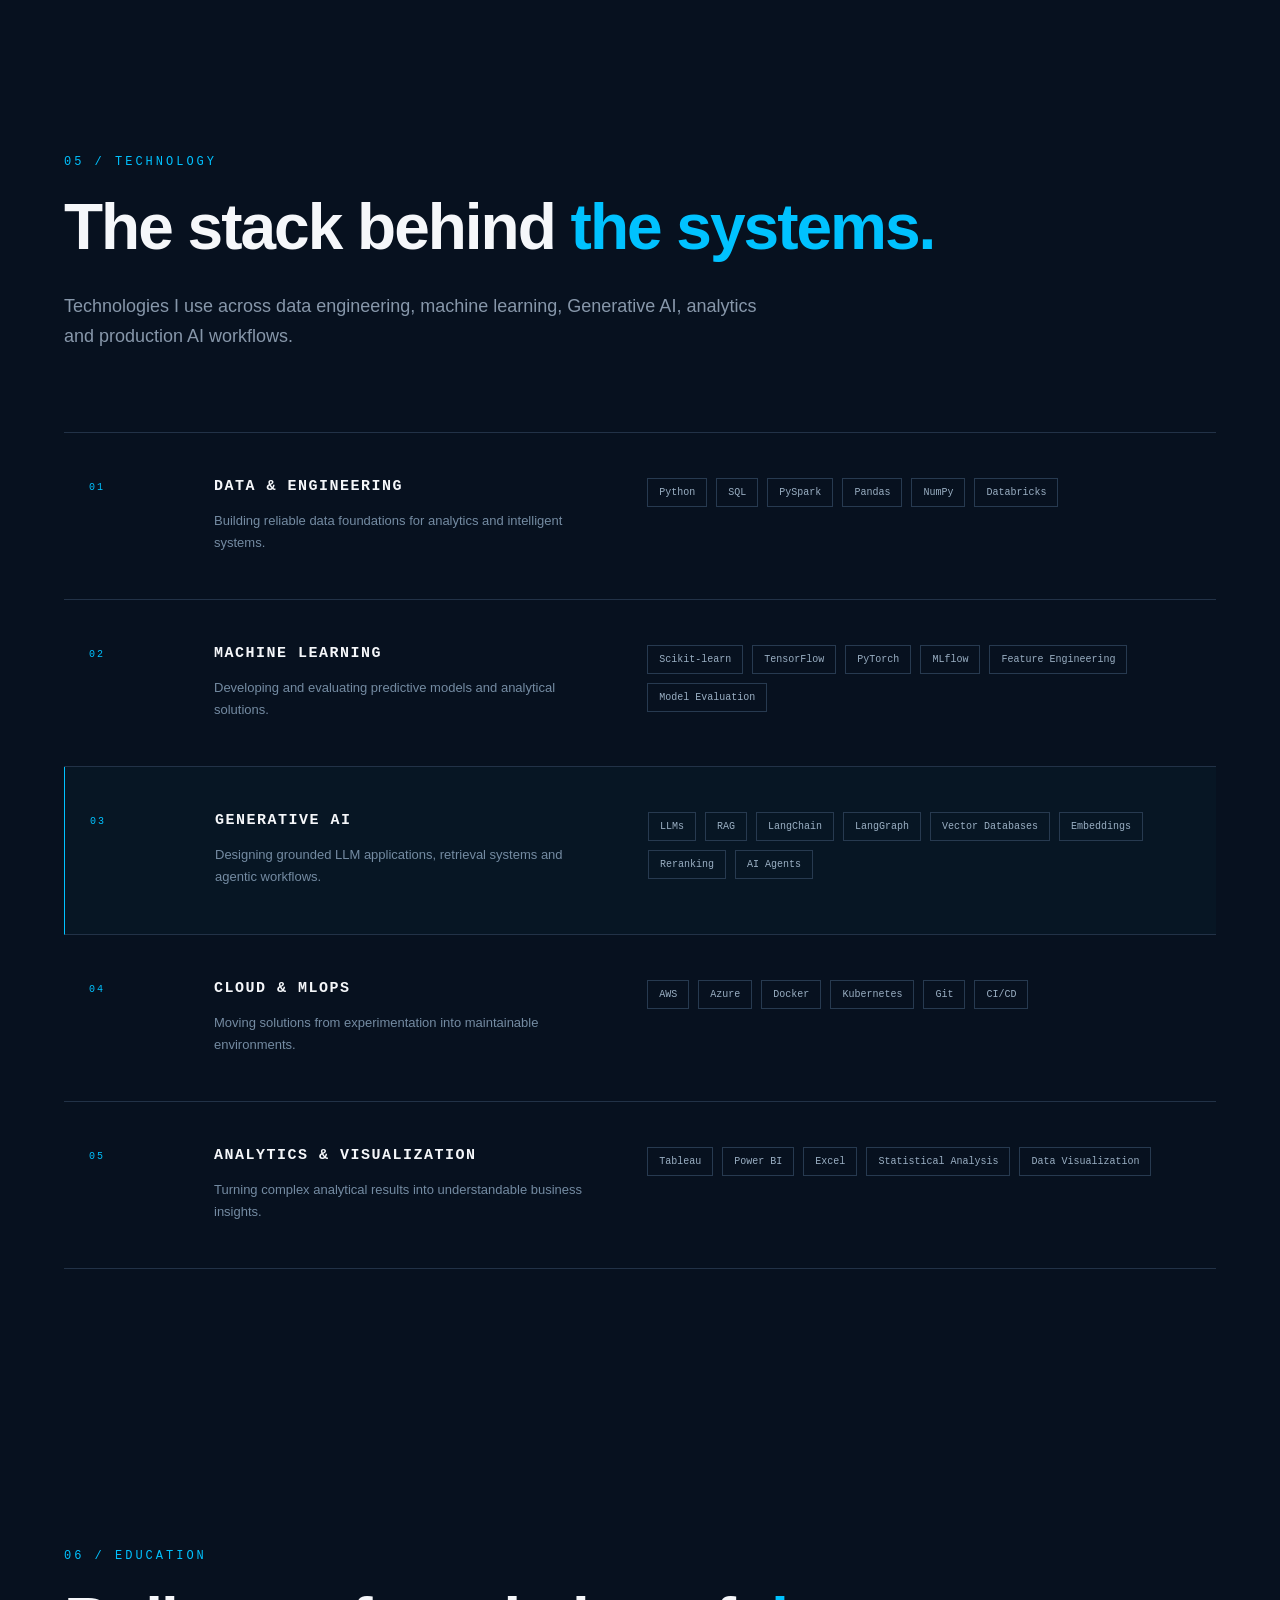
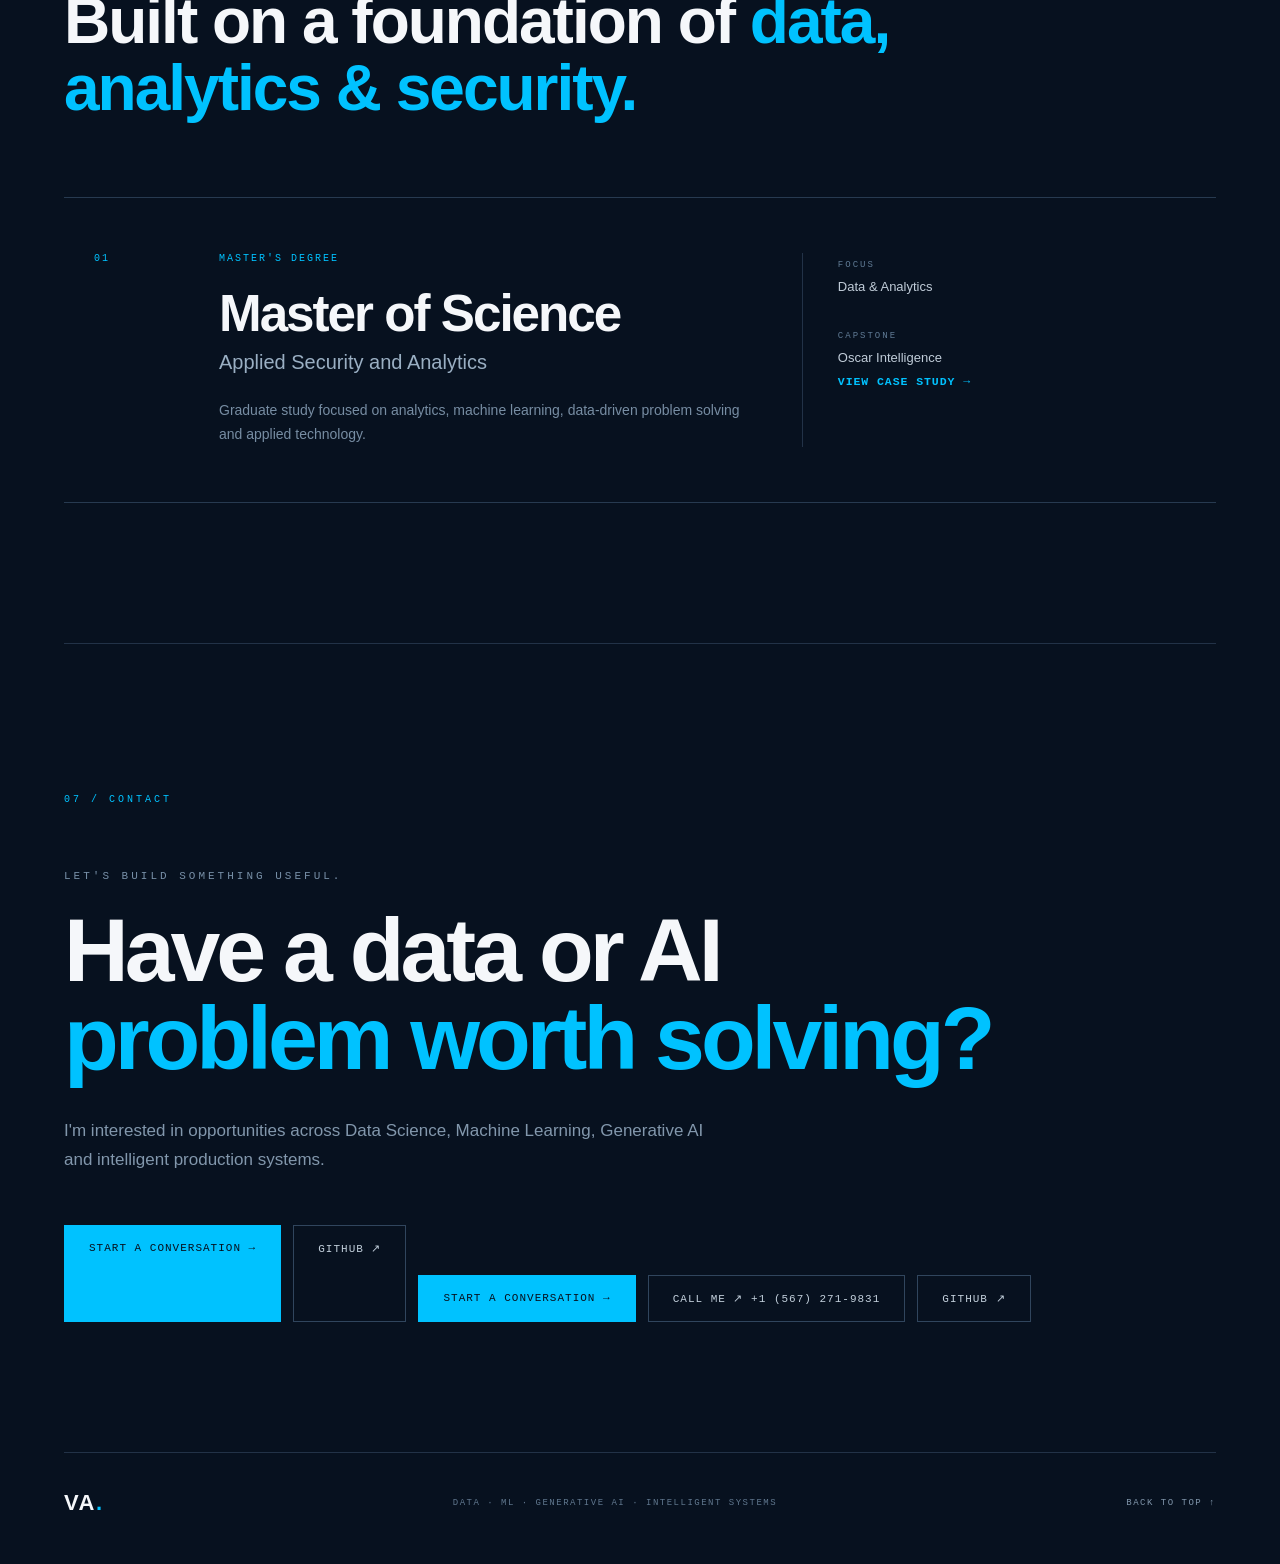
==== commit 6d2d01ea: "Add phone contact to portfolio" ====
--- a/index.html
+++ b/index.html
@@ -1240,6 +1240,26 @@
     GITHUB ↗
 </a>
 
+<div class="contact-actions">
+
+    <a href="mailto:vineeth1605a@gmail.com"
+       class="contact-primary">
+        START A CONVERSATION →
+    </a>
+
+    <a href="tel:+1 (567)-271-9831"
+       class="contact-secondary">
+        CALL ME ↗ +1 (567) 271-9831
+    </a>
+
+    <a href="https://github.com/vineethvinni1605"
+       target="_blank"
+       rel="noopener noreferrer"
+       class="contact-secondary">
+        GITHUB ↗
+    </a>
+
+</div>
         </div>
 
     </div>
